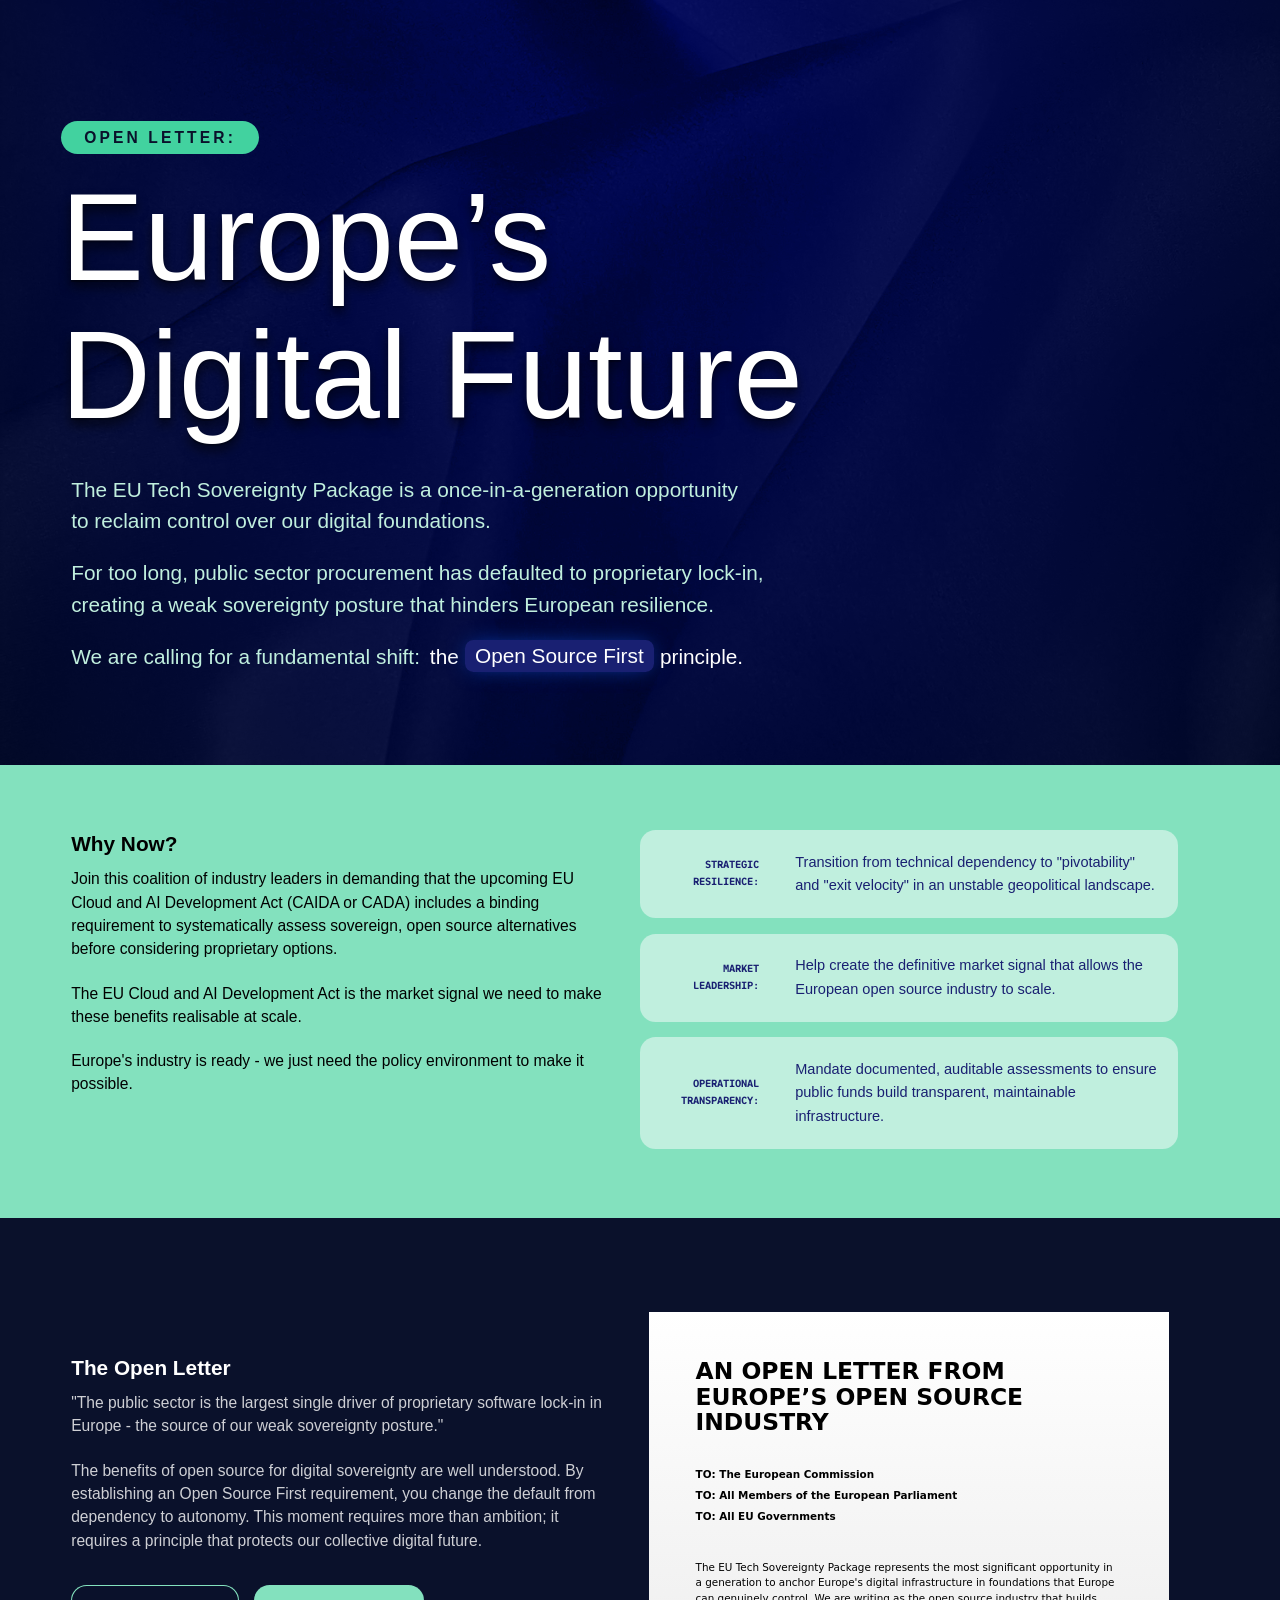
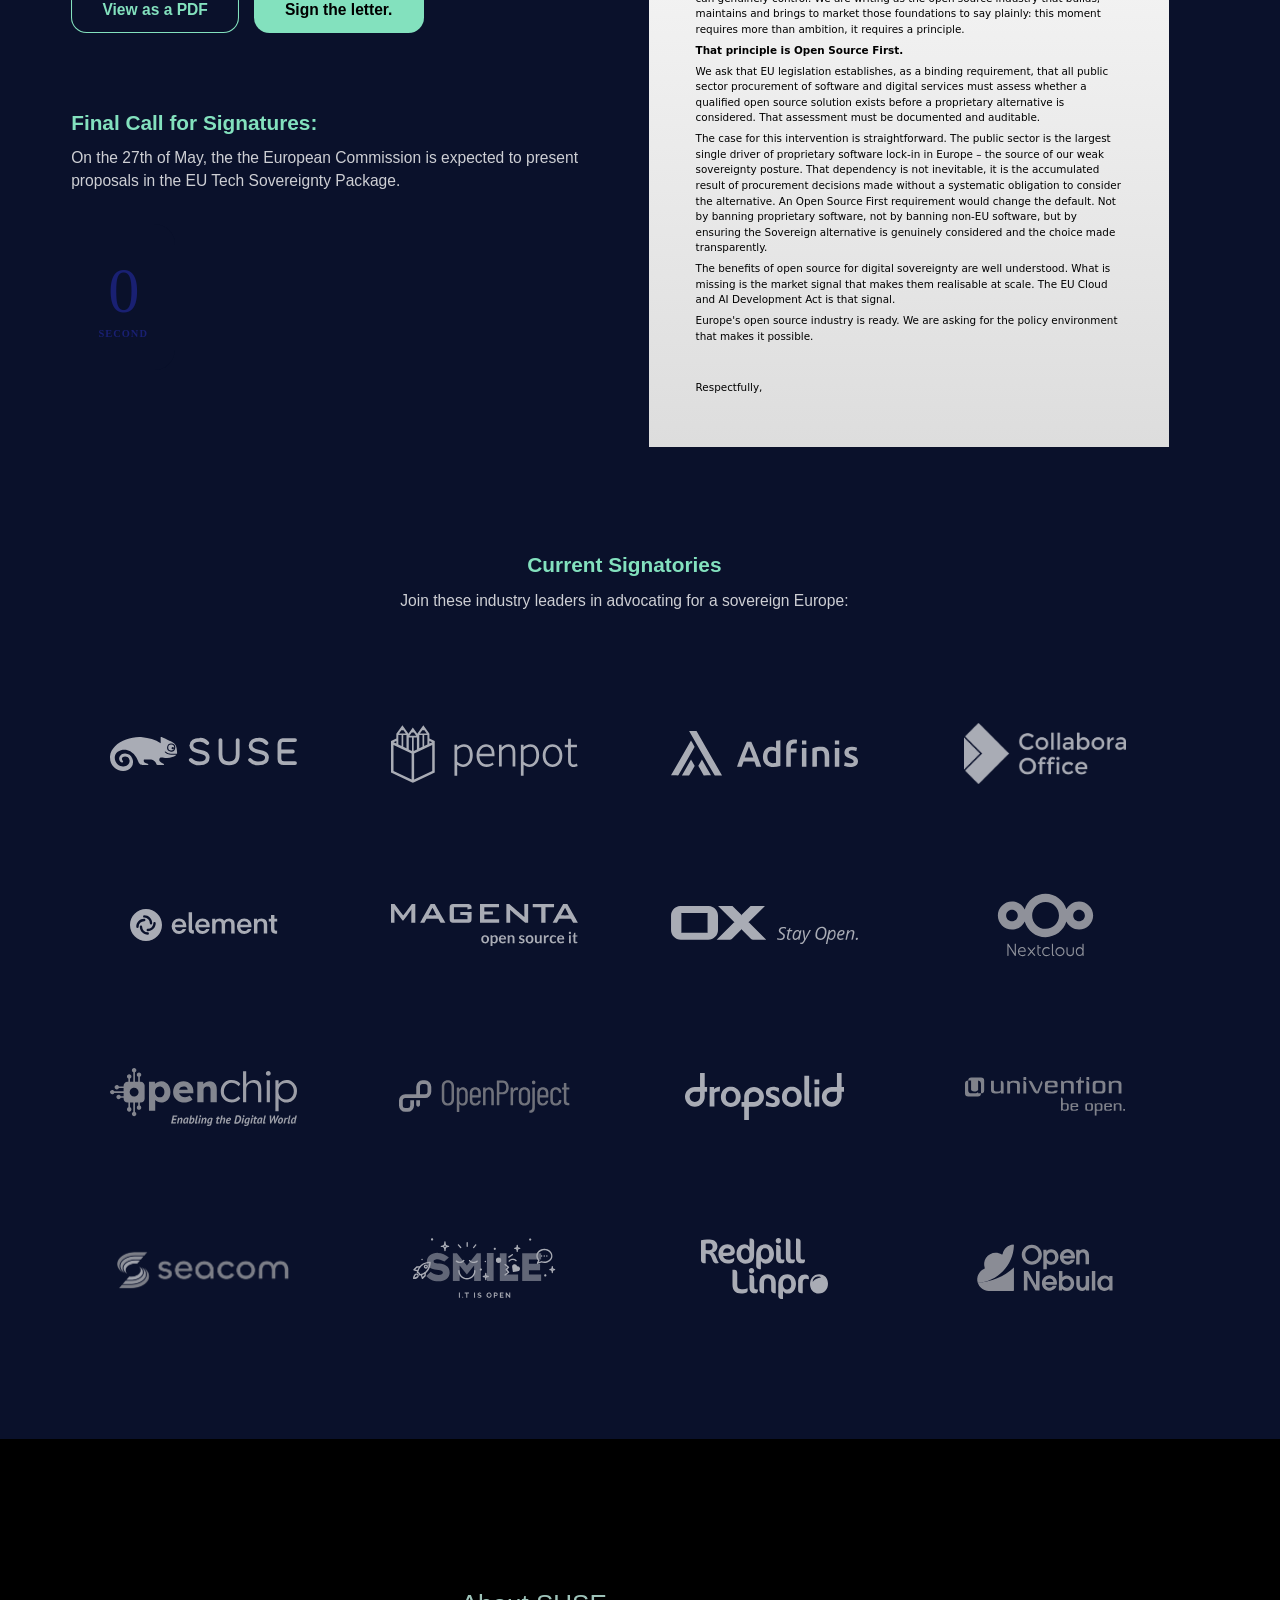
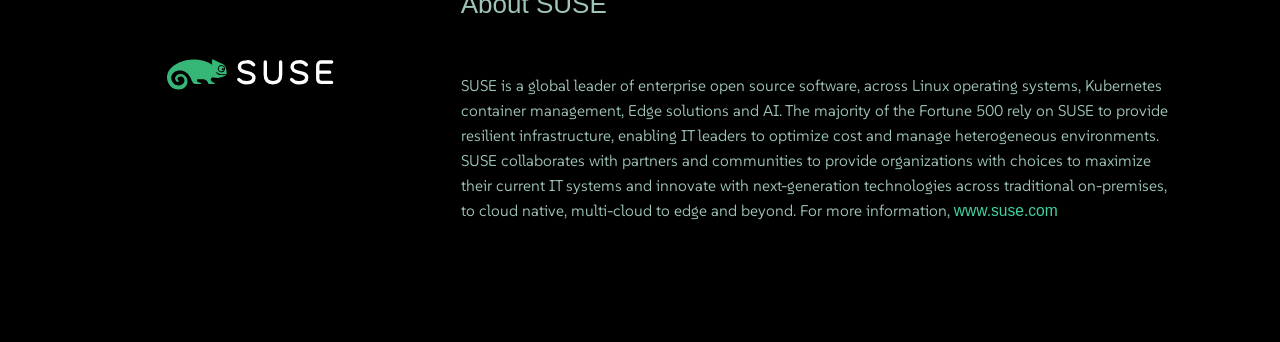
==== index.html @ d4b1c340 "penpot signed" ====
<!DOCTYPE html>
<html lang="en">
<head>
  <meta charset="utf-8">
  <meta name="viewport" content="width=device-width, initial-scale=1">
  <title>Open Letter - Europe’s Digital Future</title>
  <link rel="author" href="humans.txt" />
 
  <!-- Font preloads — must come before stylesheets so the browser fetches fonts immediately -->
  <link rel="preload" href="fonts/SUSE[wght].ttf" as="font" type="font/ttf" crossorigin>
  <link rel="preload" href="fonts/SUSE-Italic[wght].ttf" as="font" type="font/ttf" crossorigin>
  <link rel="preload" href="fonts/SUSEMono[wght].ttf" as="font" type="font/ttf" crossorigin>

  <!-- suse.com header CSS 'pre-tree-shaken' for content -->
  <link href="main.css" rel="stylesheet">  <link href="index.css" rel="stylesheet">
  <link rel="stylesheet" href="js/simplyCountdown.dark.css">
  <script src="js/simplyCountdown.min.js" defer></script>


  <meta name="theme-color" content="#279963" />
  <meta name="theme-color" content="#279963" media="(prefers-color-scheme: light)">
  <meta name="theme-color" content="#279963" media="(prefers-color-scheme: dark)">

  <meta property="og:title" content="Open Letter - Europe’s Digital Future" />
  <meta property="og:image" content="https://www.suse.com/eu-tech-sovereignty-letter/img/og-image.jpg" />
  <meta property="og:image:alt" content="Open Letter - Europe’s Digital Future" />
  <meta property="og:image:type" content="image/jpeg" />
  <meta property="og:image:width" content="1080" />
  <meta property="og:image:height" content="810" />
  <meta property="og:url" content="https://www.suse.com/eu-tech-sovereignty-letter" />
  <meta property="og:type" content="article" />
  <meta property="og:description" content="Open Letter - Europe’s Digital Future" />
  <meta property="og:logo" content="SUSE" />
  <meta name="description" content="Open letter from open source soiftware industry to the European Commission, members of European Government, and EU Parliament." />
  <link rel="canonical" href="https://www.suse.com/eu-tech-sovereignty-letter" />
  <script type="application/ld+json">
  {
    "@context": "https://schema.org",
    "@type": "Report",
    "name": "Open Letter - Anchoring Europe’s Digital Future",
    "description": "Open Letter - Anchoring Europe’s Digital Future",
    "publisher": {
      "@type": "Organization",
      "name": "Open Letter to ",
      "url": "https://www.suse.com/"
    },
    "datePublished": "2026-05-14",
    "about": [
      { "@type": "Thing", "name": "Digital Sovereignty" },
      { "@type": "Thing", "name": "EU Policy" },
      { "@type": "Thing", "name": "Open Source Legislation" },
      { "@type": "Thing", "name": "European Comission" }
    ],
    "audience": {
      "@type": "Audience",
      "audienceType": "European"
    }
  }
  </script>
<link rel="icon" type="image/png" href="/navigating-digital-resilience-2026/favicon-96x96.png" sizes="96x96" />
<link rel="icon" type="image/svg+xml" href="/navigating-digital-resilience-2026/favicon.svg" />
<link rel="shortcut icon" href="/navigating-digital-resilience-2026/favicon.ico" />
<link rel="apple-touch-icon" sizes="180x180" href="/navigating-digital-resilience-2026/apple-touch-icon.png" />
<meta name="apple-mobile-web-app-title" content="suse" />
 
  <!-- Google Tag Manager 
  <script type="text/javascript">
    (function (w, d, s, l, i) {
      w[l] = w[l] || [];
      w[l].push({
        'gtm.start':
                new Date().getTime(), event: 'gtm.js'
      });
      var f = d.getElementsByTagName(s)[0],
              j = d.createElement(s), dl = l != 'dataLayer' ? '&l=' + l : '';
      j.async = true;
      j.src =
              'https://www.googletagmanager.com/gtm.js?id=' + i + dl;
      f.parentNode.insertBefore(j, f);
    })(window, document, 'script', 'dataLayer', 'GTM-D64V');
  </script>
   End Google Tag Manager -->

  <!-- OneTrust -->
  <script src="https://cdn.cookielaw.org/scripttemplates/otSDKStub.js" type="text/javascript" charset="UTF-8" data-domain-script="91a6ec73-a3cb-4b22-bd3f-e5a060e77d29"></script>
  <script type="text/javascript">
    function OptanonWrapper() {
      try {
        if (window?.handleOptanonGroups) {
          window.handleOptanonGroups();
        }
      } catch (e) {
        console.error('Error in OptanonWrapper:', e);
      }
    }
  </script>
  <!-- End OneTrust -->
</head>

<body>








<article class="content-layer">
 <div class="navy-cloth">
<section class="hero container" id="start">
<h1 style="font-weight: 100;  color:white">
<small><a href="#open-letter">Open Letter:</a></small><br>Europe’s<br>Digital Future</h1>

 <div class="text-content"> 
<p>The EU Tech Sovereignty Package is a once-in-a-generation opportunity<br>to reclaim control over our digital foundations. </p>
<p>For too long, public sector procurement has defaulted to proprietary lock-in,<br>creating a weak sovereignty posture that hinders European resilience. </p>
<p>We are calling for a fundamental shift: <span class="emphasis">the <b>Open Source First</b> principle.</span></p>

 </div>
</section>
</div>




 

<div class="why-now">
<section class="container content-layout">
  <div class="text-content">
    <h3>Why Now?</h3>
<p>Join this coalition of industry leaders in demanding that the upcoming EU Cloud and AI Development Act (CAIDA or CADA) includes a binding requirement to systematically assess sovereign, open source alternatives before considering proprietary options.</p>
<p>The <b>EU Cloud and AI Development Act</b> is the market signal we need to make these benefits realisable at scale. </p><p>Europe's industry is ready - we just need the policy environment to make it possible.</p>
  </div>
  <div class="image-content">

<dl>
  <dt>Strategic Resilience:</dt> <dd>Transition from technical dependency to "pivotability" and "exit velocity" in an unstable geopolitical landscape.</dd>
  <dt>Market Leadership: </dt> <dd>Help create the definitive market signal that allows the European open source industry to scale.</dd>
  <dt>Operational Transparency:</dt> <dd>Mandate documented, auditable assessments to ensure public funds build transparent, maintainable infrastructure.</dd>
</dl>
</div>


</section>
</div>

<div class="navy-cloth" style="padding-top: 6rem"  id="open-letter">
<div class="open-letter">
<section class="container content-layout">
  <div class="text-content" > 
<h3>The Open Letter</h3>
<p>"The public sector is the largest single driver of proprietary software lock-in in Europe - the source of our weak sovereignty posture."

</p>

<p>The benefits of open source for digital sovereignty are well understood. By establishing an Open Source First requirement, you change the default from dependency to autonomy. This moment requires more than ambition; it requires a principle that protects our collective digital future.</p>


<br>
<p><a class="bigcta secondary" href="open-letter-signed.pdf" target="_blank" >View as a PDF</a> 
<a class="bigcta" href="mailto:astor@suse.com?subject=Sign%20Open%20Letter%20TechSov&body=Hi %20Astor,%20We%20would%20like%20to%20sign%20the%20open%20letter." >Sign the letter.</a>
</p><br>
<h3 style="color:var(--color-jungle-6)">Final Call for Signatures:</h3>
<p>On the 27th of May,  the the European Commission is expected to present proposals in the EU Tech Sovereignty Package. </p>
<div id="countdown" class="simply-countdown-dark"></div>
</div>

<div class="letter">

<h1>AN OPEN LETTER FROM EUROPE’S
OPEN SOURCE INDUSTRY</h1>
<p class="addressing">TO: The European Commission</p>
<p class="addressing">TO: All Members of the European Parliament</p>
<p class="addressing">TO: All EU Governments</p>
<br>
<p>The EU Tech Sovereignty Package represents the most significant opportunity in a generation
to anchor Europe's digital infrastructure in foundations that Europe can genuinely control. We
are writing as the open source industry that builds, maintains and brings to market those
foundations to say plainly: this moment requires more than ambition, it requires a principle.</p>
<p><b>That principle is Open Source First.</b></p>
<p>We ask that EU legislation establishes, as a binding requirement, that all public sector
procurement of software and digital services must assess whether a qualified open source
solution exists before a proprietary alternative is considered. That assessment must be
documented and auditable.</p>
<p>The case for this intervention is straightforward. The public sector is the largest single driver of
proprietary software lock-in in Europe – the source of our weak sovereignty posture. That
dependency is not inevitable, it is the accumulated result of procurement decisions made
without a systematic obligation to consider the alternative. An Open Source First requirement
would change the default. Not by banning proprietary software, not by banning non-EU
software, but by ensuring the Sovereign alternative is genuinely considered and the choice
made transparently.</p>
<p>The benefits of open source for digital sovereignty are well understood. What is missing is the
market signal that makes them realisable at scale. The EU Cloud and AI Development Act is
that signal.</p>
<p>Europe's open source industry is ready. We are asking for the policy environment that makes it
possible.</p><br>
<p>Respectfully,</p>

</div>



 





</section>
</div>





  <section class=" container center">
<h3 style="color:var(--color-jungle-6)">  Current Signatories</h3>
<p>Join these industry leaders in advocating for a sovereign Europe:</p>
</section>
<section class="container signatories ">
 <div class="signatory"> <a href="https://www.suse.com/" target="_blank"><img src="img/signatories/signed-suse.svg" /><b>SUSE</b></a></div>
 <div class="signatory"> <a href="https://www.penpot.app" target="_blank"><img src="img/signatories/signed-penpot.svg" /><b>Penpot</b></a></div>
 <div class="signatory"> <a href="https://www.adfinis.com/" target="_blank"><img src="img/signatories/signed-adfinis.svg" /><b>Adfinis</b></a></div>
 <div class="signatory"> <a href="https://www.collaboraonline.com/collabora-office/" target="_blank"><img src="img/signatories/signed-collabora.png" /><b>Collabora Office</b></a></div>
 <div class="signatory"> <a href="https://element.io" target="_blank"><img src="img/signatories/signed-element.svg" /><b>Element</b></a></div>
 <div class="signatory"> <a href="https://www.magenta.dk/ target="_blank"><img src="img/signatories/signed-magenta.svg" /><b>Magenta IT</b></a></div>
 <div class="signatory"> <a href="https://www.adfinis.com/" target="_blank"><img src="img/signatories/signed-open-exchange.svg" /><b>Open Exchange</b></a></div>
 <div class="signatory"> <a href="https://www.nextcloud.com/" target="_blank"><img style="max-height:5em" src="img/signatories/signed-nextcloud.svg" /><b>Nextcloud</b></a></div>
 <div class="signatory"> <a href="https://www.openchip.com/" target="_blank"><img src="img/signatories/signed-openchip.svg" /><b>Openchip</b></a></div>
 <div class="signatory"> <a href="https://www.openproject.org" target="_blank"><img src="img/signatories/signed-openproject.svg" /><b>Open Project</b></a></div>
 <div class="signatory"> <a href="https://dropsolid.com" target="_blank"><img style="max-height:3em"  src="img/signatories/signed-dropsolid.svg" /><b>Drop Solid</b></a></div>
 <div class="signatory"> <a href="https://www.univention.com/" target="_blank"><img src="img/signatories/signed-univention.svg" /><b>Univention</b></a></div>
 <div class="signatory"> <a href="https://seacom.it/" target="_blank"><img src="img/signatories/signed-seacom.png" /><b>Seacom</b></a></div>
 <div class="signatory"> <a href="https://smile.eu/" target="_blank"><img src="img/signatories/signed-smike-it.svg" /><b>Smile IT</b></a></div>
 <div class="signatory"> <a href="https://www.redpill-linpro.com/" target="_blank"><img src="img/signatories/signed-redpill-linpro.svg" /><b>Redpill Linpro</b></a></div>
 <div class="signatory"> <a href="https://opennebula.io/" target="_blank"><img  style="max-height:3.2em" src="img/signatories/signed-opennebula.svg" /><b>OpenNebula</b></a></div>


 
</section>

</div>
<script>
  document.addEventListener('DOMContentLoaded', function () {
    simplyCountdown('#countdown', {
      year: 2026,
      month: 5,
      day: 27,
      removeZeroUnits: true,
      enableUtc: true,
    });
  });
</script>
 


 









</article>





<footer>





<section class="container" style="margin-top:0;  min-height:0">  
<div class="content-layout reverse right">
<div class="image-content midd">
 <svg xmlns="http://www.w3.org/2000/svg" viewBox="0 0 160.8 29.1" style="min-height: 3em;display:block; max-width: 16rem; margin-bottom:2em;"><path fill="none" stroke="#fff" stroke-linecap="round" stroke-width="3.27" d="M145.8 12.4h11.4m1.9 9.9h-9.6c-1.9 0-3.8-.5-3.8-3.5V6.2c0-2.2 1.3-3.6 2.8-3.6h10.6M83.6 5.1A8 8 0 0 0 77 2.4c-4.3 0-7 2-7 4.8-.1 4.2 4.5 4.9 7 5.4 3.1.7 7 1.2 7 5 0 3.6-3 5-7 5-4.6 0-6.6-2-7.5-3m65-14.5a8 8 0 0 0-6.8-2.8c-4 0-6.8 2-6.8 5 0 4 4.6 4.8 6.9 5.3 3.3.7 7.2 1.2 7.2 5 0 3.6-3.1 5-7.3 5a9 9 0 0 1-7.2-3m-10.7-17V15c0 6-3.2 7.6-7.4 7.6-3.7 0-7.4-1.6-7.4-7.6V2.6" pathLength="1"/><path fill="#36b778" d="M54.62 8.83a.92.92 0 0 0-1.327 0 .94.94 0 0 0 .147 1.448.94.94 0 0 0 1.033 0 .943.943 0 0 0 .147-1.448m-2.011 2.755a2.565 2.565 0 1 1 0-5.13 2.565 2.565 0 0 1 0 5.13m-.779.815a3.471 3.471 0 1 1 1.58-6.76 3.471 3.471 0 0 1-1.58 6.76M39.78 22.92c.09.28.21.65.49.8l.05.02c.5.2 1.82.16 1.82.16h2.42c.21 0 2.03 0 1.98-.2-.22-.98-1.34-1.15-2.2-1.66-.79-.47-1.53-1-1.87-1.92-.18-.47-.08-1.57.23-1.96.22-.3.55-.48.9-.56.39-.08.8-.01 1.18.03.49.05.96.14 1.44.2.93.12 1.86.16 2.8.14a15.3 15.3 0 0 0 4.54-.79c1.02-.34 2.02-.8 2.89-1.45.98-.73.72-.66-.27-.56-1.2.12-2.4.14-3.6.07a7.9 7.9 0 0 1-3.24-.71 8 8 0 0 1-2.12-1.47.44.44 0 0 1 .02-.55c.17-.18.53-.08.64.02a7.8 7.8 0 0 0 4.45 1.76c1.55.08 2.84.01 4.35 0 .24 0 .89.06 1.01-.19a.5.5 0 0 0 .03-.24c-.13-3.68-.4-7.84-4.26-9.6-2.88-1.32-7.2-3.35-9.01-4.2a.65.65 0 0 0-.92.59c0 1.23.06 3 .06 4.6C39.08 2.04 33 .7 27.94.18 19.37-.6 10.14 2.5 4.35 7.82 2 10.04.15 13.2.02 16.41c-.18 4.54 1.09 6.97 3.43 9.48 3.72 4 11.74 4.57 14.99-.18a7.75 7.75 0 0 0 .72-7.4 7.12 7.12 0 0 0-6.09-4.15c-2-.07-4.14.95-4.9 2.8a4.04 4.04 0 0 0 .8 4.27c.42.43.99.79 1.6.65a.9.9 0 0 0 .72-.72c.08-.55-.4-.9-.68-1.31a2.02 2.02 0 0 1 .24-2.53c.55-.54 1.38-.7 2.15-.7.73 0 1.47.14 2.09.5a3.7 3.7 0 0 1 1.66 2.46c.6 2.98-1.82 5.4-5.1 5.59-1.69.1-3.4-.34-4.71-1.4-3.32-2.67-4.14-8.13-.34-11.05 3.6-2.77 8.16-2.05 10.84-.62a13.1 13.1 0 0 1 4.96 5.12c1.33 1.98 1.8 4.75 3.43 6.18.61.52 1.37.5 2.17.5h4.59c.62 0 .47-.42.2-.7-.6-.61-1.48-.75-2.3-.97-1.84-.51-1.65-2.96-1.14-2.96 1.65 0 1.7.05 3.15.03 2.09-.03 2.72-.15 4.36.45a5.43 5.43 0 0 1 2.26 1.96c.28.41.52.81.66 1.2z"/></svg>
</div>

<div class="text-content">
<h3>About SUSE</h3>
<p>SUSE is a global leader of enterprise open source software, across Linux operating systems, Kubernetes container management, Edge solutions and AI. The majority of the Fortune 500 rely on SUSE to provide resilient infrastructure, enabling IT leaders to optimize cost and manage heterogeneous environments. SUSE collaborates with partners and communities to provide organizations with choices to maximize their current IT systems and innovate with next-generation technologies across traditional on-premises, to cloud native, multi-cloud to edge and beyond. For more information, <a href="https://suse.com" target="_blank">www.suse.com</a></p>
</div>
</div>
</section>
</footer>
 
</body>
</html>
---- main.css ----
@charset "UTF-8";/*!
* Bootstrap  v5.3.5 (https://getbootstrap.com/)
* Copyright 2011-2025 The Bootstrap Authors
* Licensed under MIT (https://github.com/twbs/bootstrap/blob/main/LICENSE)
*/:root{--bs-blue:#0d6efd;--bs-indigo:#6610f2;--bs-purple:#6f42c1;--bs-pink:#d63384;--bs-red:#dc3545;--bs-orange:#fd7e14;--bs-yellow:#ffc107;--bs-green:#198754;--bs-teal:#20c997;--bs-cyan:#0dcaf0;--bs-black:#000;--bs-white:#fff;--bs-gray:#6c757d;--bs-gray-dark:#343a40;--bs-gray-100:#f8f9fa;--bs-gray-200:#e9ecef;--bs-gray-300:#dee2e6;--bs-gray-400:#ced4da;--bs-gray-500:#adb5bd;--bs-gray-600:#6c757d;--bs-gray-700:#495057;--bs-gray-800:#343a40;--bs-gray-900:#212529;--bs-primary:#0d6efd;--bs-secondary:#6c757d;--bs-success:#198754;--bs-info:#0dcaf0;--bs-warning:#ffc107;--bs-danger:#dc3545;--bs-light:#f8f9fa;--bs-dark:#212529;--bs-primary-rgb:13,110,253;--bs-secondary-rgb:108,117,125;--bs-success-rgb:25,135,84;--bs-info-rgb:13,202,240;--bs-warning-rgb:255,193,7;--bs-danger-rgb:220,53,69;--bs-light-rgb:248,249,250;--bs-dark-rgb:33,37,41;--bs-primary-text-emphasis:#052c65;--bs-secondary-text-emphasis:#2b2f32;--bs-success-text-emphasis:#0a3622;--bs-info-text-emphasis:#055160;--bs-warning-text-emphasis:#664d03;--bs-danger-text-emphasis:#58151c;--bs-light-text-emphasis:#495057;--bs-dark-text-emphasis:#495057;--bs-primary-bg-subtle:#cfe2ff;--bs-secondary-bg-subtle:#e2e3e5;--bs-success-bg-subtle:#d1e7dd;--bs-info-bg-subtle:#cff4fc;--bs-warning-bg-subtle:#fff3cd;--bs-danger-bg-subtle:#f8d7da;--bs-light-bg-subtle:#fcfcfd;--bs-dark-bg-subtle:#ced4da;--bs-primary-border-subtle:#9ec5fe;--bs-secondary-border-subtle:#c4c8cb;--bs-success-border-subtle:#a3cfbb;--bs-info-border-subtle:#9eeaf9;--bs-warning-border-subtle:#ffe69c;--bs-danger-border-subtle:#f1aeb5;--bs-light-border-subtle:#e9ecef;--bs-dark-border-subtle:#adb5bd;--bs-white-rgb:255,255,255;--bs-black-rgb:0,0,0;--bs-font-sans-serif:system-ui,-apple-system,"Segoe UI",Roboto,"Helvetica Neue","Noto Sans","Liberation Sans",Arial,sans-serif,"Apple Color Emoji","Segoe UI Emoji","Segoe UI Symbol","Noto Color Emoji";--bs-font-monospace:SFMono-Regular,Menlo,Monaco,Consolas,"Liberation Mono","Courier New",monospace;--bs-gradient:linear-gradient(180deg,hsla(0,0%,100%,.15),hsla(0,0%,100%,0));--bs-body-font-family:var(--bs-font-sans-serif);--bs-body-font-size:1rem;--bs-body-font-weight:400;--bs-body-line-height:1.5;--bs-body-color:#212529;--bs-body-color-rgb:33,37,41;--bs-body-bg:#fff;--bs-body-bg-rgb:255,255,255;--bs-emphasis-color:#000;--bs-emphasis-color-rgb:0,0,0;--bs-secondary-color:rgba(33,37,41,.75);--bs-secondary-color-rgb:33,37,41;--bs-secondary-bg:#e9ecef;--bs-secondary-bg-rgb:233,236,239;--bs-tertiary-color:rgba(33,37,41,.5);--bs-tertiary-color-rgb:33,37,41;--bs-tertiary-bg:#f8f9fa;--bs-tertiary-bg-rgb:248,249,250;--bs-heading-color:inherit;--bs-link-color:#0d6efd;--bs-link-color-rgb:13,110,253;--bs-link-decoration:underline;--bs-link-hover-color:#0a58ca;--bs-link-hover-color-rgb:10,88,202;--bs-code-color:#d63384;--bs-highlight-color:#212529;--bs-highlight-bg:#fff3cd;--bs-border-width:1px;--bs-border-style:solid;--bs-border-color:#dee2e6;--bs-border-color-translucent:rgba(0,0,0,.175);--bs-border-radius:.375rem;--bs-border-radius-sm:.25rem;--bs-border-radius-lg:.5rem;--bs-border-radius-xl:1rem;--bs-border-radius-xxl:2rem;--bs-border-radius-2xl:var(--bs-border-radius-xxl);--bs-border-radius-pill:50rem;--bs-box-shadow:0 .5rem 1rem rgba(0,0,0,.15);--bs-box-shadow-sm:0 .125rem .25rem rgba(0,0,0,.075);--bs-box-shadow-lg:0 1rem 3rem rgba(0,0,0,.175);--bs-box-shadow-inset:inset 0 1px 2px rgba(0,0,0,.075);--bs-focus-ring-width:.25rem;--bs-focus-ring-opacity:.25;--bs-focus-ring-color:rgba(13,110,253,.25);--bs-form-valid-color:#198754;--bs-form-valid-border-color:#198754;--bs-form-invalid-color:#dc3545;--bs-form-invalid-border-color:#dc3545}@media (prefers-reduced-motion:no-preference){:root{scroll-behavior:smooth}}body{background-color:var(--bs-body-bg);color:var(--bs-body-color);font-family:var(--bs-body-font-family);font-size:var(--bs-body-font-size);font-weight:var(--bs-body-font-weight);line-height:var(--bs-body-line-height);text-align:var(--bs-body-text-align);-webkit-text-size-adjust:100%;-webkit-tap-highlight-color:rgba(0,0,0,0)}.h1,.h3,h1,h3{color:var(--bs-heading-color);font-weight:500;line-height:1.2;margin-bottom:.5rem;margin-top:0}.h1,h1{font-size:calc(1.375rem + 1.5vw)}@media (min-width:1200px){.h1,h1{font-size:2.5rem}}.h3,h3{font-size:calc(1.3rem + .6vw)}@media (min-width:1200px){.h3,h3{font-size:1.75rem}}p{margin-bottom:1rem;margin-top:0}dl{margin-bottom:1rem;margin-top:0}dt{font-weight:700}dd{margin-bottom:.5rem;margin-left:0}b{font-weight:bolder}.small,small{font-size:.875em}a{color:rgba(var(--bs-link-color-rgb),var(--bs-link-opacity,1));text-decoration:underline}a:hover{--bs-link-color-rgb:var(--bs-link-hover-color-rgb)}a:not([href]):not([class]),a:not([href]):not([class]):hover{color:inherit;text-decoration:none}img,svg{vertical-align:middle}::-moz-focus-inner{border-style:none;padding:0}::-webkit-datetime-edit-day-field,::-webkit-datetime-edit-fields-wrapper,::-webkit-datetime-edit-hour-field,::-webkit-datetime-edit-minute,::-webkit-datetime-edit-month-field,::-webkit-datetime-edit-text,::-webkit-datetime-edit-year-field{padding:0}::-webkit-inner-spin-button{height:auto}::-webkit-search-decoration{-webkit-appearance:none}::-webkit-color-swatch-wrapper{padding:0}::file-selector-button{-webkit-appearance:button;font:inherit}iframe{border:0}[hidden]{display:none!important}.container{--bs-gutter-x:1.5rem;--bs-gutter-y:0;margin-left:auto;margin-right:auto;padding-left:calc(var(--bs-gutter-x)*.5);padding-right:calc(var(--bs-gutter-x)*.5);width:100%}@media (min-width:576px){.container{max-width:540px}}@media (min-width:768px){.container{max-width:720px}}@media (min-width:992px){.container{max-width:960px}}@media (min-width:1200px){.container{max-width:1140px}}@media (min-width:1400px){.container{max-width:1320px}}@keyframes progress-bar-stripes{0%{background-position-x:var(--bs-progress-height)}}:root{--bs-carousel-indicator-active-bg:#fff;--bs-carousel-caption-color:#fff;--bs-carousel-control-icon-filter: }@keyframes spinner-border{to{transform:rotate(1turn)}}@keyframes spinner-grow{0%{transform:scale(0)}50%{opacity:1;transform:none}}@keyframes placeholder-glow{50%{opacity:.2}}@keyframes placeholder-wave{to{-webkit-mask-position:-200% 0;mask-position:-200% 0}}:root{--bs-breakpoint-xs:0;--bs-breakpoint-sm:576px;--bs-breakpoint-md:768px;--bs-breakpoint-lg:992px;--bs-breakpoint-xl:1200px;--bs-breakpoint-xxl:1400px}:root{--bs-btn-close-filter: }@font-face{font-family:Suse;font-style:normal;font-weight:100;src:url(../fonts/suse/SUSE-Thin.woff2)}@font-face{font-family:Suse;font-style:normal;font-weight:200;src:url(../fonts/suse/SUSE-ExtraLight.woff2)}@font-face{font-family:Suse;font-style:normal;font-weight:300;src:url(../fonts/suse/SUSE-Light.woff2)}@font-face{font-family:Suse;font-style:normal;font-weight:400;src:url(../fonts/suse/SUSE-Regular.woff2)}@font-face{font-family:Suse;font-style:normal;font-weight:500;src:url(../fonts/suse/SUSE-Medium.woff2)}@font-face{font-family:Suse;font-style:normal;font-weight:600;src:url(../fonts/suse/SUSE-SemiBold.woff2)}@font-face{font-family:Suse;font-style:normal;font-weight:700;src:url(../fonts/suse/SUSE-Bold.woff2)}@font-face{font-family:Suse;font-style:normal;font-weight:800;src:url(../fonts/suse/SUSE-ExtraBold.woff2)}.footer{padding:40px 15px 25px}@media (max-width:576px){.footer{padding:26px 4% 25px}}.footer a{color:#fff;font-weight:700;padding-right:15px}.footer a:hover{text-decoration:underline}.header{height:134px;padding-top:1rem;position:relative;width:100%}@media (max-width:767px){.header{height:60px;padding-top:0}}.icon{display:inline-block;height:22px;margin-right:1px;vertical-align:middle;width:21px}.title{font-size:2.4rem;font-weight:500;line-height:1.3;overflow-wrap:break-word;padding-bottom:2rem;word-break:break-word}@media print{.header,body{visibility:hidden}}.hidden{display:none}*,:after,:before{box-sizing:border-box;margin:0;padding:0}html{font-size:65%;scroll-behavior:smooth}@media only screen and (max-width:75em){html{font-size:62.5%}}@media only screen and (max-width:56.25em){html{font-size:50%}}:root,body,dl{margin:0}body{color:#000;font-family:Suse,Verdana,sans-serif;font-size:1.6rem;font-weight:400;line-height:140%;min-height:100vh;padding:0;position:relative}body a{color:#000;font-weight:600;text-decoration:none}body h1,body h3{font-weight:unset}main{padding-bottom:339px}@media (min-width:768px){main{padding-bottom:247px}}::-moz-selection{background-color:#02d35f;color:#fff}::selection{background-color:#02d35f;color:#fff}::-webkit-selection{background-color:#02d35f;color:#fff}@keyframes spin{0%{transform:rotate(0)}to{transform:rotate(1turn)}}
---- index.css ----
:root {

     /* Existing colors */
     --bg-base: #0c322c;
     /* Original background */
     --primary-color: #30ba78;
     --text-main: #ffffff;
     --text-muted: #9ec3b9;
     --chart-color-2: #1e754b;
     --chart-color-3: #4ff7a3;
     --chart-color-4: #279963;
     /* New 3D background gradient colors */
     --bg-grad-1: #071f1b;
     --bg-grad-2: #014a40;
     --bg-grad-3: #05211b;
     --attn: var(--color-persimmon-5);


     --bg-2: #ffd3bd33;


     --color-white: rgb(255, 255, 255);
     --color-black: rgb(0, 0, 0);

     --color-pine: rgb(12, 50, 44);
     --color-jungle: rgb(48, 186, 120);
     --color-mint: rgb(144, 235, 205);
     --color-persimmon: rgb(254, 124, 63);
     --color-midnight: rgb(25, 32, 114);
     --color-waterhole: rgb(36, 83, 255);
     --color-fog: rgb(239, 239, 239);

     --color-jungle-1: var(--color-pine);
     --color-jungle-2: rgb(2, 89, 55);
     --color-jungle-3: rgb(0, 134, 87);
     --color-jungle-4: var(--color-jungle);
     --color-jungle-5: rgb(66, 210, 159);
     --color-jungle-6: rgb(131, 225, 190);
     --color-jungle-7: rgb(192, 239, 222);
     --color-jungle-8: rgb(234, 250, 244);

     --color-pine-1: var(--color-pine);
     --color-pine-2: rgb(1, 86, 74);
     --color-pine-3: rgb(0, 136, 120);
     --color-pine-4: rgb(0, 189, 167);
     --color-pine-5: rgb(56, 213, 180);
     --color-pine-6: var(--color-mint);
     --color-pine-7: rgb(191, 241, 234);
     --color-pine-8: rgb(234, 250, 248);

     --color-persimmon-1: rgb(71, 25, 13);
     --color-persimmon-2: rgb(142, 40, 16);
     --color-persimmon-3: rgb(189, 51, 20);
     --color-persimmon-4: rgb(255, 90, 43);
     --color-persimmon-5: rgb(254, 124, 63);
     --color-persimmon-6: rgb(255, 177, 132);
     --color-persimmon-7: rgb(255, 211, 189);
     --color-persimmon-8: rgb(255, 239, 233);

     --color-blue-1: rgb(10, 17, 43);
     --color-blue-2: rgb(25, 32, 114);
     --color-blue-3: rgb(11, 65, 183);
     --color-blue-4: rgb(36, 83, 255);
     --color-blue-5: rgb(60, 142, 239);
     --color-blue-6: rgb(129, 174, 252);
     --color-blue-7: rgb(200, 218, 252);
     --color-blue-8: rgb(230, 237, 254);

     --color-fog-1: rgb(29, 29, 29);
     --color-fog-2: rgb(62, 62, 62);
     --color-fog-3: rgb(82, 82, 82);
     --color-fog-4: rgb(111, 111, 111);
     --color-fog-5: rgb(153, 153, 153);
     --color-fog-6: rgb(186, 186, 186);
     --color-fog-7: rgb(220, 219, 220);
     --color-fog-8: rgb(239, 239, 239);

     --color-spectrum-1: rgb(0, 189, 167);
     --color-spectrum-2: rgb(161, 239, 139);
     --color-spectrum-3: rgb(125, 198, 226);
     --color-spectrum-4: rgb(232, 193, 247);
     --color-spectrum-5: rgb(93, 79, 153);
     --color-spectrum-6: rgb(249, 202, 191);
     --color-spectrum-7: rgb(252, 178, 68);
     --color-spectrum-8: rgb(189, 51, 20);

     /*helper variables*/
     --color-teal: var(--color-spectrum-1);
     --color-lime: var(--color-spectrum-2);
     --color-sky: var(--color-spectrum-3);
     --color-lilac: var(--color-spectrum-4);
     --color-amethyst: var(--color-spectrum-5);
     --color-peach: var(--color-spectrum-6);
     --color-marigold: var(--color-spectrum-7);
     --color-rust: var(--color-spectrum-8);
   }

   :root {
     background-color: rgb(12, 50, 44);
   }

   ::selection {
     background-color: white;
     color: black;
     text-shadow: none;
   }


   @font-face {
     font-family: 'SUSE';
     src: url('fonts/SUSE[wght].ttf') format('truetype');
     font-weight: 100 900;
     font-style: normal;
     font-display: swap;
   }

   @font-face {
     font-family: 'SUSE';
     src: url('fonts/SUSE-Italic[wght].ttf') format('truetype');
     font-weight: 100 900;
     font-style: italic;
     font-display: swap;
   }

   @font-face {
     font-family: 'SUSE Mono';
     src: url('fonts/SUSEMono[wght].ttf') format('truetype');
     font-weight: 100 800;
     font-style: normal;
     font-display: swap;
   }

   @font-face {
     font-family: 'SUSE Mono';
     src: url('fonts/SUSEMono-Italic[wght].ttf') format('truetype');
     font-weight: 100 800;
     font-style: italic;
     font-display: swap;
   }


   *,
   *:before,
   *:after {
     margin: 0;
     padding: 0;
     box-sizing: border-box;

   }





   body {
     background-color: #071f1b;
   }

   html,
   body {

     background-color: var(--color-blue-1);
     font-family: "SUSE", sans-serif;
     color: var(--text-main);
     line-height: 1.6;
     overflow-x: hidden;
     overflow-y: auto !important;
     display: block !important;

     /* Fallback and base gradient */
     position: relative;

   }


   .navy-cloth {
     background-color: var(--color-blue-1);
     color: white;
     background: url(img/bg.jpg), radial-gradient(ellipse at top, var(--color-midnight) 0%, var(--color-blue-1) 100%);

     background-position: 50% 50%;
     background-size: cover;
     background-attachment: fixed;
     background-blend-mode: luminosity;
     padding-bottom: 4rem;
   }

   /* Container for content that must stay on top of the background */
   article {
     position: relative;
     z-index: 1;
     /* Content above the background canvas */

     /*clearing the SUSE nav*/
   }

   /* Canvas for Three.js background */

   section a {
     color: var(--color-persimmon-6)
   }

   /* Typography (unchanged from original) */
   h1 {
     font-size: 6em;
     font-weight: 800;
     line-height: 1.1;
     margin-bottom: 1.5em;
     color: var(--primary-color);
   }

   h3 {
     font-size: 2.5rem;

     margin-bottom: 1rem;
     line-height: 1.3em;

   }

   p {
     font-size: 1.5rem;
     font-weight: 350;
     margin-bottom: 2rem;
   }

   /* Layout (unchanged from original) */
   .container {
     max-width: 1200px;
     margin: 0 auto;
     padding: 3rem;
     padding-right: 6rem;
     position: relative;
   }

   section {
     font-size: 1.5rem;

     /*      min-height: 100vh;   */
     display: flex;
     align-items: center;
     justify-content: center;
     padding: 5rem 0;
     position: relative;

   }

   .hero {

     text-align: left;
     flex-direction: column;
     font-size: clamp(1.5rem, -1.25rem + 3vw, 2rem);
   }



   .hero p {

     font-weight: 300;

     font-size: clamp(1rem, -1.5rem + 8vw, 1em);
     color: var(--color-jungle-7);
   }


   .hero .emphasis {
     color: white;
     padding-left: .2em;
     text-align: right;
   }

   .hero .emphasis b {
    white-space: nowrap;
     font-weight: 400;
     background-color: var(--color-blue-2);
     color: #fff;
     padding: .2em .5em;
     border-radius: .4em;
     box-shadow: 0 0 1em -.5rem var(--color-blue-3);
   }
.hero a{color: currentcolor; text-decoration:none;}
   .hero small {

     font-size: 1.5rem;
     font-weight: 400;
     text-transform: uppercase;
     letter-spacing: .2em;
     background-color: var(--color-jungle-5);
     color: var(--color-blue-1);
     text-shadow: none;
     padding: .5em 1.5em;
     white-space: nowrap;
     border-radius: 2em;
     margin-top: 5rem;

   }

   .hero h1 {
     margin: 0;
     margin-left: -1rem;
     margin-bottom: 3rem;
     text-shadow: 0 .7rem 1rem #0009, 0 .2rem .1rem #0005;
   }

   /* Chart Sections (unchanged from original, but adds slight transparency to containers) */

   section.container {
     flex-direction: column;
     align-items: stretch;
     justify-content: start;
   }



   .content-layout {
     display: grid;
     grid-template-columns: 1fr 1fr;
     gap: 3rem;
     align-items: center;
     width: 100%;

     place-items: start;
   }


   .content-layout.reverse {
     grid-template-columns: 1fr 1fr;
   }

   .content-layout.reverse.right {
     grid-template-columns: 1fr 2fr;
   }

   .text-content {
     align-self: start
   }

   .content-layout.reverse .text-content {
     order: 2;
   }

   /*all copy fonts light*/
   article p {
     font-weight: 400;
     line-height: 1.5em;
     color: #fffc;
     font-size: clamp(1rem, -1.5rem + 8vw, 1.5rem);
   }




   article b {
     font-weight: 500
   }

   /* Responsive */



   @media (max-width: 900px) {



     .content-layout,
     .content-layout.reverse {
       grid-template-columns: 1fr !important;
       grid-column: span 1 !important;
     }

     .content-layout.reverse .text-content {
       order: 1;
     }

     footer {
       text-align: center
     }

     footer svg {
       margin: 0 auto;
     }

     h1 {
       font-size: 4em;
     }

     /*prominent headers on mobile*/




   }

   /* end mobile */





   article h3 {

     font-weight: 600;
     font-size: 2rem;
     margin-top: 2em;
   }

   .center {
     text-align: center;
   }

   svg * {
     transform-box: fill-box;
   }

   /*.quote-layout blockquote b:after{content:""; display:block}*/




   footer {
     color: var(--text-muted);
     background-color: black;
     padding: 4em 0;
   }

   footer .container {
     margin-bottom: 0
   }

   footer h3 {
     margin: 2em 0
   }

   @keyframes shimmer {
     0% {
       background-position: 1800% 0%
     }

     100% {
       background-position: -1800% 0%
     }
   }


   #audience h3 {
     font-family: "SUSE Mono";
     font-weight: 400;
     background-color: var(--bg-base);
     margin: 2em;
     padding: .2em 1em;
     border-radius: 2em;
     font-size: 1.3rem;
     display: inline-block;
     margin-bottom: 1em;
   }



   #audience {
     user-select: none;
   }





   footer a {
     font-weight: 400;
     color: var(--color-jungle-5)
   }

   @media (max-width: 900px) {
     footer p {
       text-align: left
     }



   }













   .signatories {
     display: grid;
     gap: 1em;
     grid-template-columns: 1fr 1fr 1fr 1fr;
     text-align: center;
   }

   @media (max-width:800px) {
     .signatories {
       grid-template-columns: 1fr 1fr !important;
     }
   }

   @media (max-width:500px) {
     .signatories {
       grid-template-columns: 1fr !important;
     }
   }

   .signatory a {
     display: grid;
     place-items: center;
     border-radius: 1.5rem;
     grid-template-columns: 1fr;
     grid-template-rows: 3fr 1fr;
     height: 10em;
     ;
     color: var(--color-jungle-6);
   }

   .signatory b {
     font-weight: 400;
     font-size: 1rem;
   }

   .signatory img {
     max-width: 12em;
     max-height: 3.9em;
     filter: saturate(0) contrast(.25) brightness(1.75);
     opacity: .65;
     vertical-align: middle;
   }

   .signatory a:hover img {
     opacity: 1
   }

  .signatory a:hover {
     background-color: var(--color-blue-1);
     mix-blend-mode:screen;
   }

   .signatory a:not(:hover, :focus) b {
     color: transparent
   }


   .why-now {
     color: #000;
     background-color: var(--color-jungle-6);
     padding: 2em 0;
   }

   .why-now p {
     color: black;
     font-size: clamp(1rem, -1.5rem + 8vw, 1.5rem);
   }

   .why-now h3 {
     color: currentcolor;
     margin-top: 0;
   }

   .midd {
     place-self: center;
   }


   .letter * {
     font-size: 1rem;
     color: currentcolor;
     margin: 0;
     padding: 0;
     font-family: system-ui, -apple-system, BlinkMacSystemFont, 'Segoe UI', Roboto, Oxygen, Ubuntu, Cantarell, 'Open Sans', 'Helvetica Neue', sans-serif
   }

   .letter {
transition: background .5s ease;
    padding: 3em;
    background-color: #d0d0d0;
    color: black;
    max-width: 50rem;
    margin: 0 auto;
   }

   .letter:hover {
     background-color: white;
   }

   .letter h1 {
     font-weight: 700;
     font-size: 1.5em;
     margin-bottom: 3rem;
   }

   .letter .addressing {
     font-weight: 700;
     margin: .5em 0
   }

   .letter p {
     margin: .5rem 0
   }

   .letter p b {
     font-weight: 700
   }

   @media (min-width: 900px) {
     .letter {
      
       background-image: linear-gradient(#fff, #ddd)
     }
   }


   dl {
     font-size: 1rem;
     gap: 1rem 0;
     border-radius: 1.5rem;
     display:grid;
     grid-template-columns: 1fr 3fr;;
   }

   dt,
   dd {
     background-color: var(--color-jungle-7);
     padding: 1rem;margin-bottom: .5rem;
   }

   dt {
     font-family: 'SUSE Mono';align-content: center;
     border-radius: 1.5rem 0 0 1.5rem;;
     padding: .5rem 1.5em;
     font-weight: 700;
     font-size: 1rem;
     background-color: var(--color-jungle-7); 
    
     display: inline-block;
     text-transform: uppercase;
     text-align: right;
    color: var(--color-blue-2);
   
   }

   dd {
    font-size: 1.4rem;
    border-radius: 0 1.5rem 1.5rem 0;
    min-height: 3rem;
    padding: 2rem; 
    color: var(--color-blue-2);
   }



   .bigcta {
     background-color: var(--color-jungle-6);
     color: black;
     padding: 1em 2em;
     border-radius: 1.5rem;
     margin-top: 1em;
     margin-bottom: 1em;
   }


   .bigcta.secondary {
     background-color: transparent;
     color: var(--color-jungle-6);
     box-shadow: inset 0 0 0 .1rem;
     margin-right: 1rem;
     padding: 1em 2em;
     border-radius: 1.5rem;
   }



   #onetrust-consent-sdk #onetrust-accept-btn-handler,
   #onetrust-banner-sdk #onetrust-reject-all-handler,
   #onetrust-banner-sdk #ot-dialog-confirm-handler {
     background-color: var(--color-jungle-6) !important;
     color: black !important;
     box-shadow: none;
     border: 0
   }



   #onetrust-consent-sdk #onetrust-pc-btn-handler,
   #onetrust-consent-sdk #onetrust-pc-btn-handler.cookie-setting-link,
   #onetrust-consent-sdk #ot-dialog-cancel-handler {
     color: #555 !important;
     border-color: currentcolor !important
   }

   #onetrust-banner-sdk .has-reject-all-button #onetrust-pc-btn-handler {
   
   }
---- js/simplyCountdown.dark.css ----
/**
* Project : simply-countdown
* File : simplyCountdown.theme.dark
* Author : Vincent Loy <vincent.loy1@gmail.com>
* Theme : Dark Modern
*/

.simply-countdown-dark {
  overflow: hidden;
  display: flex;
  flex-wrap: wrap;
  justify-content: start;
  gap: 0rem;  color: var(--color-blue-2);
  font-family: "SUSE Mono", monospace;    margin: 2em 0;
}

.simply-countdown-dark > .simply-section {
  width: 5em;
  height: 7em;
  padding: 1.5rem;
  font-size:2rem;
  display: flex;
  align-items: center;
  justify-content: center;
  background: var(--color-jungle-5);
  font-family:SUSE;
  border-radius: 1.5rem;
  transition: all 0.3s cubic-bezier(0.4, 0, 0.2, 1);
  backdrop-filter: blur(10px);
}

.simply-countdown-dark > .simply-section > div {
  display: flex;
  flex-direction: column;
  line-height: 1;
  align-items: center;
}

.simply-countdown-dark > .simply-section .simply-amount {
  font-size: 3em;
  font-weight: 900;

  line-height: 1.2;
  letter-spacing: -0.025em;
}

@media (max-width: 500px){
.simply-countdown-dark > .simply-section .simply-amount {font-size: 2em}
.simply-countdown-dark > .simply-section {
  width: 4em;}

}

.simply-countdown-dark > .simply-section .simply-word {
  font-size: 1rem;
  font-weight: 600;
text-shadown: none;
  text-transform: uppercase;
  letter-spacing: 0.1em;
}



#countdown > div{background-color:var(--color-blue-1); color: var(--color-blue-2)} 


 

#countdown > div {border-radius: 0}
#countdown > div:first-child {border-radius: 2rem 0 0 2rem  ; background-color: var(--color-jungle-5); color: var(--color-blue-1)}
#countdown > div:last-child {border-radius: 0 2rem 2rem 0 }

#countdown > div:nth-child(2) {
color: var(--color-jungle-5)}

#countdown > div:nth-child(2) .simply-amount{font-weight: 800; }
#countdown > div:nth-child(3) .simply-amount{font-weight: 400;}
#countdown > div:nth-child(4) .simply-amount{font-weight: 100;}
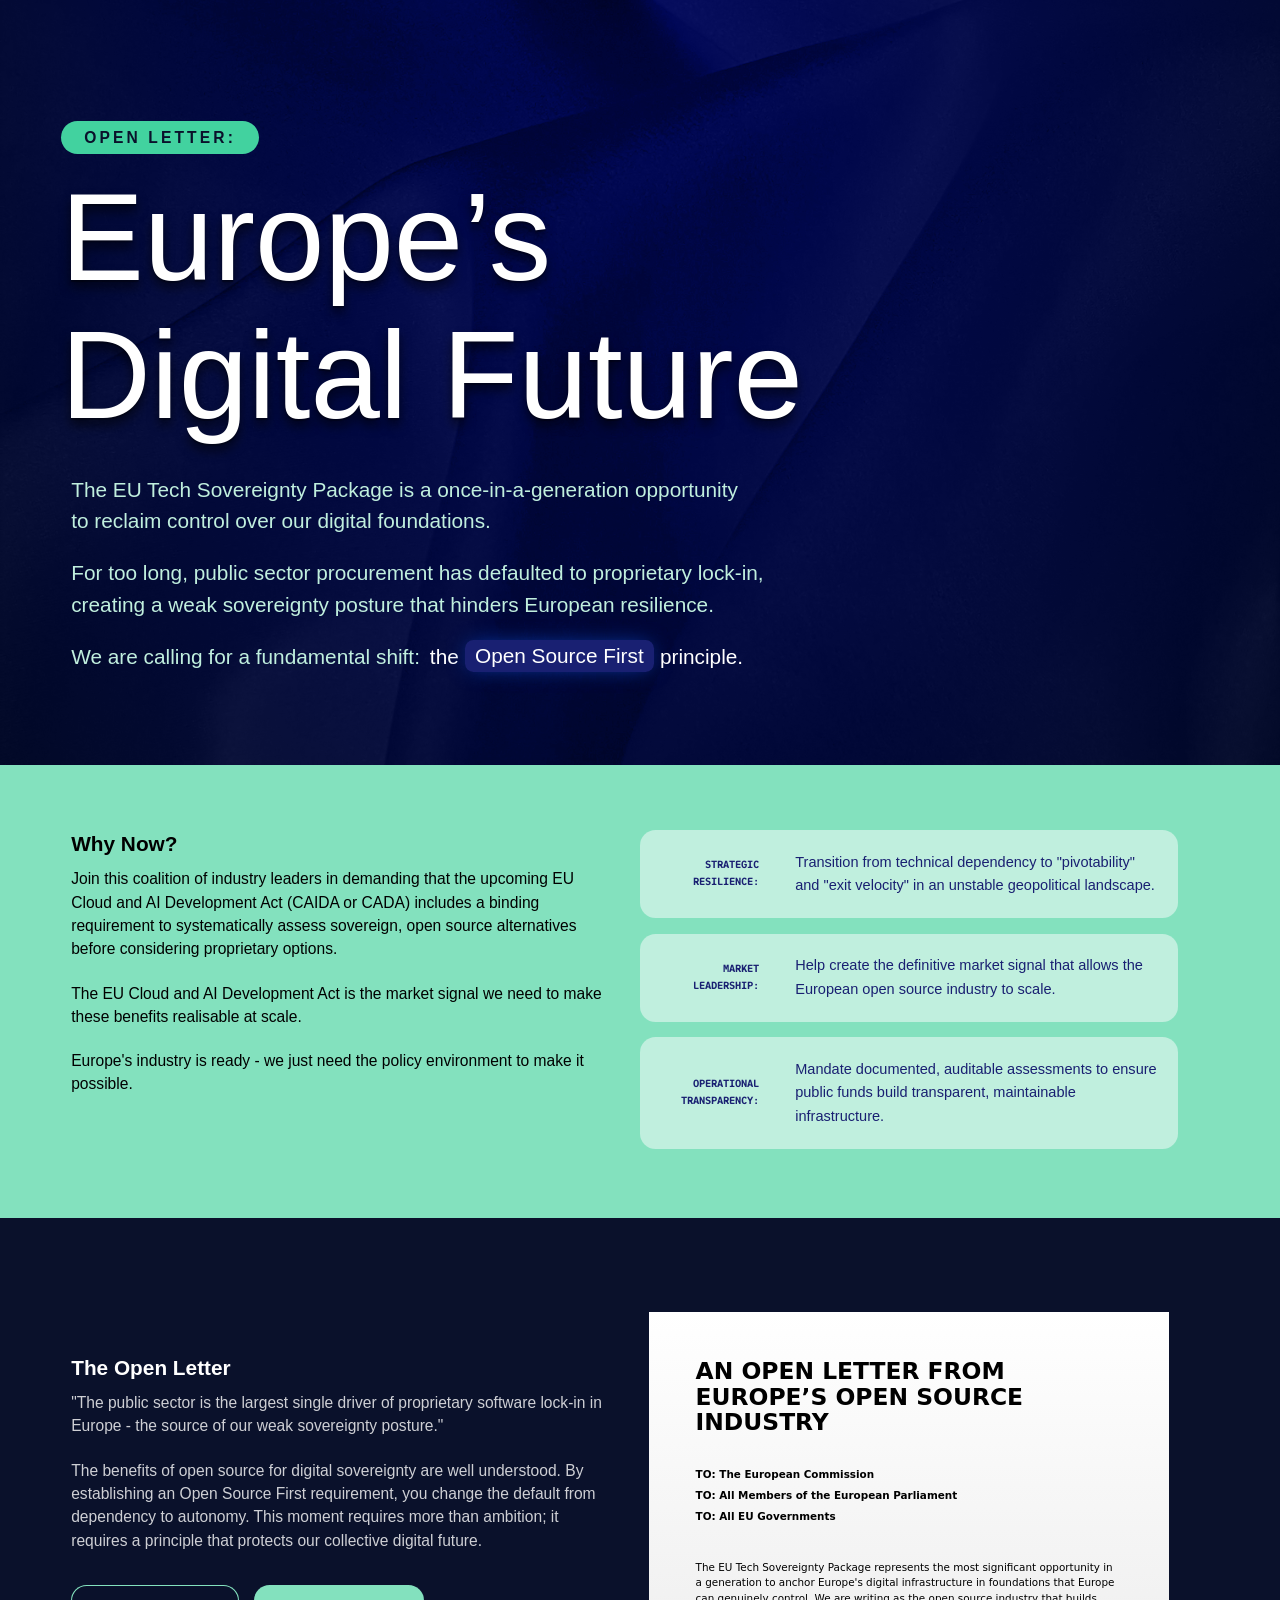
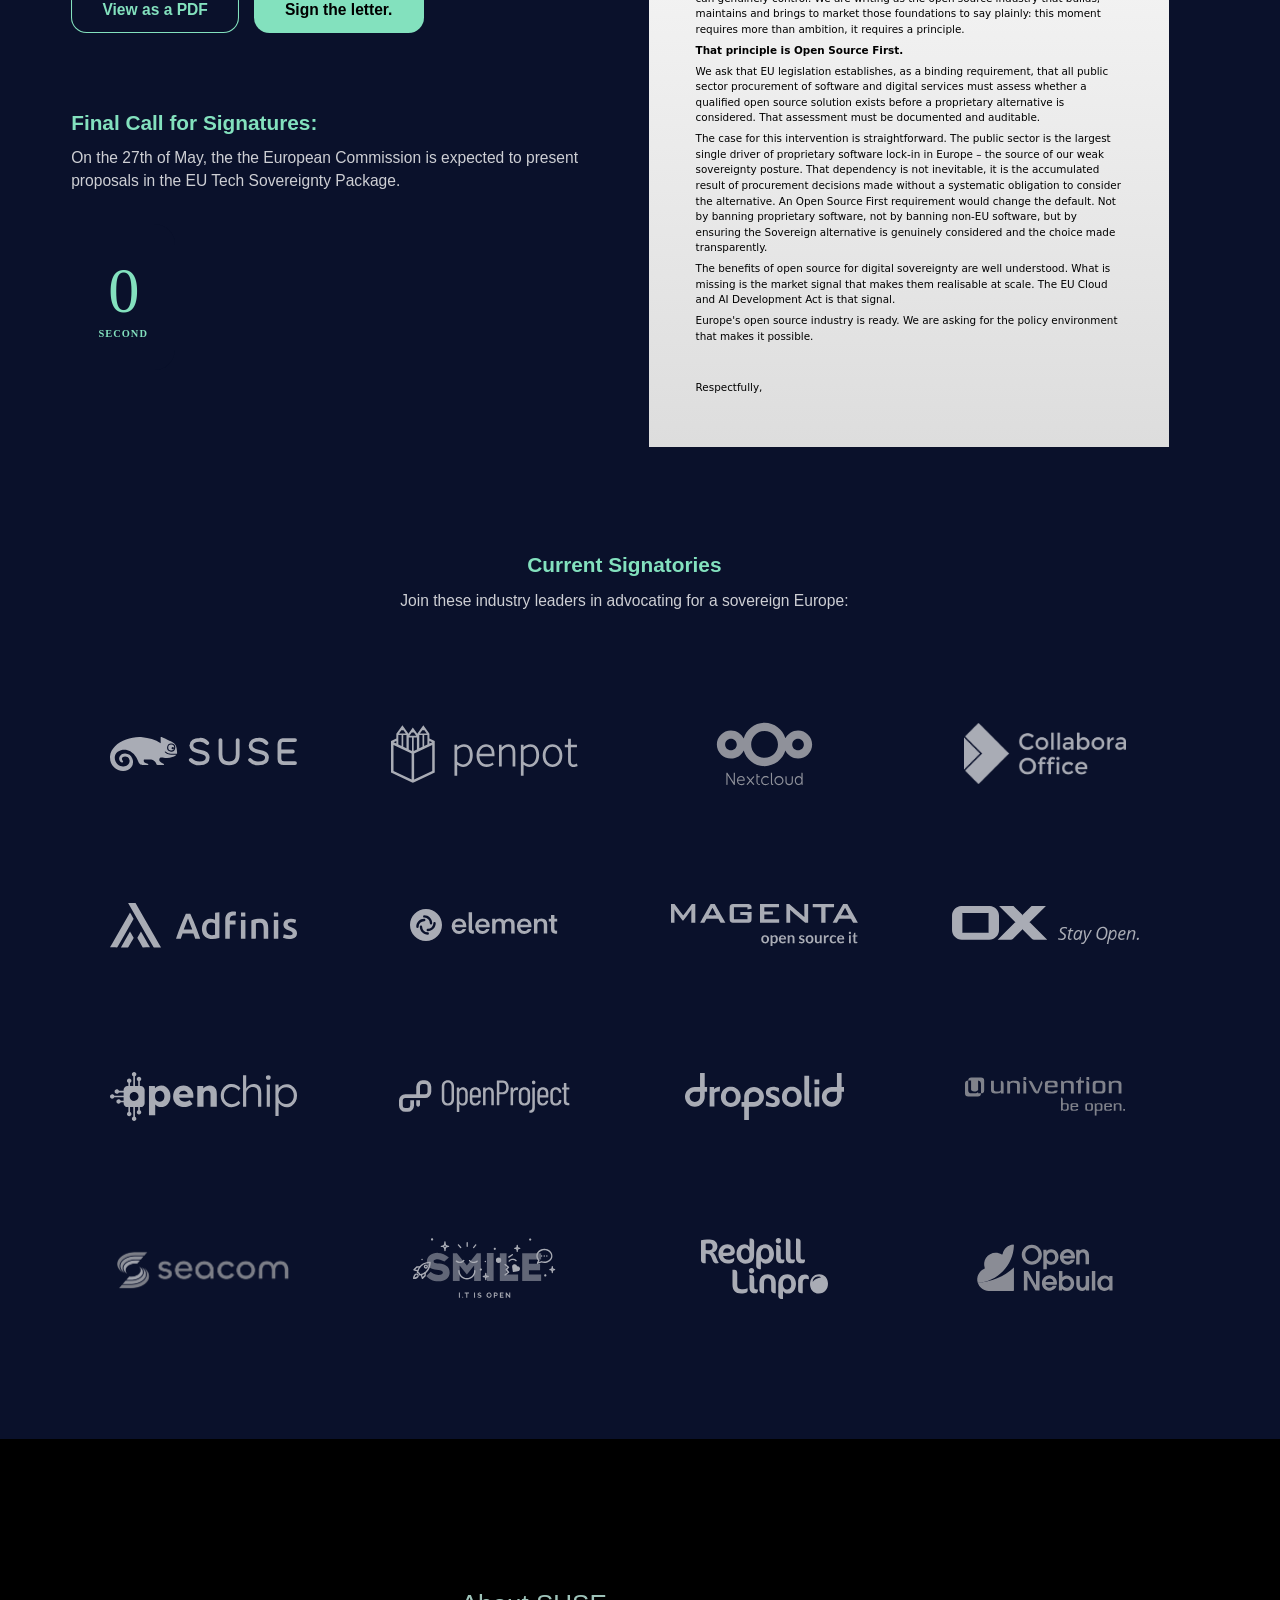
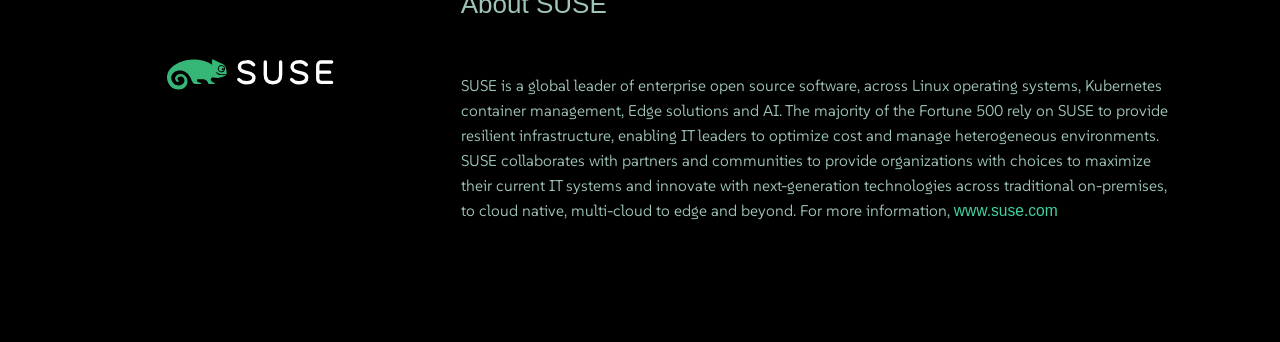
==== commit 6d8caa92: "Update index.html" ====
--- a/index.html
+++ b/index.html
@@ -215,19 +215,19 @@
 
 
 
-  <section class=" container center">
-<h3 style="color:var(--color-jungle-6)">  Current Signatories</h3>
+  <section class=" container center" >
+<h3 style="color:var(--color-jungle-6)" id="signed">  Current Signatories</h3>
 <p>Join these industry leaders in advocating for a sovereign Europe:</p>
 </section>
 <section class="container signatories ">
  <div class="signatory"> <a href="https://www.suse.com/" target="_blank"><img src="img/signatories/signed-suse.svg" /><b>SUSE</b></a></div>
  <div class="signatory"> <a href="https://www.penpot.app" target="_blank"><img src="img/signatories/signed-penpot.svg" /><b>Penpot</b></a></div>
+  <div class="signatory"> <a href="https://www.nextcloud.com/" target="_blank"><img style="max-height:5em" src="img/signatories/signed-nextcloud.svg" /><b>Nextcloud</b></a></div>
+ <div class="signatory"> <a href="https://www.collaboraonline.com/collabora-office/" target="_blank"><img src="img/signatories/signed-collabora.png" /><b>Collabora Office</b></a></div>
  <div class="signatory"> <a href="https://www.adfinis.com/" target="_blank"><img src="img/signatories/signed-adfinis.svg" /><b>Adfinis</b></a></div>
- <div class="signatory"> <a href="https://www.collaboraonline.com/collabora-office/" target="_blank"><img src="img/signatories/signed-collabora.png" /><b>Collabora Office</b></a></div>
  <div class="signatory"> <a href="https://element.io" target="_blank"><img src="img/signatories/signed-element.svg" /><b>Element</b></a></div>
  <div class="signatory"> <a href="https://www.magenta.dk/ target="_blank"><img src="img/signatories/signed-magenta.svg" /><b>Magenta IT</b></a></div>
- <div class="signatory"> <a href="https://www.adfinis.com/" target="_blank"><img src="img/signatories/signed-open-exchange.svg" /><b>Open Exchange</b></a></div>
- <div class="signatory"> <a href="https://www.nextcloud.com/" target="_blank"><img style="max-height:5em" src="img/signatories/signed-nextcloud.svg" /><b>Nextcloud</b></a></div>
+ <div class="signatory"> <a href="https://www.open-xchange.com/" target="_blank"><img src="img/signatories/signed-open-exchange.svg" /><b>Open Exchange</b></a></div>
  <div class="signatory"> <a href="https://www.openchip.com/" target="_blank"><img src="img/signatories/signed-openchip.svg" /><b>Openchip</b></a></div>
  <div class="signatory"> <a href="https://www.openproject.org" target="_blank"><img src="img/signatories/signed-openproject.svg" /><b>Open Project</b></a></div>
  <div class="signatory"> <a href="https://dropsolid.com" target="_blank"><img style="max-height:3em"  src="img/signatories/signed-dropsolid.svg" /><b>Drop Solid</b></a></div>
--- a/index.css
+++ b/index.css
@@ -693,6 +693,3 @@
      border-color: currentcolor !important
    }
 
-   #onetrust-banner-sdk .has-reject-all-button #onetrust-pc-btn-handler {
-   
-   }
--- a/js/simplyCountdown.dark.css
+++ b/js/simplyCountdown.dark.css
@@ -61,7 +61,7 @@
 
 
 
-#countdown > div{background-color:var(--color-blue-1); color: var(--color-blue-2)} 
+#countdown > div{background-color:var(--color-blue-1); color: var(--color-jungle-6)} 
 
 
  
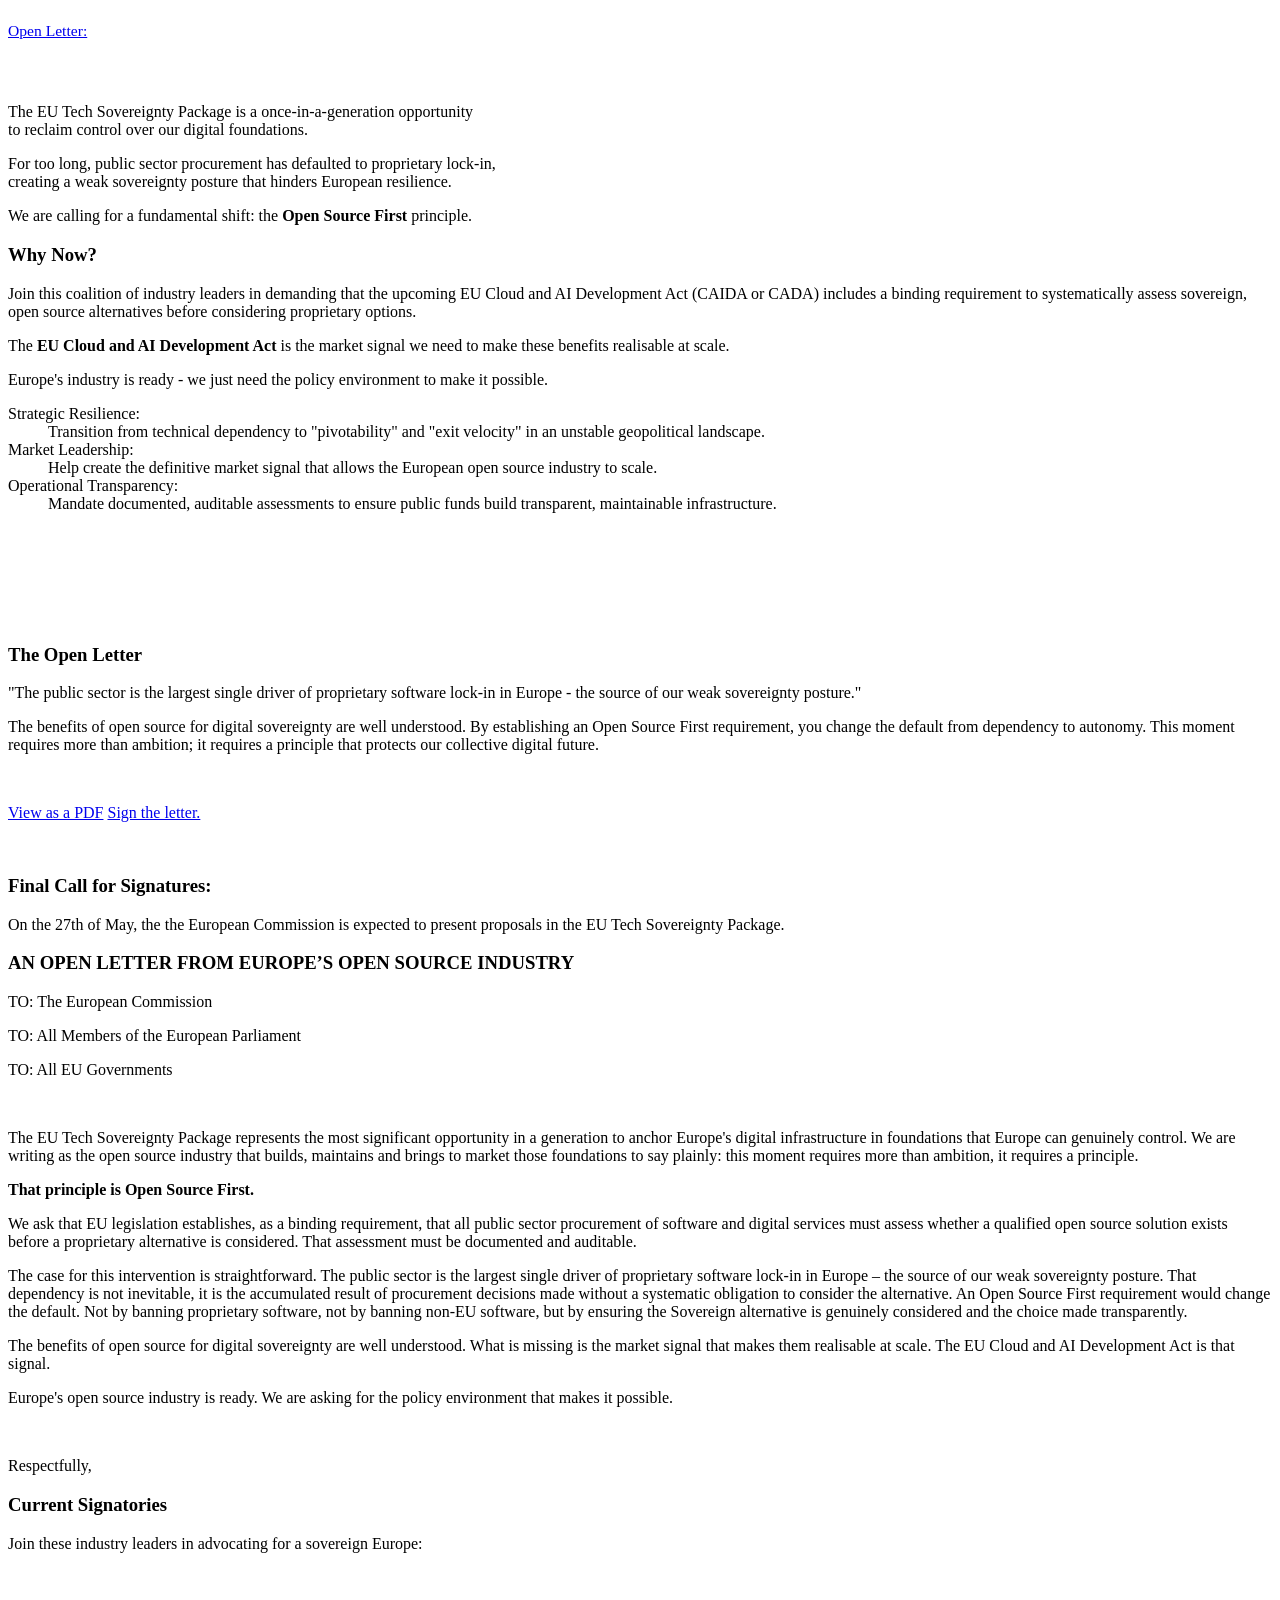
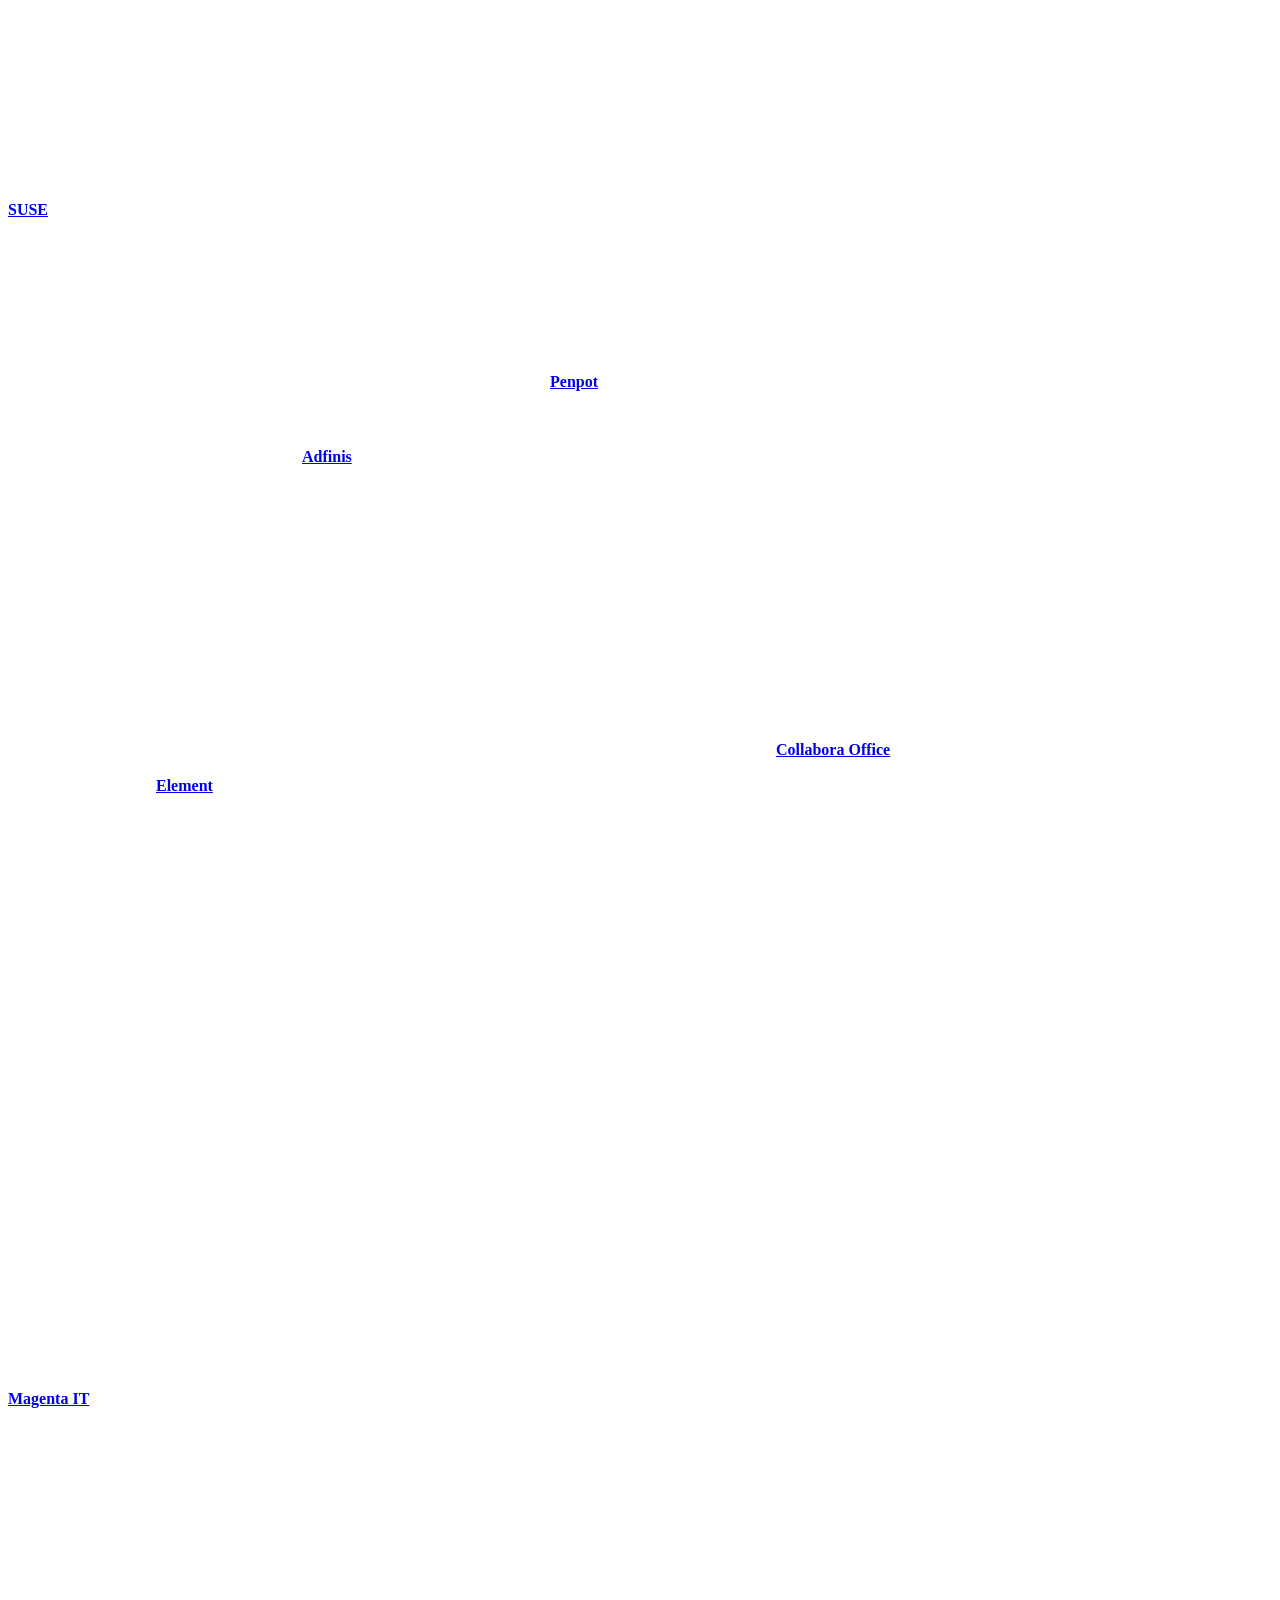
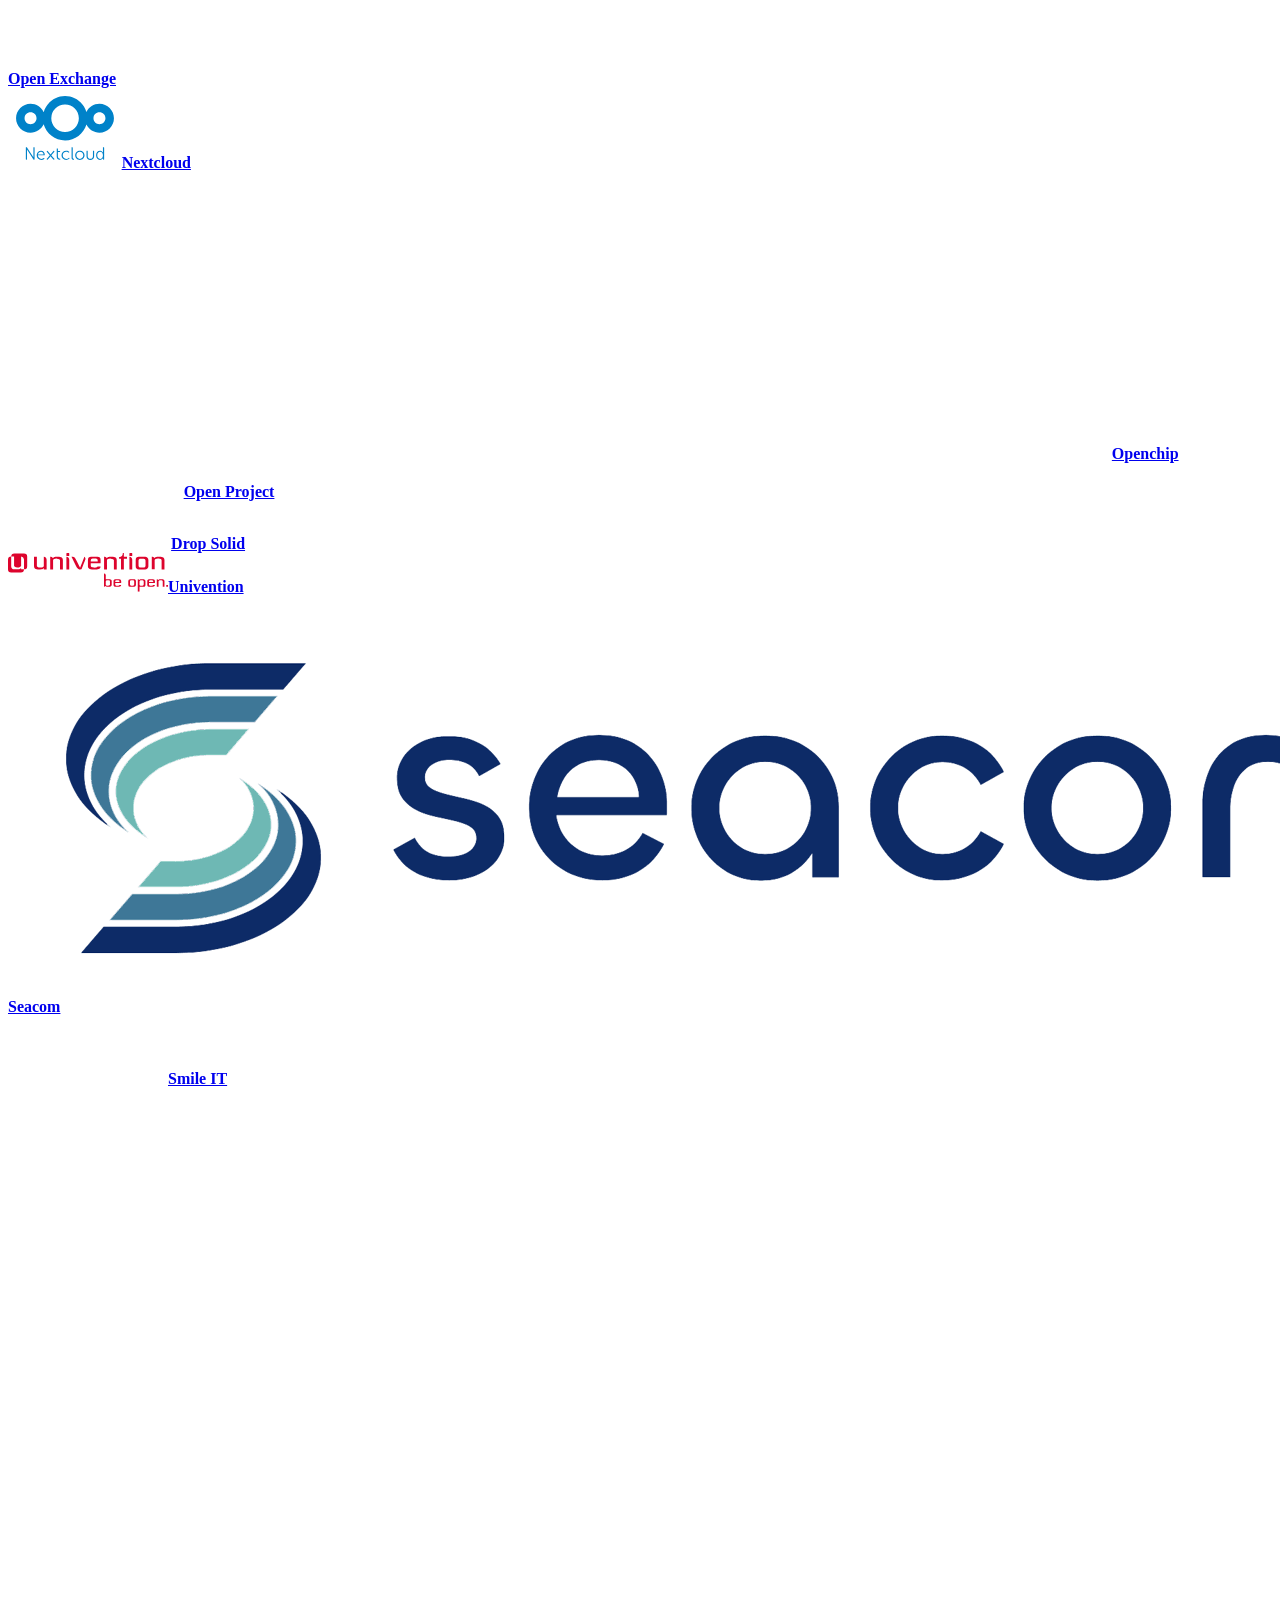
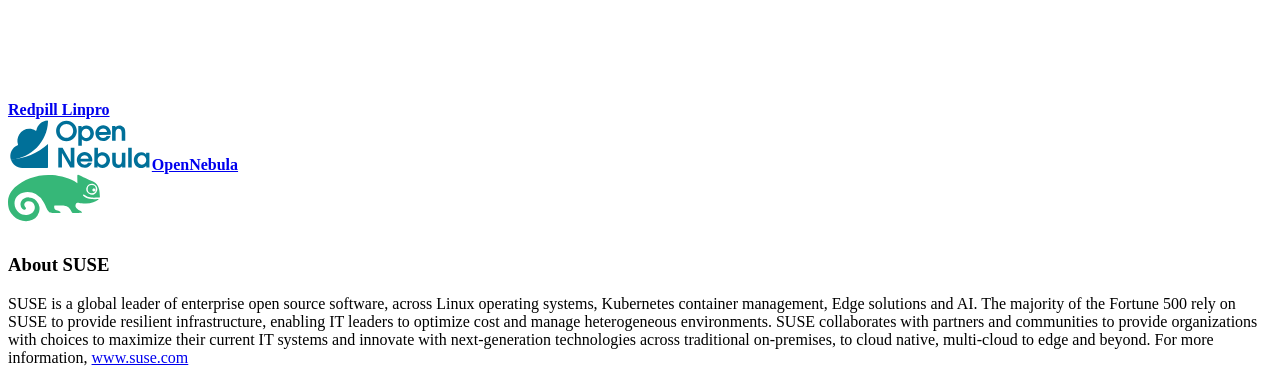
==== commit 265469c1: "prep for prod" ====
--- a/index.html
+++ b/index.html
@@ -4,17 +4,16 @@
   <meta charset="utf-8">
   <meta name="viewport" content="width=device-width, initial-scale=1">
   <title>Open Letter - Europe’s Digital Future</title>
-  <link rel="author" href="humans.txt" />
- 
+
   <!-- Font preloads — must come before stylesheets so the browser fetches fonts immediately -->
-  <link rel="preload" href="fonts/SUSE[wght].ttf" as="font" type="font/ttf" crossorigin>
-  <link rel="preload" href="fonts/SUSE-Italic[wght].ttf" as="font" type="font/ttf" crossorigin>
-  <link rel="preload" href="fonts/SUSEMono[wght].ttf" as="font" type="font/ttf" crossorigin>
+  <link rel="preload" href="/eu-tech-sovereignty-letter/fonts/SUSE[wght].ttf" as="font" type="font/ttf" crossorigin>
+  <link rel="preload" href="/eu-tech-sovereignty-letter/fonts/SUSE-Italic[wght].ttf" as="font" type="font/ttf" crossorigin>
+  <link rel="preload" href="/eu-tech-sovereignty-letter/fonts/SUSEMono[wght].ttf" as="font" type="font/ttf" crossorigin>
 
   <!-- suse.com header CSS 'pre-tree-shaken' for content -->
-  <link href="main.css" rel="stylesheet">  <link href="index.css" rel="stylesheet">
-  <link rel="stylesheet" href="js/simplyCountdown.dark.css">
-  <script src="js/simplyCountdown.min.js" defer></script>
+  <link href="/eu-tech-sovereignty-letter/main.css" rel="stylesheet">  <link href="/eu-tech-sovereignty-letter/index.css" rel="stylesheet">
+  <link rel="stylesheet" href="/eu-tech-sovereignty-letter/js/simplyCountdown.dark.css">
+  <script src="/eu-tech-sovereignty-letter/js/simplyCountdown.min.js" defer></script>
 
 
   <meta name="theme-color" content="#279963" />
@@ -31,8 +30,8 @@
   <meta property="og:type" content="article" />
   <meta property="og:description" content="Open Letter - Europe’s Digital Future" />
   <meta property="og:logo" content="SUSE" />
-  <meta name="description" content="Open letter from open source soiftware industry to the European Commission, members of European Government, and EU Parliament." />
-  <link rel="canonical" href="https://www.suse.com/eu-tech-sovereignty-letter" />
+  <meta name="description" content="Open letter from open source software industry to the European Commission, members of European Government, and EU Parliament." />
+  <link rel="canonical" href="https://www.suse.com/eu-tech-sovereignty-letter/" />
   <script type="application/ld+json">
   {
     "@context": "https://schema.org",
@@ -49,7 +48,7 @@
       { "@type": "Thing", "name": "Digital Sovereignty" },
       { "@type": "Thing", "name": "EU Policy" },
       { "@type": "Thing", "name": "Open Source Legislation" },
-      { "@type": "Thing", "name": "European Comission" }
+      { "@type": "Thing", "name": "European Commission" }
     ],
     "audience": {
       "@type": "Audience",
@@ -63,24 +62,6 @@
 <link rel="apple-touch-icon" sizes="180x180" href="/navigating-digital-resilience-2026/apple-touch-icon.png" />
 <meta name="apple-mobile-web-app-title" content="suse" />
  
-  <!-- Google Tag Manager 
-  <script type="text/javascript">
-    (function (w, d, s, l, i) {
-      w[l] = w[l] || [];
-      w[l].push({
-        'gtm.start':
-                new Date().getTime(), event: 'gtm.js'
-      });
-      var f = d.getElementsByTagName(s)[0],
-              j = d.createElement(s), dl = l != 'dataLayer' ? '&l=' + l : '';
-      j.async = true;
-      j.src =
-              'https://www.googletagmanager.com/gtm.js?id=' + i + dl;
-      f.parentNode.insertBefore(j, f);
-    })(window, document, 'script', 'dataLayer', 'GTM-D64V');
-  </script>
-   End Google Tag Manager -->
-
   <!-- OneTrust -->
   <script src="https://cdn.cookielaw.org/scripttemplates/otSDKStub.js" type="text/javascript" charset="UTF-8" data-domain-script="91a6ec73-a3cb-4b22-bd3f-e5a060e77d29"></script>
   <script type="text/javascript">
@@ -215,19 +196,19 @@
 
 
 
-  <section class=" container center" >
-<h3 style="color:var(--color-jungle-6)" id="signed">  Current Signatories</h3>
+  <section class=" container center">
+<h3 style="color:var(--color-jungle-6)">  Current Signatories</h3>
 <p>Join these industry leaders in advocating for a sovereign Europe:</p>
 </section>
 <section class="container signatories ">
  <div class="signatory"> <a href="https://www.suse.com/" target="_blank"><img src="img/signatories/signed-suse.svg" /><b>SUSE</b></a></div>
  <div class="signatory"> <a href="https://www.penpot.app" target="_blank"><img src="img/signatories/signed-penpot.svg" /><b>Penpot</b></a></div>
-  <div class="signatory"> <a href="https://www.nextcloud.com/" target="_blank"><img style="max-height:5em" src="img/signatories/signed-nextcloud.svg" /><b>Nextcloud</b></a></div>
+ <div class="signatory"> <a href="https://www.adfinis.com/" target="_blank"><img src="img/signatories/signed-adfinis.svg" /><b>Adfinis</b></a></div>
  <div class="signatory"> <a href="https://www.collaboraonline.com/collabora-office/" target="_blank"><img src="img/signatories/signed-collabora.png" /><b>Collabora Office</b></a></div>
- <div class="signatory"> <a href="https://www.adfinis.com/" target="_blank"><img src="img/signatories/signed-adfinis.svg" /><b>Adfinis</b></a></div>
  <div class="signatory"> <a href="https://element.io" target="_blank"><img src="img/signatories/signed-element.svg" /><b>Element</b></a></div>
  <div class="signatory"> <a href="https://www.magenta.dk/ target="_blank"><img src="img/signatories/signed-magenta.svg" /><b>Magenta IT</b></a></div>
- <div class="signatory"> <a href="https://www.open-xchange.com/" target="_blank"><img src="img/signatories/signed-open-exchange.svg" /><b>Open Exchange</b></a></div>
+ <div class="signatory"> <a href="https://www.adfinis.com/" target="_blank"><img src="img/signatories/signed-open-exchange.svg" /><b>Open Exchange</b></a></div>
+ <div class="signatory"> <a href="https://www.nextcloud.com/" target="_blank"><img style="max-height:5em" src="img/signatories/signed-nextcloud.svg" /><b>Nextcloud</b></a></div>
  <div class="signatory"> <a href="https://www.openchip.com/" target="_blank"><img src="img/signatories/signed-openchip.svg" /><b>Openchip</b></a></div>
  <div class="signatory"> <a href="https://www.openproject.org" target="_blank"><img src="img/signatories/signed-openproject.svg" /><b>Open Project</b></a></div>
  <div class="signatory"> <a href="https://dropsolid.com" target="_blank"><img style="max-height:3em"  src="img/signatories/signed-dropsolid.svg" /><b>Drop Solid</b></a></div>
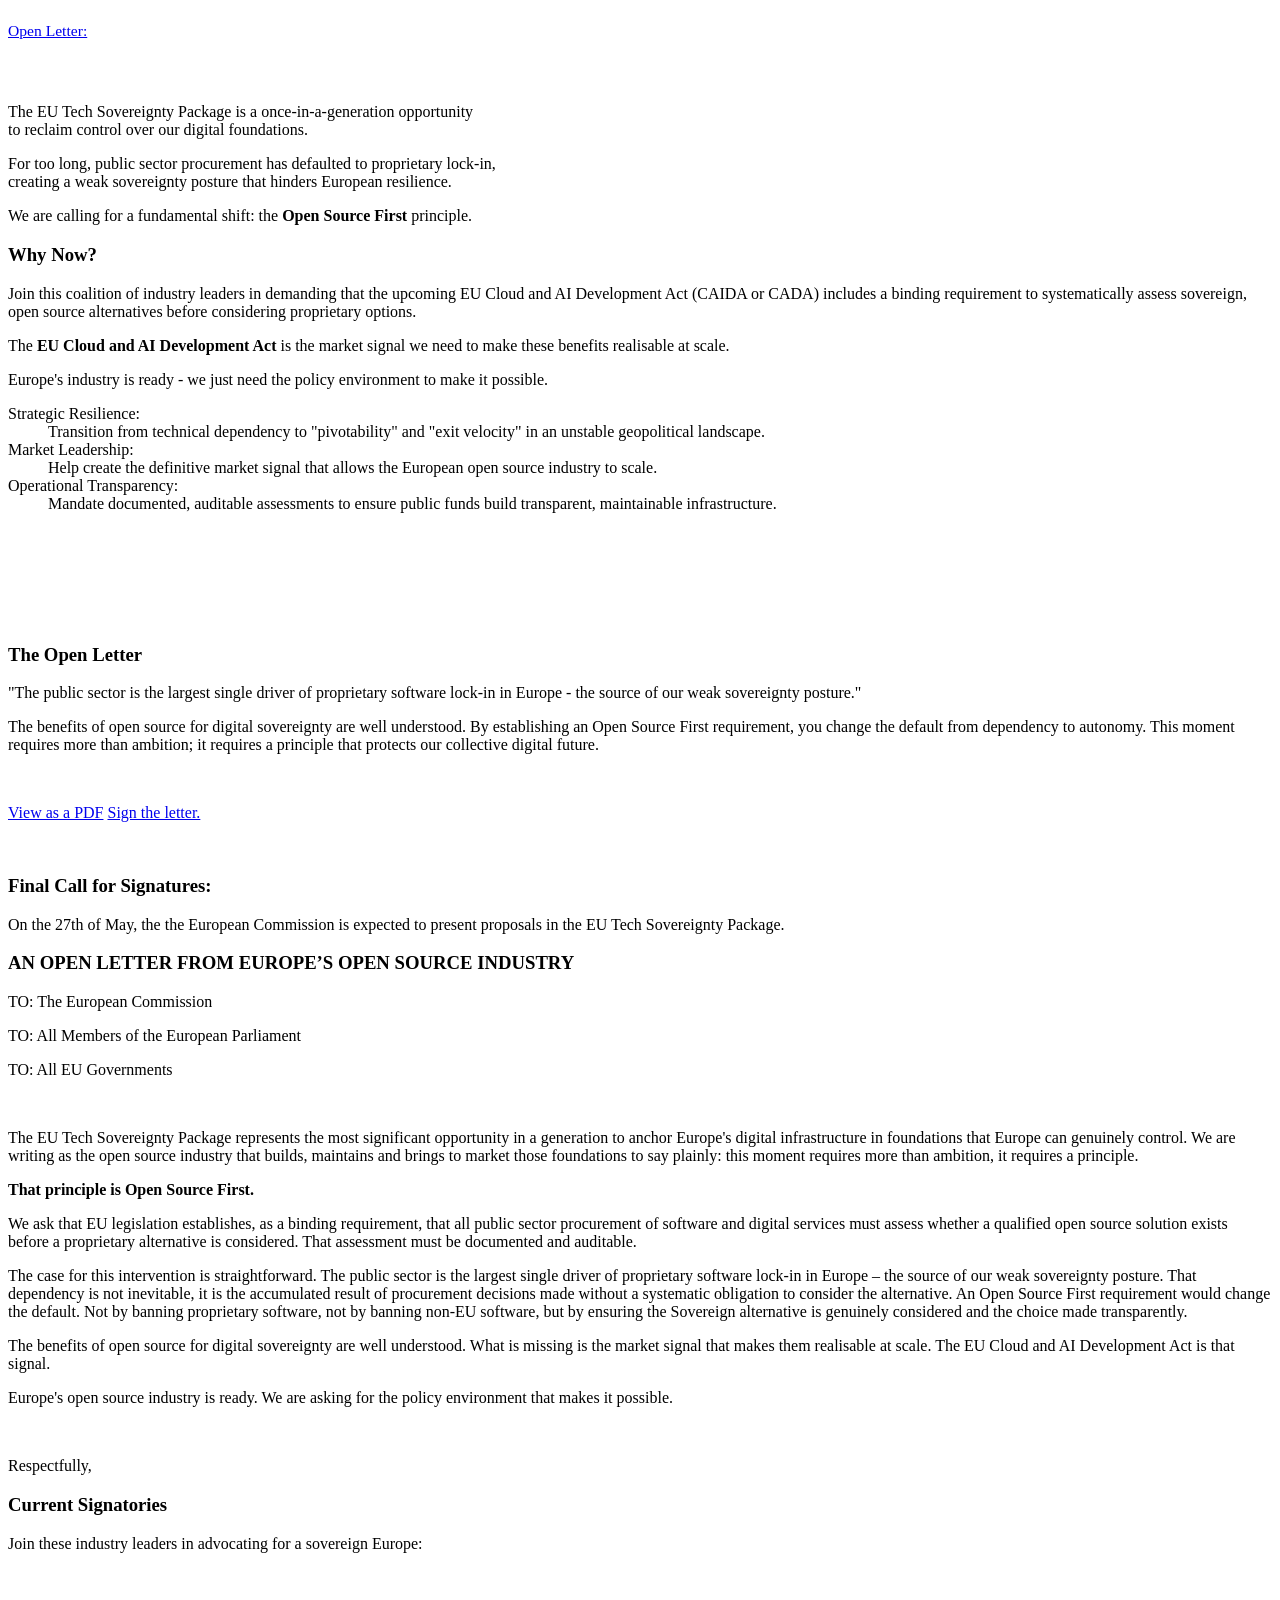
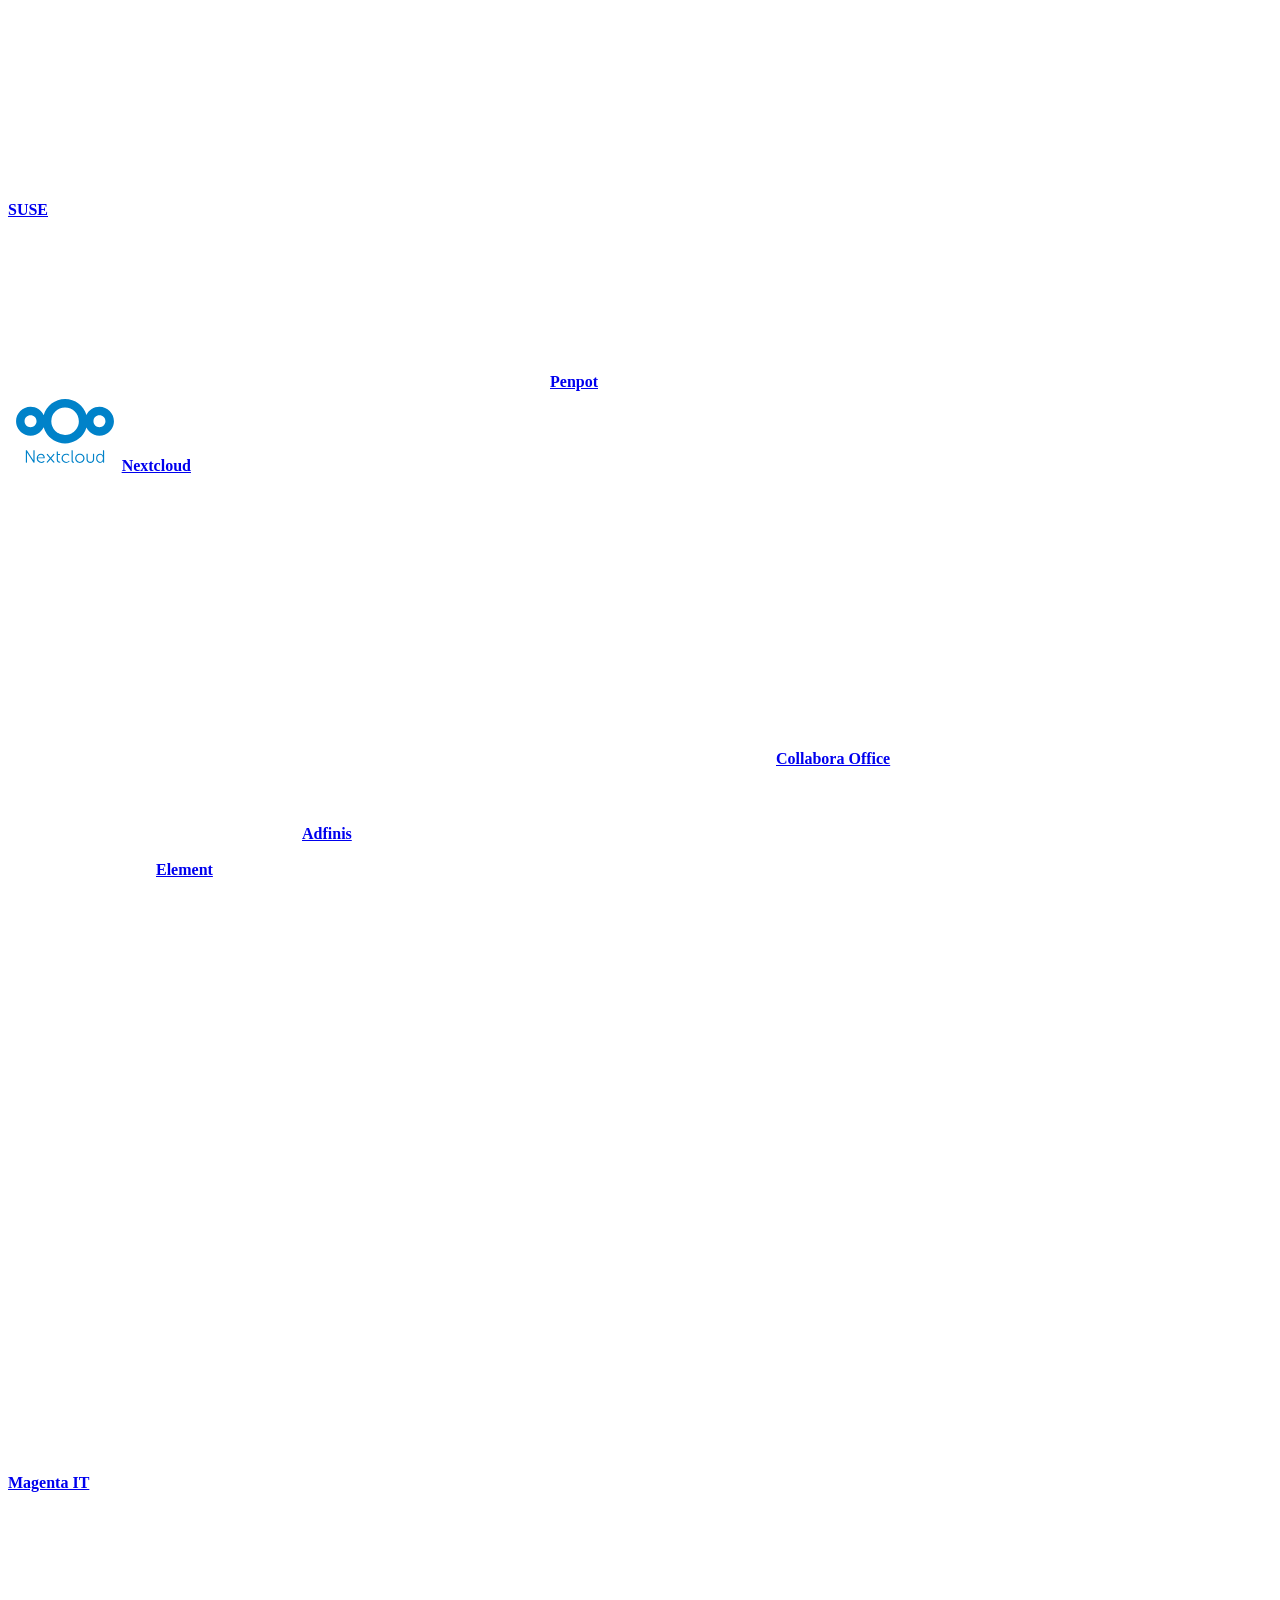
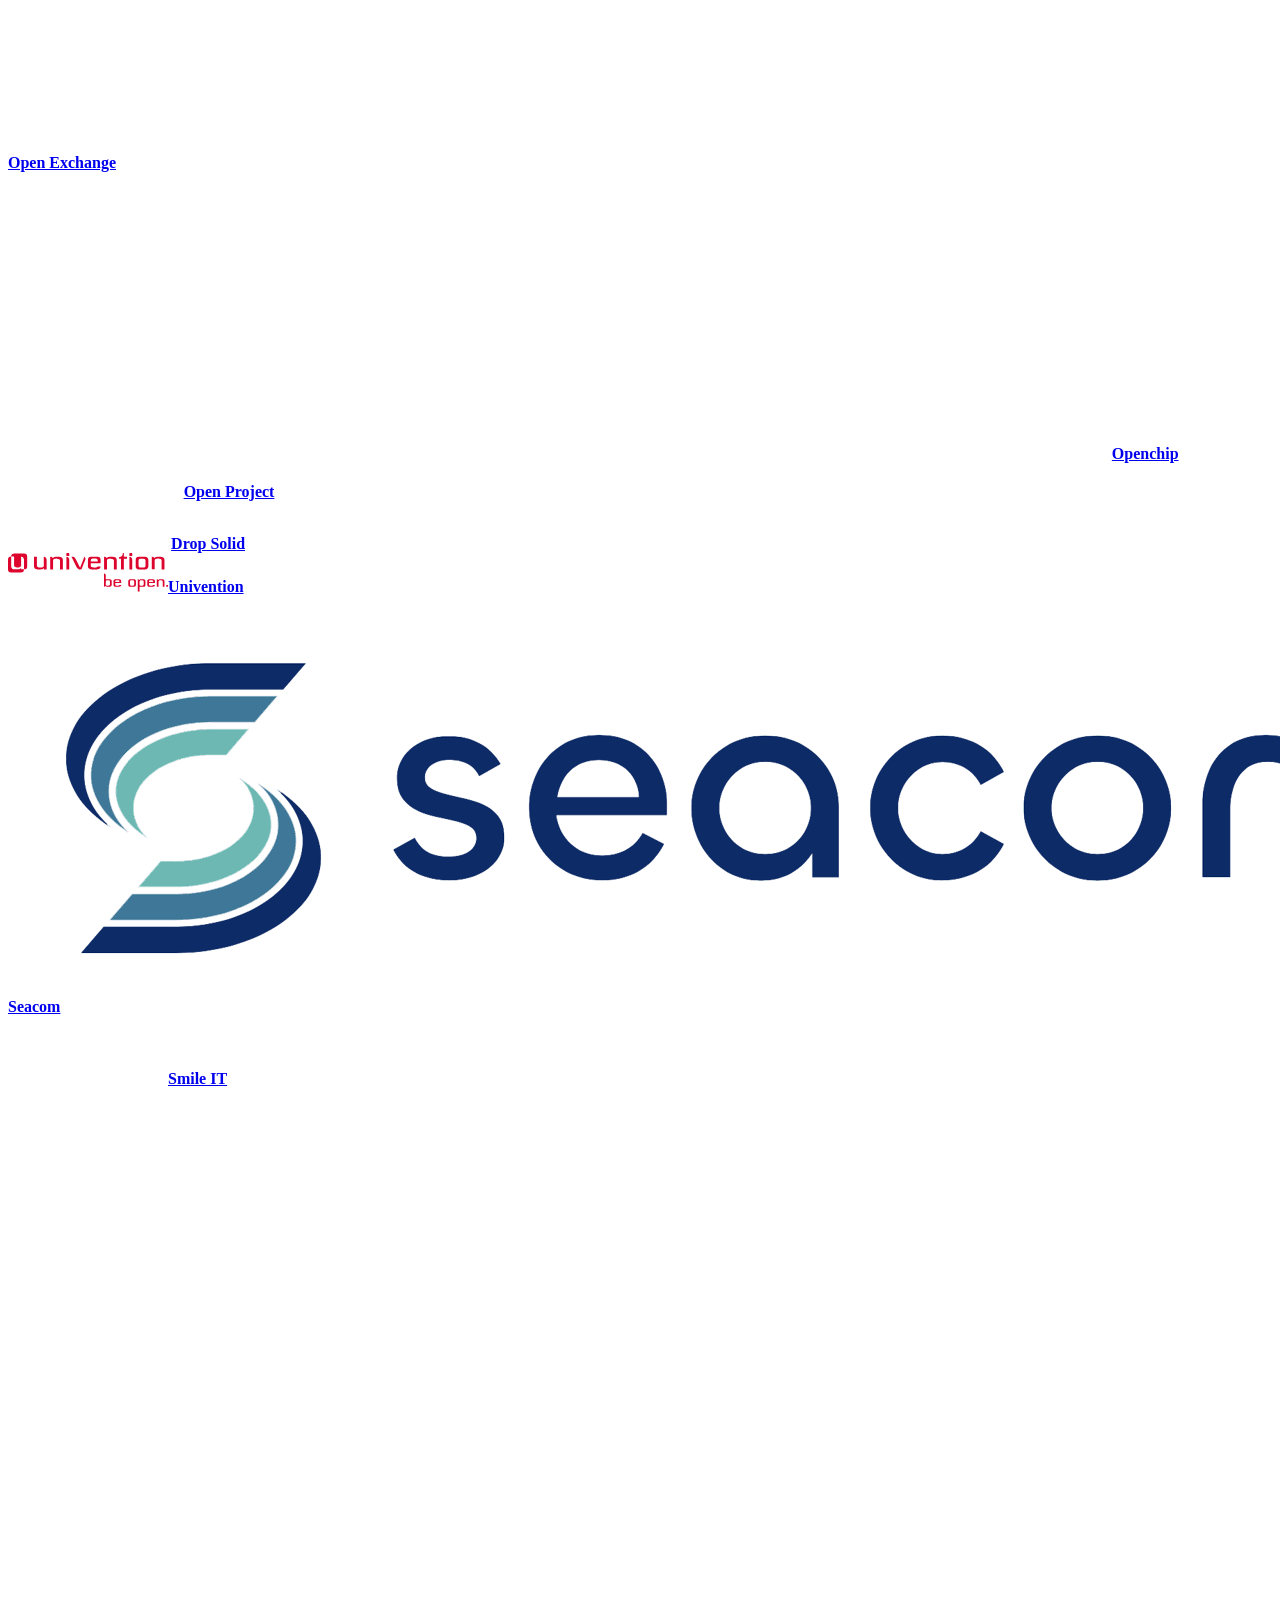
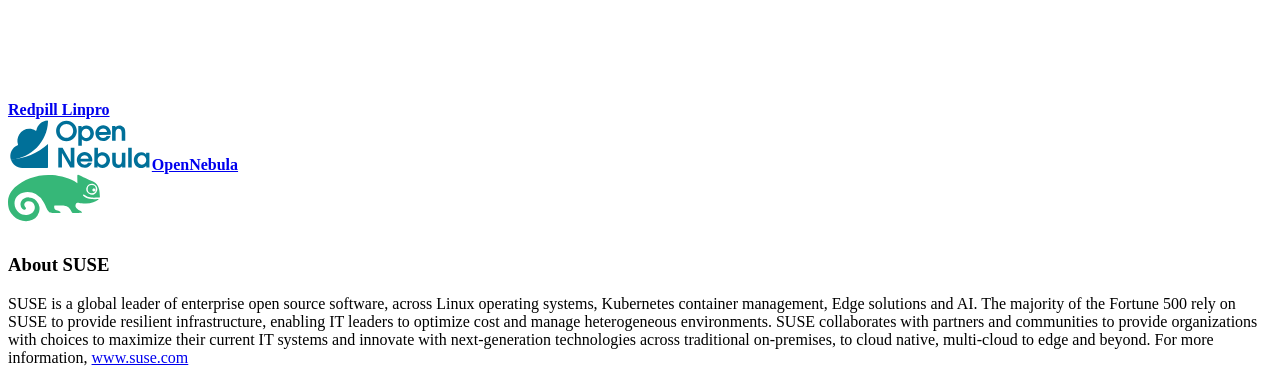
==== commit 73db8a5d: "Merge remote-tracking branch 'origin/main'" ====
--- a/index.html
+++ b/index.html
@@ -196,19 +196,19 @@
 
 
 
-  <section class=" container center">
-<h3 style="color:var(--color-jungle-6)">  Current Signatories</h3>
+  <section class=" container center" >
+<h3 style="color:var(--color-jungle-6)" id="signed">  Current Signatories</h3>
 <p>Join these industry leaders in advocating for a sovereign Europe:</p>
 </section>
 <section class="container signatories ">
  <div class="signatory"> <a href="https://www.suse.com/" target="_blank"><img src="img/signatories/signed-suse.svg" /><b>SUSE</b></a></div>
  <div class="signatory"> <a href="https://www.penpot.app" target="_blank"><img src="img/signatories/signed-penpot.svg" /><b>Penpot</b></a></div>
+  <div class="signatory"> <a href="https://www.nextcloud.com/" target="_blank"><img style="max-height:5em" src="img/signatories/signed-nextcloud.svg" /><b>Nextcloud</b></a></div>
+ <div class="signatory"> <a href="https://www.collaboraonline.com/collabora-office/" target="_blank"><img src="img/signatories/signed-collabora.png" /><b>Collabora Office</b></a></div>
  <div class="signatory"> <a href="https://www.adfinis.com/" target="_blank"><img src="img/signatories/signed-adfinis.svg" /><b>Adfinis</b></a></div>
- <div class="signatory"> <a href="https://www.collaboraonline.com/collabora-office/" target="_blank"><img src="img/signatories/signed-collabora.png" /><b>Collabora Office</b></a></div>
  <div class="signatory"> <a href="https://element.io" target="_blank"><img src="img/signatories/signed-element.svg" /><b>Element</b></a></div>
  <div class="signatory"> <a href="https://www.magenta.dk/ target="_blank"><img src="img/signatories/signed-magenta.svg" /><b>Magenta IT</b></a></div>
- <div class="signatory"> <a href="https://www.adfinis.com/" target="_blank"><img src="img/signatories/signed-open-exchange.svg" /><b>Open Exchange</b></a></div>
- <div class="signatory"> <a href="https://www.nextcloud.com/" target="_blank"><img style="max-height:5em" src="img/signatories/signed-nextcloud.svg" /><b>Nextcloud</b></a></div>
+ <div class="signatory"> <a href="https://www.open-xchange.com/" target="_blank"><img src="img/signatories/signed-open-exchange.svg" /><b>Open Exchange</b></a></div>
  <div class="signatory"> <a href="https://www.openchip.com/" target="_blank"><img src="img/signatories/signed-openchip.svg" /><b>Openchip</b></a></div>
  <div class="signatory"> <a href="https://www.openproject.org" target="_blank"><img src="img/signatories/signed-openproject.svg" /><b>Open Project</b></a></div>
  <div class="signatory"> <a href="https://dropsolid.com" target="_blank"><img style="max-height:3em"  src="img/signatories/signed-dropsolid.svg" /><b>Drop Solid</b></a></div>
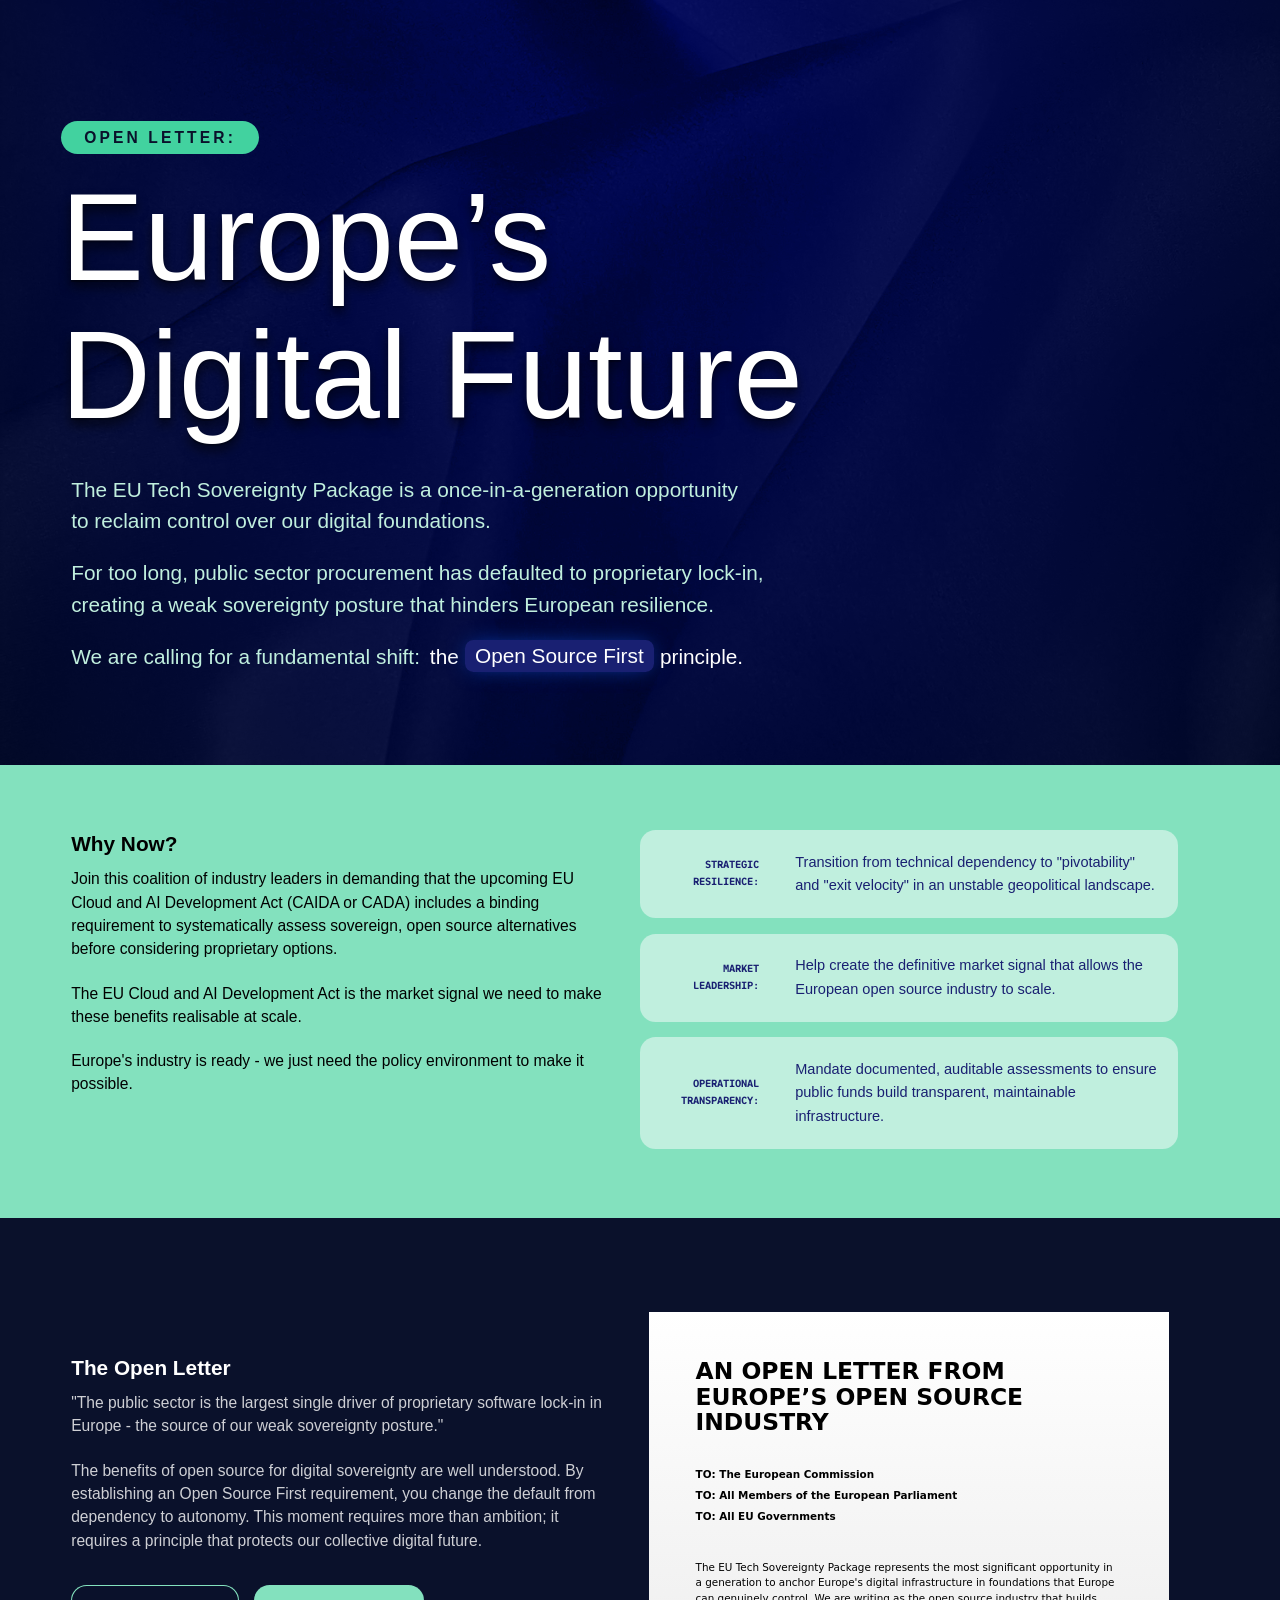
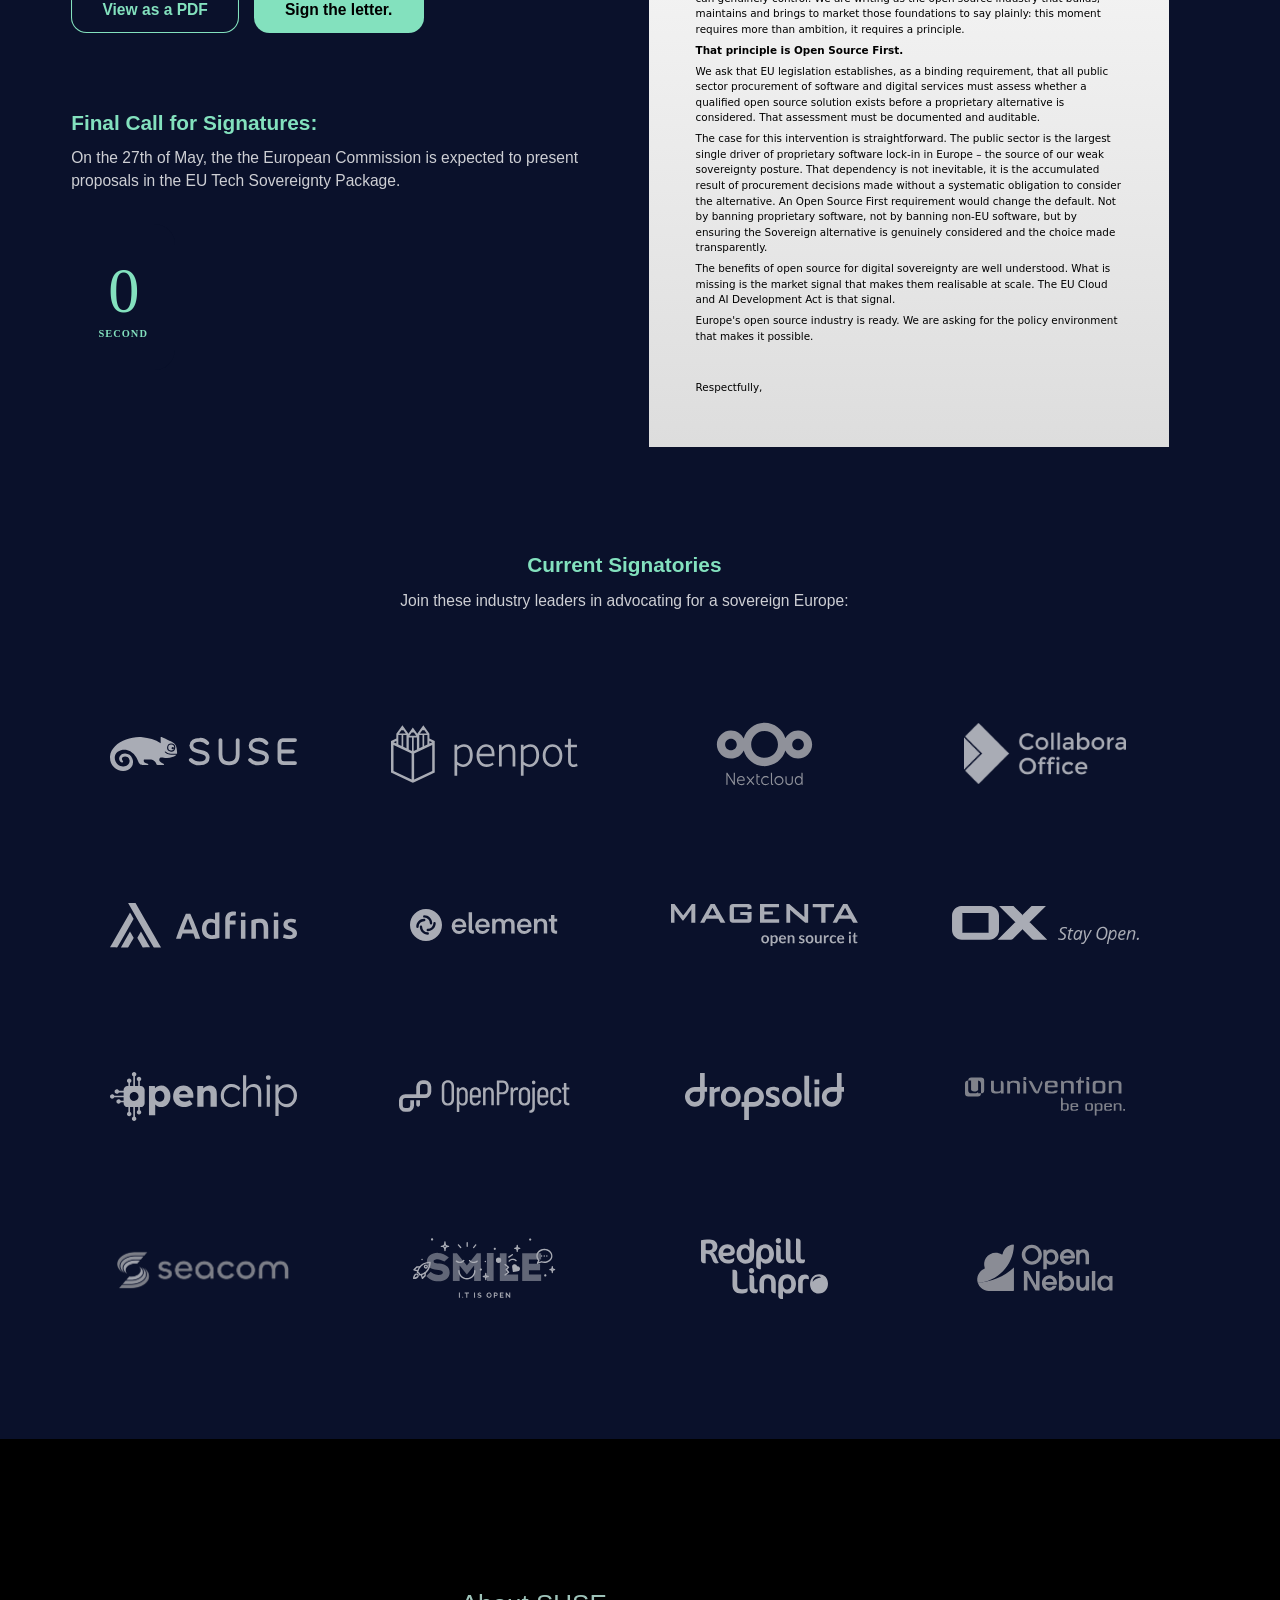
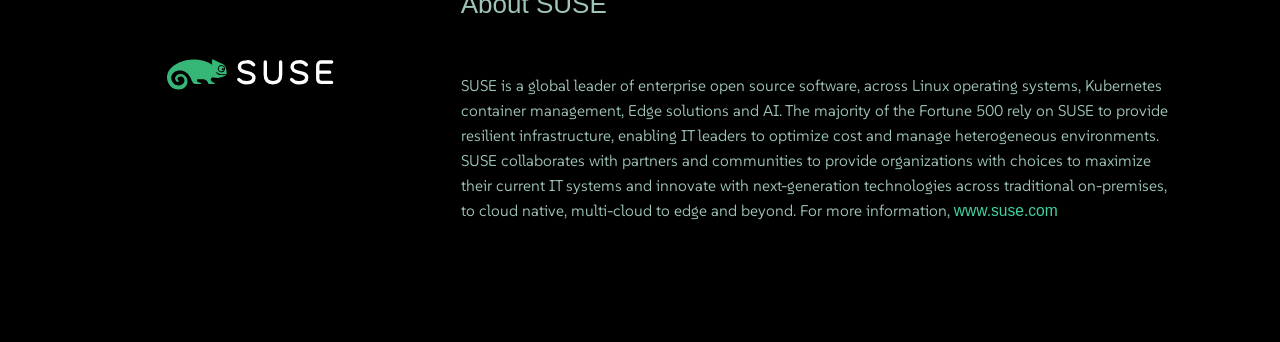
==== commit 28a1aa07: "fixed favicons" ====
--- a/index.html
+++ b/index.html
@@ -4,16 +4,17 @@
   <meta charset="utf-8">
   <meta name="viewport" content="width=device-width, initial-scale=1">
   <title>Open Letter - Europe’s Digital Future</title>
-
+  <link rel="author" href="humans.txt" />
+ 
   <!-- Font preloads — must come before stylesheets so the browser fetches fonts immediately -->
-  <link rel="preload" href="/eu-tech-sovereignty-letter/fonts/SUSE[wght].ttf" as="font" type="font/ttf" crossorigin>
-  <link rel="preload" href="/eu-tech-sovereignty-letter/fonts/SUSE-Italic[wght].ttf" as="font" type="font/ttf" crossorigin>
-  <link rel="preload" href="/eu-tech-sovereignty-letter/fonts/SUSEMono[wght].ttf" as="font" type="font/ttf" crossorigin>
+  <link rel="preload" href="fonts/SUSE[wght].ttf" as="font" type="font/ttf" crossorigin>
+  <link rel="preload" href="fonts/SUSE-Italic[wght].ttf" as="font" type="font/ttf" crossorigin>
+  <link rel="preload" href="fonts/SUSEMono[wght].ttf" as="font" type="font/ttf" crossorigin>
 
   <!-- suse.com header CSS 'pre-tree-shaken' for content -->
-  <link href="/eu-tech-sovereignty-letter/main.css" rel="stylesheet">  <link href="/eu-tech-sovereignty-letter/index.css" rel="stylesheet">
-  <link rel="stylesheet" href="/eu-tech-sovereignty-letter/js/simplyCountdown.dark.css">
-  <script src="/eu-tech-sovereignty-letter/js/simplyCountdown.min.js" defer></script>
+  <link href="main.css" rel="stylesheet">  <link href="index.css" rel="stylesheet">
+  <link rel="stylesheet" href="js/simplyCountdown.dark.css">
+  <script src="js/simplyCountdown.min.js" defer></script>
 
 
   <meta name="theme-color" content="#279963" />
@@ -30,8 +31,8 @@
   <meta property="og:type" content="article" />
   <meta property="og:description" content="Open Letter - Europe’s Digital Future" />
   <meta property="og:logo" content="SUSE" />
-  <meta name="description" content="Open letter from open source software industry to the European Commission, members of European Government, and EU Parliament." />
-  <link rel="canonical" href="https://www.suse.com/eu-tech-sovereignty-letter/" />
+  <meta name="description" content="Open letter from open source soiftware industry to the European Commission, members of European Government, and EU Parliament." />
+  <link rel="canonical" href="https://www.suse.com/eu-tech-sovereignty-letter" />
   <script type="application/ld+json">
   {
     "@context": "https://schema.org",
@@ -48,7 +49,7 @@
       { "@type": "Thing", "name": "Digital Sovereignty" },
       { "@type": "Thing", "name": "EU Policy" },
       { "@type": "Thing", "name": "Open Source Legislation" },
-      { "@type": "Thing", "name": "European Commission" }
+      { "@type": "Thing", "name": "European Comission" }
     ],
     "audience": {
       "@type": "Audience",
@@ -56,12 +57,7 @@
     }
   }
   </script>
-<link rel="icon" type="image/png" href="/navigating-digital-resilience-2026/favicon-96x96.png" sizes="96x96" />
-<link rel="icon" type="image/svg+xml" href="/navigating-digital-resilience-2026/favicon.svg" />
-<link rel="shortcut icon" href="/navigating-digital-resilience-2026/favicon.ico" />
-<link rel="apple-touch-icon" sizes="180x180" href="/navigating-digital-resilience-2026/apple-touch-icon.png" />
-<meta name="apple-mobile-web-app-title" content="suse" />
- 
+
   <!-- OneTrust -->
   <script src="https://cdn.cookielaw.org/scripttemplates/otSDKStub.js" type="text/javascript" charset="UTF-8" data-domain-script="91a6ec73-a3cb-4b22-bd3f-e5a060e77d29"></script>
   <script type="text/javascript">
--- a/main.css
+++ b/main.css
@@ -0,0 +1,6 @@
+@charset "UTF-8";/*!
+* Bootstrap  v5.3.5 (https://getbootstrap.com/)
+* Copyright 2011-2025 The Bootstrap Authors
+* Licensed under MIT (https://github.com/twbs/bootstrap/blob/main/LICENSE)
+*/:root{--bs-blue:#0d6efd;--bs-indigo:#6610f2;--bs-purple:#6f42c1;--bs-pink:#d63384;--bs-red:#dc3545;--bs-orange:#fd7e14;--bs-yellow:#ffc107;--bs-green:#198754;--bs-teal:#20c997;--bs-cyan:#0dcaf0;--bs-black:#000;--bs-white:#fff;--bs-gray:#6c757d;--bs-gray-dark:#343a40;--bs-gray-100:#f8f9fa;--bs-gray-200:#e9ecef;--bs-gray-300:#dee2e6;--bs-gray-400:#ced4da;--bs-gray-500:#adb5bd;--bs-gray-600:#6c757d;--bs-gray-700:#495057;--bs-gray-800:#343a40;--bs-gray-900:#212529;--bs-primary:#0d6efd;--bs-secondary:#6c757d;--bs-success:#198754;--bs-info:#0dcaf0;--bs-warning:#ffc107;--bs-danger:#dc3545;--bs-light:#f8f9fa;--bs-dark:#212529;--bs-primary-rgb:13,110,253;--bs-secondary-rgb:108,117,125;--bs-success-rgb:25,135,84;--bs-info-rgb:13,202,240;--bs-warning-rgb:255,193,7;--bs-danger-rgb:220,53,69;--bs-light-rgb:248,249,250;--bs-dark-rgb:33,37,41;--bs-primary-text-emphasis:#052c65;--bs-secondary-text-emphasis:#2b2f32;--bs-success-text-emphasis:#0a3622;--bs-info-text-emphasis:#055160;--bs-warning-text-emphasis:#664d03;--bs-danger-text-emphasis:#58151c;--bs-light-text-emphasis:#495057;--bs-dark-text-emphasis:#495057;--bs-primary-bg-subtle:#cfe2ff;--bs-secondary-bg-subtle:#e2e3e5;--bs-success-bg-subtle:#d1e7dd;--bs-info-bg-subtle:#cff4fc;--bs-warning-bg-subtle:#fff3cd;--bs-danger-bg-subtle:#f8d7da;--bs-light-bg-subtle:#fcfcfd;--bs-dark-bg-subtle:#ced4da;--bs-primary-border-subtle:#9ec5fe;--bs-secondary-border-subtle:#c4c8cb;--bs-success-border-subtle:#a3cfbb;--bs-info-border-subtle:#9eeaf9;--bs-warning-border-subtle:#ffe69c;--bs-danger-border-subtle:#f1aeb5;--bs-light-border-subtle:#e9ecef;--bs-dark-border-subtle:#adb5bd;--bs-white-rgb:255,255,255;--bs-black-rgb:0,0,0;--bs-font-sans-serif:system-ui,-apple-system,"Segoe UI",Roboto,"Helvetica Neue","Noto Sans","Liberation Sans",Arial,sans-serif,"Apple Color Emoji","Segoe UI Emoji","Segoe UI Symbol","Noto Color Emoji";--bs-font-monospace:SFMono-Regular,Menlo,Monaco,Consolas,"Liberation Mono","Courier New",monospace;--bs-gradient:linear-gradient(180deg,hsla(0,0%,100%,.15),hsla(0,0%,100%,0));--bs-body-font-family:var(--bs-font-sans-serif);--bs-body-font-size:1rem;--bs-body-font-weight:400;--bs-body-line-height:1.5;--bs-body-color:#212529;--bs-body-color-rgb:33,37,41;--bs-body-bg:#fff;--bs-body-bg-rgb:255,255,255;--bs-emphasis-color:#000;--bs-emphasis-color-rgb:0,0,0;--bs-secondary-color:rgba(33,37,41,.75);--bs-secondary-color-rgb:33,37,41;--bs-secondary-bg:#e9ecef;--bs-secondary-bg-rgb:233,236,239;--bs-tertiary-color:rgba(33,37,41,.5);--bs-tertiary-color-rgb:33,37,41;--bs-tertiary-bg:#f8f9fa;--bs-tertiary-bg-rgb:248,249,250;--bs-heading-color:inherit;--bs-link-color:#0d6efd;--bs-link-color-rgb:13,110,253;--bs-link-decoration:underline;--bs-link-hover-color:#0a58ca;--bs-link-hover-color-rgb:10,88,202;--bs-code-color:#d63384;--bs-highlight-color:#212529;--bs-highlight-bg:#fff3cd;--bs-border-width:1px;--bs-border-style:solid;--bs-border-color:#dee2e6;--bs-border-color-translucent:rgba(0,0,0,.175);--bs-border-radius:.375rem;--bs-border-radius-sm:.25rem;--bs-border-radius-lg:.5rem;--bs-border-radius-xl:1rem;--bs-border-radius-xxl:2rem;--bs-border-radius-2xl:var(--bs-border-radius-xxl);--bs-border-radius-pill:50rem;--bs-box-shadow:0 .5rem 1rem rgba(0,0,0,.15);--bs-box-shadow-sm:0 .125rem .25rem rgba(0,0,0,.075);--bs-box-shadow-lg:0 1rem 3rem rgba(0,0,0,.175);--bs-box-shadow-inset:inset 0 1px 2px rgba(0,0,0,.075);--bs-focus-ring-width:.25rem;--bs-focus-ring-opacity:.25;--bs-focus-ring-color:rgba(13,110,253,.25);--bs-form-valid-color:#198754;--bs-form-valid-border-color:#198754;--bs-form-invalid-color:#dc3545;--bs-form-invalid-border-color:#dc3545}@media (prefers-reduced-motion:no-preference){:root{scroll-behavior:smooth}}body{background-color:var(--bs-body-bg);color:var(--bs-body-color);font-family:var(--bs-body-font-family);font-size:var(--bs-body-font-size);font-weight:var(--bs-body-font-weight);line-height:var(--bs-body-line-height);text-align:var(--bs-body-text-align);-webkit-text-size-adjust:100%;-webkit-tap-highlight-color:rgba(0,0,0,0)}.h1,.h3,h1,h3{color:var(--bs-heading-color);font-weight:500;line-height:1.2;margin-bottom:.5rem;margin-top:0}.h1,h1{font-size:calc(1.375rem + 1.5vw)}@media (min-width:1200px){.h1,h1{font-size:2.5rem}}.h3,h3{font-size:calc(1.3rem + .6vw)}@media (min-width:1200px){.h3,h3{font-size:1.75rem}}p{margin-bottom:1rem;margin-top:0}dl{margin-bottom:1rem;margin-top:0}dt{font-weight:700}dd{margin-bottom:.5rem;margin-left:0}b{font-weight:bolder}.small,small{font-size:.875em}a{color:rgba(var(--bs-link-color-rgb),var(--bs-link-opacity,1));text-decoration:underline}a:hover{--bs-link-color-rgb:var(--bs-link-hover-color-rgb)}a:not([href]):not([class]),a:not([href]):not([class]):hover{color:inherit;text-decoration:none}img,svg{vertical-align:middle}::-moz-focus-inner{border-style:none;padding:0}::-webkit-datetime-edit-day-field,::-webkit-datetime-edit-fields-wrapper,::-webkit-datetime-edit-hour-field,::-webkit-datetime-edit-minute,::-webkit-datetime-edit-month-field,::-webkit-datetime-edit-text,::-webkit-datetime-edit-year-field{padding:0}::-webkit-inner-spin-button{height:auto}::-webkit-search-decoration{-webkit-appearance:none}::-webkit-color-swatch-wrapper{padding:0}::file-selector-button{-webkit-appearance:button;font:inherit}iframe{border:0}[hidden]{display:none!important}.container{--bs-gutter-x:1.5rem;--bs-gutter-y:0;margin-left:auto;margin-right:auto;padding-left:calc(var(--bs-gutter-x)*.5);padding-right:calc(var(--bs-gutter-x)*.5);width:100%}@media (min-width:576px){.container{max-width:540px}}@media (min-width:768px){.container{max-width:720px}}@media (min-width:992px){.container{max-width:960px}}@media (min-width:1200px){.container{max-width:1140px}}@media (min-width:1400px){.container{max-width:1320px}}@keyframes progress-bar-stripes{0%{background-position-x:var(--bs-progress-height)}}:root{--bs-carousel-indicator-active-bg:#fff;--bs-carousel-caption-color:#fff;--bs-carousel-control-icon-filter: }@keyframes spinner-border{to{transform:rotate(1turn)}}@keyframes spinner-grow{0%{transform:scale(0)}50%{opacity:1;transform:none}}@keyframes placeholder-glow{50%{opacity:.2}}@keyframes placeholder-wave{to{-webkit-mask-position:-200% 0;mask-position:-200% 0}}:root{--bs-breakpoint-xs:0;--bs-breakpoint-sm:576px;--bs-breakpoint-md:768px;--bs-breakpoint-lg:992px;--bs-breakpoint-xl:1200px;--bs-breakpoint-xxl:1400px}:root{--bs-btn-close-filter: }@font-face{font-family:Suse;font-style:normal;font-weight:100;src:url(https://www.suse.com/fonts/suse/SUSE-Thin.woff2)}@font-face{font-family:Suse;font-style:normal;font-weight:200;src:url(https://www.suse.com/fonts/suse/SUSE-ExtraLight.woff2)}@font-face{font-family:Suse;font-style:normal;font-weight:300;src:url(https://www.suse.com/fonts/suse/SUSE-Light.woff2)}@font-face{font-family:Suse;font-style:normal;font-weight:400;src:url(https://www.suse.com/fonts/suse/SUSE-Regular.woff2)}@font-face{font-family:Suse;font-style:normal;font-weight:500;src:url(https://www.suse.com/fonts/suse/SUSE-Medium.woff2)}@font-face{font-family:Suse;font-style:normal;font-weight:600;src:url(https://www.suse.com/fonts/suse/SUSE-SemiBold.woff2)}@font-face{font-family:Suse;font-style:normal;font-weight:700;src:url(https://www.suse.com/fonts/suse/SUSE-Bold.woff2)}@font-face{font-family:Suse;font-style:normal;font-weight:800;src:url(https://www.suse.com/fonts/suse/SUSE-ExtraBold.woff2)}.footer{padding:40px 15px 25px}@media (max-width:576px){.footer{padding:26px 4% 25px}}.footer a{color:#fff;font-weight:700;padding-right:15px}.footer a:hover{text-decoration:underline}.header{height:134px;padding-top:1rem;position:relative;width:100%}@media (max-width:767px){.header{height:60px;padding-top:0}}.icon{display:inline-block;height:22px;margin-right:1px;vertical-align:middle;width:21px}.title{font-size:2.4rem;font-weight:500;line-height:1.3;overflow-wrap:break-word;padding-bottom:2rem;word-break:break-word}@media print{.header,body{visibility:hidden}}.hidden{display:none}*,:after,:before{box-sizing:border-box;margin:0;padding:0}html{font-size:65%;scroll-behavior:smooth}@media only screen and (max-width:75em){html{font-size:62.5%}}@media only screen and (max-width:56.25em){html{font-size:50%}}:root,body,dl{margin:0}body{color:#000;font-family:Suse,Verdana,sans-serif;font-size:1.6rem;font-weight:400;line-height:140%;min-height:100vh;padding:0;position:relative}body a{color:#000;font-weight:600;text-decoration:none}body h1,body h3{font-weight:unset}main{padding-bottom:339px}@media (min-width:768px){main{padding-bottom:247px}}::-moz-selection{background-color:#02d35f;color:#fff}::selection{background-color:#02d35f;color:#fff}::-webkit-selection{background-color:#02d35f;color:#fff}@keyframes spin{0%{transform:rotate(0)}to{transform:rotate(1turn)}}
+
--- a/index.css
+++ b/index.css
@@ -0,0 +1,695 @@
+   :root {
+
+     /* Existing colors */
+     --bg-base: #0c322c;
+     /* Original background */
+     --primary-color: #30ba78;
+     --text-main: #ffffff;
+     --text-muted: #9ec3b9;
+     --chart-color-2: #1e754b;
+     --chart-color-3: #4ff7a3;
+     --chart-color-4: #279963;
+     /* New 3D background gradient colors */
+     --bg-grad-1: #071f1b;
+     --bg-grad-2: #014a40;
+     --bg-grad-3: #05211b;
+     --attn: var(--color-persimmon-5);
+
+
+     --bg-2: #ffd3bd33;
+
+
+     --color-white: rgb(255, 255, 255);
+     --color-black: rgb(0, 0, 0);
+
+     --color-pine: rgb(12, 50, 44);
+     --color-jungle: rgb(48, 186, 120);
+     --color-mint: rgb(144, 235, 205);
+     --color-persimmon: rgb(254, 124, 63);
+     --color-midnight: rgb(25, 32, 114);
+     --color-waterhole: rgb(36, 83, 255);
+     --color-fog: rgb(239, 239, 239);
+
+     --color-jungle-1: var(--color-pine);
+     --color-jungle-2: rgb(2, 89, 55);
+     --color-jungle-3: rgb(0, 134, 87);
+     --color-jungle-4: var(--color-jungle);
+     --color-jungle-5: rgb(66, 210, 159);
+     --color-jungle-6: rgb(131, 225, 190);
+     --color-jungle-7: rgb(192, 239, 222);
+     --color-jungle-8: rgb(234, 250, 244);
+
+     --color-pine-1: var(--color-pine);
+     --color-pine-2: rgb(1, 86, 74);
+     --color-pine-3: rgb(0, 136, 120);
+     --color-pine-4: rgb(0, 189, 167);
+     --color-pine-5: rgb(56, 213, 180);
+     --color-pine-6: var(--color-mint);
+     --color-pine-7: rgb(191, 241, 234);
+     --color-pine-8: rgb(234, 250, 248);
+
+     --color-persimmon-1: rgb(71, 25, 13);
+     --color-persimmon-2: rgb(142, 40, 16);
+     --color-persimmon-3: rgb(189, 51, 20);
+     --color-persimmon-4: rgb(255, 90, 43);
+     --color-persimmon-5: rgb(254, 124, 63);
+     --color-persimmon-6: rgb(255, 177, 132);
+     --color-persimmon-7: rgb(255, 211, 189);
+     --color-persimmon-8: rgb(255, 239, 233);
+
+     --color-blue-1: rgb(10, 17, 43);
+     --color-blue-2: rgb(25, 32, 114);
+     --color-blue-3: rgb(11, 65, 183);
+     --color-blue-4: rgb(36, 83, 255);
+     --color-blue-5: rgb(60, 142, 239);
+     --color-blue-6: rgb(129, 174, 252);
+     --color-blue-7: rgb(200, 218, 252);
+     --color-blue-8: rgb(230, 237, 254);
+
+     --color-fog-1: rgb(29, 29, 29);
+     --color-fog-2: rgb(62, 62, 62);
+     --color-fog-3: rgb(82, 82, 82);
+     --color-fog-4: rgb(111, 111, 111);
+     --color-fog-5: rgb(153, 153, 153);
+     --color-fog-6: rgb(186, 186, 186);
+     --color-fog-7: rgb(220, 219, 220);
+     --color-fog-8: rgb(239, 239, 239);
+
+     --color-spectrum-1: rgb(0, 189, 167);
+     --color-spectrum-2: rgb(161, 239, 139);
+     --color-spectrum-3: rgb(125, 198, 226);
+     --color-spectrum-4: rgb(232, 193, 247);
+     --color-spectrum-5: rgb(93, 79, 153);
+     --color-spectrum-6: rgb(249, 202, 191);
+     --color-spectrum-7: rgb(252, 178, 68);
+     --color-spectrum-8: rgb(189, 51, 20);
+
+     /*helper variables*/
+     --color-teal: var(--color-spectrum-1);
+     --color-lime: var(--color-spectrum-2);
+     --color-sky: var(--color-spectrum-3);
+     --color-lilac: var(--color-spectrum-4);
+     --color-amethyst: var(--color-spectrum-5);
+     --color-peach: var(--color-spectrum-6);
+     --color-marigold: var(--color-spectrum-7);
+     --color-rust: var(--color-spectrum-8);
+   }
+
+   :root {
+     background-color: rgb(12, 50, 44);
+   }
+
+   ::selection {
+     background-color: white;
+     color: black;
+     text-shadow: none;
+   }
+
+
+   @font-face {
+     font-family: 'SUSE';
+     src: url('fonts/SUSE[wght].ttf') format('truetype');
+     font-weight: 100 900;
+     font-style: normal;
+     font-display: swap;
+   }
+
+   @font-face {
+     font-family: 'SUSE';
+     src: url('fonts/SUSE-Italic[wght].ttf') format('truetype');
+     font-weight: 100 900;
+     font-style: italic;
+     font-display: swap;
+   }
+
+   @font-face {
+     font-family: 'SUSE Mono';
+     src: url('fonts/SUSEMono[wght].ttf') format('truetype');
+     font-weight: 100 800;
+     font-style: normal;
+     font-display: swap;
+   }
+
+   @font-face {
+     font-family: 'SUSE Mono';
+     src: url('fonts/SUSEMono-Italic[wght].ttf') format('truetype');
+     font-weight: 100 800;
+     font-style: italic;
+     font-display: swap;
+   }
+
+
+   *,
+   *:before,
+   *:after {
+     margin: 0;
+     padding: 0;
+     box-sizing: border-box;
+
+   }
+
+
+
+
+
+   body {
+     background-color: #071f1b;
+   }
+
+   html,
+   body {
+
+     background-color: var(--color-blue-1);
+     font-family: "SUSE", sans-serif;
+     color: var(--text-main);
+     line-height: 1.6;
+     overflow-x: hidden;
+     overflow-y: auto !important;
+     display: block !important;
+
+     /* Fallback and base gradient */
+     position: relative;
+
+   }
+
+
+   .navy-cloth {
+     background-color: var(--color-blue-1);
+     color: white;
+     background: url(img/bg.jpg), radial-gradient(ellipse at top, var(--color-midnight) 0%, var(--color-blue-1) 100%);
+
+     background-position: 50% 50%;
+     background-size: cover;
+     background-attachment: fixed;
+     background-blend-mode: luminosity;
+     padding-bottom: 4rem;
+   }
+
+   /* Container for content that must stay on top of the background */
+   article {
+     position: relative;
+     z-index: 1;
+     /* Content above the background canvas */
+
+     /*clearing the SUSE nav*/
+   }
+
+   /* Canvas for Three.js background */
+
+   section a {
+     color: var(--color-persimmon-6)
+   }
+
+   /* Typography (unchanged from original) */
+   h1 {
+     font-size: 6em;
+     font-weight: 800;
+     line-height: 1.1;
+     margin-bottom: 1.5em;
+     color: var(--primary-color);
+   }
+
+   h3 {
+     font-size: 2.5rem;
+
+     margin-bottom: 1rem;
+     line-height: 1.3em;
+
+   }
+
+   p {
+     font-size: 1.5rem;
+     font-weight: 350;
+     margin-bottom: 2rem;
+   }
+
+   /* Layout (unchanged from original) */
+   .container {
+     max-width: 1200px;
+     margin: 0 auto;
+     padding: 3rem;
+     padding-right: 6rem;
+     position: relative;
+   }
+
+   section {
+     font-size: 1.5rem;
+
+     /*      min-height: 100vh;   */
+     display: flex;
+     align-items: center;
+     justify-content: center;
+     padding: 5rem 0;
+     position: relative;
+
+   }
+
+   .hero {
+
+     text-align: left;
+     flex-direction: column;
+     font-size: clamp(1.5rem, -1.25rem + 3vw, 2rem);
+   }
+
+
+
+   .hero p {
+
+     font-weight: 300;
+
+     font-size: clamp(1rem, -1.5rem + 8vw, 1em);
+     color: var(--color-jungle-7);
+   }
+
+
+   .hero .emphasis {
+     color: white;
+     padding-left: .2em;
+     text-align: right;
+   }
+
+   .hero .emphasis b {
+    white-space: nowrap;
+     font-weight: 400;
+     background-color: var(--color-blue-2);
+     color: #fff;
+     padding: .2em .5em;
+     border-radius: .4em;
+     box-shadow: 0 0 1em -.5rem var(--color-blue-3);
+   }
+.hero a{color: currentcolor; text-decoration:none;}
+   .hero small {
+
+     font-size: 1.5rem;
+     font-weight: 400;
+     text-transform: uppercase;
+     letter-spacing: .2em;
+     background-color: var(--color-jungle-5);
+     color: var(--color-blue-1);
+     text-shadow: none;
+     padding: .5em 1.5em;
+     white-space: nowrap;
+     border-radius: 2em;
+     margin-top: 5rem;
+
+   }
+
+   .hero h1 {
+     margin: 0;
+     margin-left: -1rem;
+     margin-bottom: 3rem;
+     text-shadow: 0 .7rem 1rem #0009, 0 .2rem .1rem #0005;
+   }
+
+   /* Chart Sections (unchanged from original, but adds slight transparency to containers) */
+
+   section.container {
+     flex-direction: column;
+     align-items: stretch;
+     justify-content: start;
+   }
+
+
+
+   .content-layout {
+     display: grid;
+     grid-template-columns: 1fr 1fr;
+     gap: 3rem;
+     align-items: center;
+     width: 100%;
+
+     place-items: start;
+   }
+
+
+   .content-layout.reverse {
+     grid-template-columns: 1fr 1fr;
+   }
+
+   .content-layout.reverse.right {
+     grid-template-columns: 1fr 2fr;
+   }
+
+   .text-content {
+     align-self: start
+   }
+
+   .content-layout.reverse .text-content {
+     order: 2;
+   }
+
+   /*all copy fonts light*/
+   article p {
+     font-weight: 400;
+     line-height: 1.5em;
+     color: #fffc;
+     font-size: clamp(1rem, -1.5rem + 8vw, 1.5rem);
+   }
+
+
+
+
+   article b {
+     font-weight: 500
+   }
+
+   /* Responsive */
+
+
+
+   @media (max-width: 900px) {
+
+
+
+     .content-layout,
+     .content-layout.reverse {
+       grid-template-columns: 1fr !important;
+       grid-column: span 1 !important;
+     }
+
+     .content-layout.reverse .text-content {
+       order: 1;
+     }
+
+     footer {
+       text-align: center
+     }
+
+     footer svg {
+       margin: 0 auto;
+     }
+
+     h1 {
+       font-size: 4em;
+     }
+
+     /*prominent headers on mobile*/
+
+
+
+
+   }
+
+   /* end mobile */
+
+
+
+
+
+   article h3 {
+
+     font-weight: 600;
+     font-size: 2rem;
+     margin-top: 2em;
+   }
+
+   .center {
+     text-align: center;
+   }
+
+   svg * {
+     transform-box: fill-box;
+   }
+
+   /*.quote-layout blockquote b:after{content:""; display:block}*/
+
+
+
+
+   footer {
+     color: var(--text-muted);
+     background-color: black;
+     padding: 4em 0;
+   }
+
+   footer .container {
+     margin-bottom: 0
+   }
+
+   footer h3 {
+     margin: 2em 0
+   }
+
+   @keyframes shimmer {
+     0% {
+       background-position: 1800% 0%
+     }
+
+     100% {
+       background-position: -1800% 0%
+     }
+   }
+
+
+   #audience h3 {
+     font-family: "SUSE Mono";
+     font-weight: 400;
+     background-color: var(--bg-base);
+     margin: 2em;
+     padding: .2em 1em;
+     border-radius: 2em;
+     font-size: 1.3rem;
+     display: inline-block;
+     margin-bottom: 1em;
+   }
+
+
+
+   #audience {
+     user-select: none;
+   }
+
+
+
+
+
+   footer a {
+     font-weight: 400;
+     color: var(--color-jungle-5)
+   }
+
+   @media (max-width: 900px) {
+     footer p {
+       text-align: left
+     }
+
+
+
+   }
+
+
+
+
+
+
+
+
+
+
+
+
+
+   .signatories {
+     display: grid;
+     gap: 1em;
+     grid-template-columns: 1fr 1fr 1fr 1fr;
+     text-align: center;
+   }
+
+   @media (max-width:800px) {
+     .signatories {
+       grid-template-columns: 1fr 1fr !important;
+     }
+   }
+
+   @media (max-width:500px) {
+     .signatories {
+       grid-template-columns: 1fr !important;
+     }
+   }
+
+   .signatory a {
+     display: grid;
+     place-items: center;
+     border-radius: 1.5rem;
+     grid-template-columns: 1fr;
+     grid-template-rows: 3fr 1fr;
+     height: 10em;
+     ;
+     color: var(--color-jungle-6);
+   }
+
+   .signatory b {
+     font-weight: 400;
+     font-size: 1rem;
+   }
+
+   .signatory img {
+     max-width: 12em;
+     max-height: 3.9em;
+     filter: saturate(0) contrast(.25) brightness(1.75);
+     opacity: .65;
+     vertical-align: middle;
+   }
+
+   .signatory a:hover img {
+     opacity: 1
+   }
+
+  .signatory a:hover {
+     background-color: var(--color-blue-1);
+     mix-blend-mode:screen;
+   }
+
+   .signatory a:not(:hover, :focus) b {
+     color: transparent
+   }
+
+
+   .why-now {
+     color: #000;
+     background-color: var(--color-jungle-6);
+     padding: 2em 0;
+   }
+
+   .why-now p {
+     color: black;
+     font-size: clamp(1rem, -1.5rem + 8vw, 1.5rem);
+   }
+
+   .why-now h3 {
+     color: currentcolor;
+     margin-top: 0;
+   }
+
+   .midd {
+     place-self: center;
+   }
+
+
+   .letter * {
+     font-size: 1rem;
+     color: currentcolor;
+     margin: 0;
+     padding: 0;
+     font-family: system-ui, -apple-system, BlinkMacSystemFont, 'Segoe UI', Roboto, Oxygen, Ubuntu, Cantarell, 'Open Sans', 'Helvetica Neue', sans-serif
+   }
+
+   .letter {
+transition: background .5s ease;
+    padding: 3em;
+    background-color: #d0d0d0;
+    color: black;
+    max-width: 50rem;
+    margin: 0 auto;
+   }
+
+   .letter:hover {
+     background-color: white;
+   }
+
+   .letter h1 {
+     font-weight: 700;
+     font-size: 1.5em;
+     margin-bottom: 3rem;
+   }
+
+   .letter .addressing {
+     font-weight: 700;
+     margin: .5em 0
+   }
+
+   .letter p {
+     margin: .5rem 0
+   }
+
+   .letter p b {
+     font-weight: 700
+   }
+
+   @media (min-width: 900px) {
+     .letter {
+      
+       background-image: linear-gradient(#fff, #ddd)
+     }
+   }
+
+
+   dl {
+     font-size: 1rem;
+     gap: 1rem 0;
+     border-radius: 1.5rem;
+     display:grid;
+     grid-template-columns: 1fr 3fr;;
+   }
+
+   dt,
+   dd {
+     background-color: var(--color-jungle-7);
+     padding: 1rem;margin-bottom: .5rem;
+   }
+
+   dt {
+     font-family: 'SUSE Mono';align-content: center;
+     border-radius: 1.5rem 0 0 1.5rem;;
+     padding: .5rem 1.5em;
+     font-weight: 700;
+     font-size: 1rem;
+     background-color: var(--color-jungle-7); 
+    
+     display: inline-block;
+     text-transform: uppercase;
+     text-align: right;
+    color: var(--color-blue-2);
+   
+   }
+
+   dd {
+    font-size: 1.4rem;
+    border-radius: 0 1.5rem 1.5rem 0;
+    min-height: 3rem;
+    padding: 2rem; 
+    color: var(--color-blue-2);
+   }
+
+
+
+   .bigcta {
+     background-color: var(--color-jungle-6);
+     color: black;
+     padding: 1em 2em;
+     border-radius: 1.5rem;
+     margin-top: 1em;
+     margin-bottom: 1em;
+   }
+
+
+   .bigcta.secondary {
+     background-color: transparent;
+     color: var(--color-jungle-6);
+     box-shadow: inset 0 0 0 .1rem;
+     margin-right: 1rem;
+     padding: 1em 2em;
+     border-radius: 1.5rem;
+   }
+
+
+
+   #onetrust-consent-sdk #onetrust-accept-btn-handler,
+   #onetrust-banner-sdk #onetrust-reject-all-handler,
+   #onetrust-banner-sdk #ot-dialog-confirm-handler {
+     background-color: var(--color-jungle-6) !important;
+     color: black !important;
+     box-shadow: none;
+     border: 0
+   }
+
+
+
+   #onetrust-consent-sdk #onetrust-pc-btn-handler,
+   #onetrust-consent-sdk #onetrust-pc-btn-handler.cookie-setting-link,
+   #onetrust-consent-sdk #ot-dialog-cancel-handler {
+     color: #555 !important;
+     border-color: currentcolor !important
+   }
+
--- a/js/simplyCountdown.dark.css
+++ b/js/simplyCountdown.dark.css
@@ -0,0 +1,78 @@
+/**
+* Project : simply-countdown
+* File : simplyCountdown.theme.dark
+* Author : Vincent Loy <vincent.loy1@gmail.com>
+* Theme : Dark Modern
+*/
+
+.simply-countdown-dark {
+  overflow: hidden;
+  display: flex;
+  flex-wrap: wrap;
+  justify-content: start;
+  gap: 0rem;  color: var(--color-blue-2);
+  font-family: "SUSE Mono", monospace;    margin: 2em 0;
+}
+
+.simply-countdown-dark > .simply-section {
+  width: 5em;
+  height: 7em;
+  padding: 1.5rem;
+  font-size:2rem;
+  display: flex;
+  align-items: center;
+  justify-content: center;
+  background: var(--color-jungle-5);
+  font-family:SUSE;
+  border-radius: 1.5rem;
+  transition: all 0.3s cubic-bezier(0.4, 0, 0.2, 1);
+  backdrop-filter: blur(10px);
+}
+
+.simply-countdown-dark > .simply-section > div {
+  display: flex;
+  flex-direction: column;
+  line-height: 1;
+  align-items: center;
+}
+
+.simply-countdown-dark > .simply-section .simply-amount {
+  font-size: 3em;
+  font-weight: 900;
+
+  line-height: 1.2;
+  letter-spacing: -0.025em;
+}
+
+@media (max-width: 500px){
+.simply-countdown-dark > .simply-section .simply-amount {font-size: 2em}
+.simply-countdown-dark > .simply-section {
+  width: 4em;}
+
+}
+
+.simply-countdown-dark > .simply-section .simply-word {
+  font-size: 1rem;
+  font-weight: 600;
+text-shadown: none;
+  text-transform: uppercase;
+  letter-spacing: 0.1em;
+}
+
+
+
+#countdown > div{background-color:var(--color-blue-1); color: var(--color-jungle-6)} 
+
+
+ 
+
+#countdown > div {border-radius: 0}
+#countdown > div:first-child {border-radius: 2rem 0 0 2rem  ; background-color: var(--color-jungle-5); color: var(--color-blue-1)}
+#countdown > div:last-child {border-radius: 0 2rem 2rem 0 }
+
+#countdown > div:nth-child(2) {
+color: var(--color-jungle-5)}
+
+#countdown > div:nth-child(2) .simply-amount{font-weight: 800; }
+#countdown > div:nth-child(3) .simply-amount{font-weight: 400;}
+#countdown > div:nth-child(4) .simply-amount{font-weight: 100;}
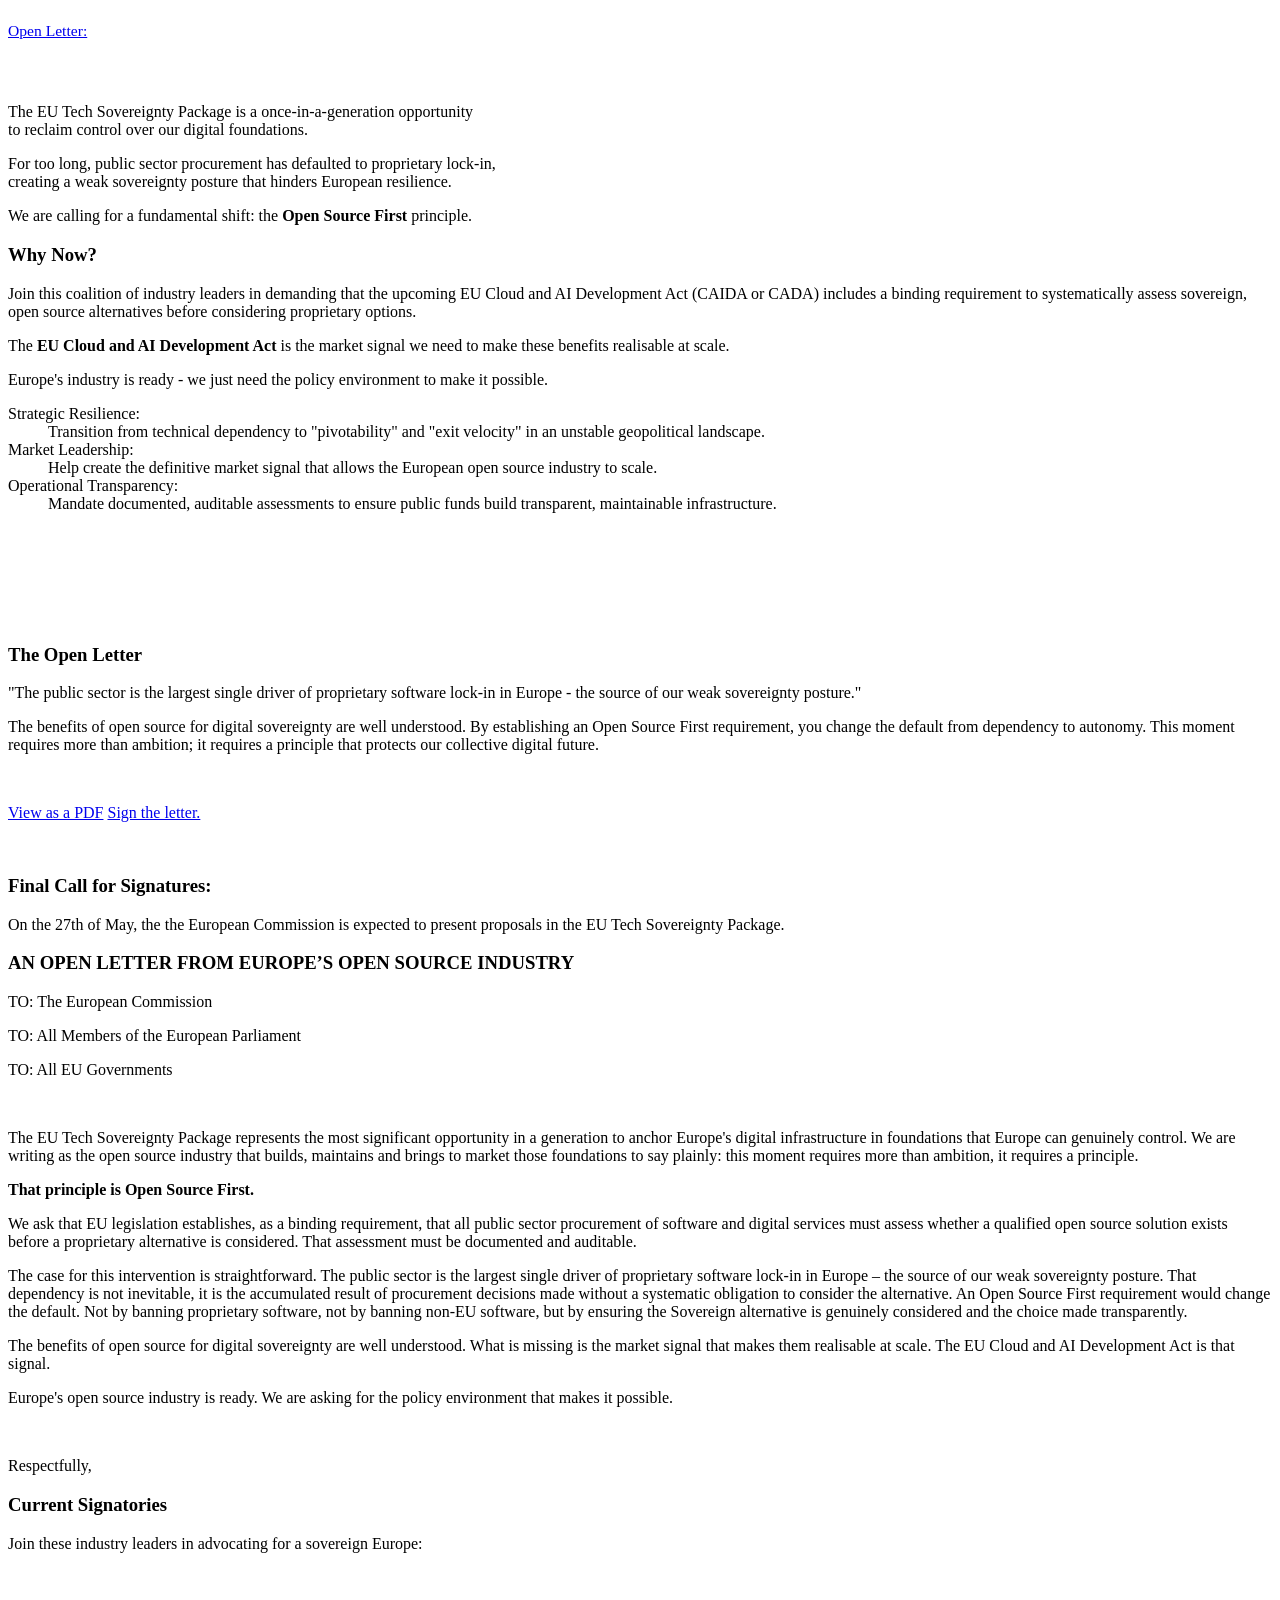
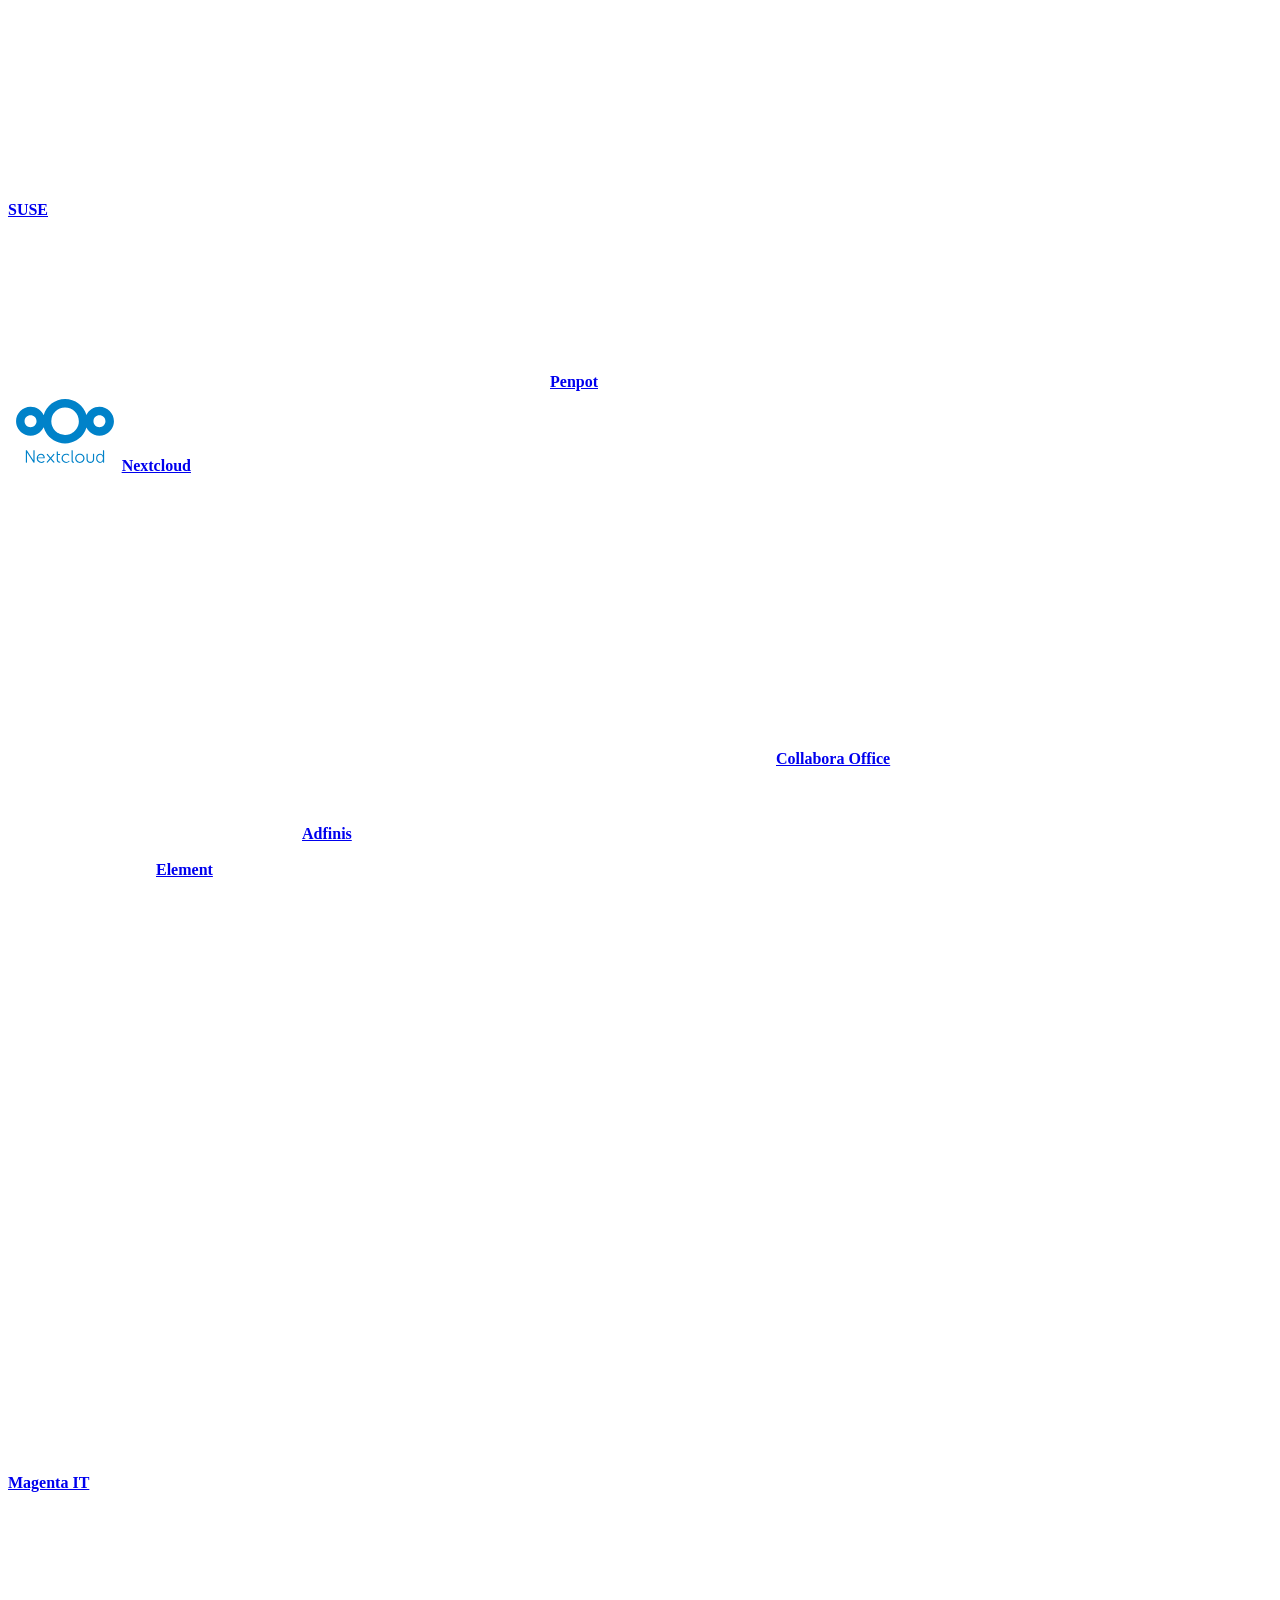
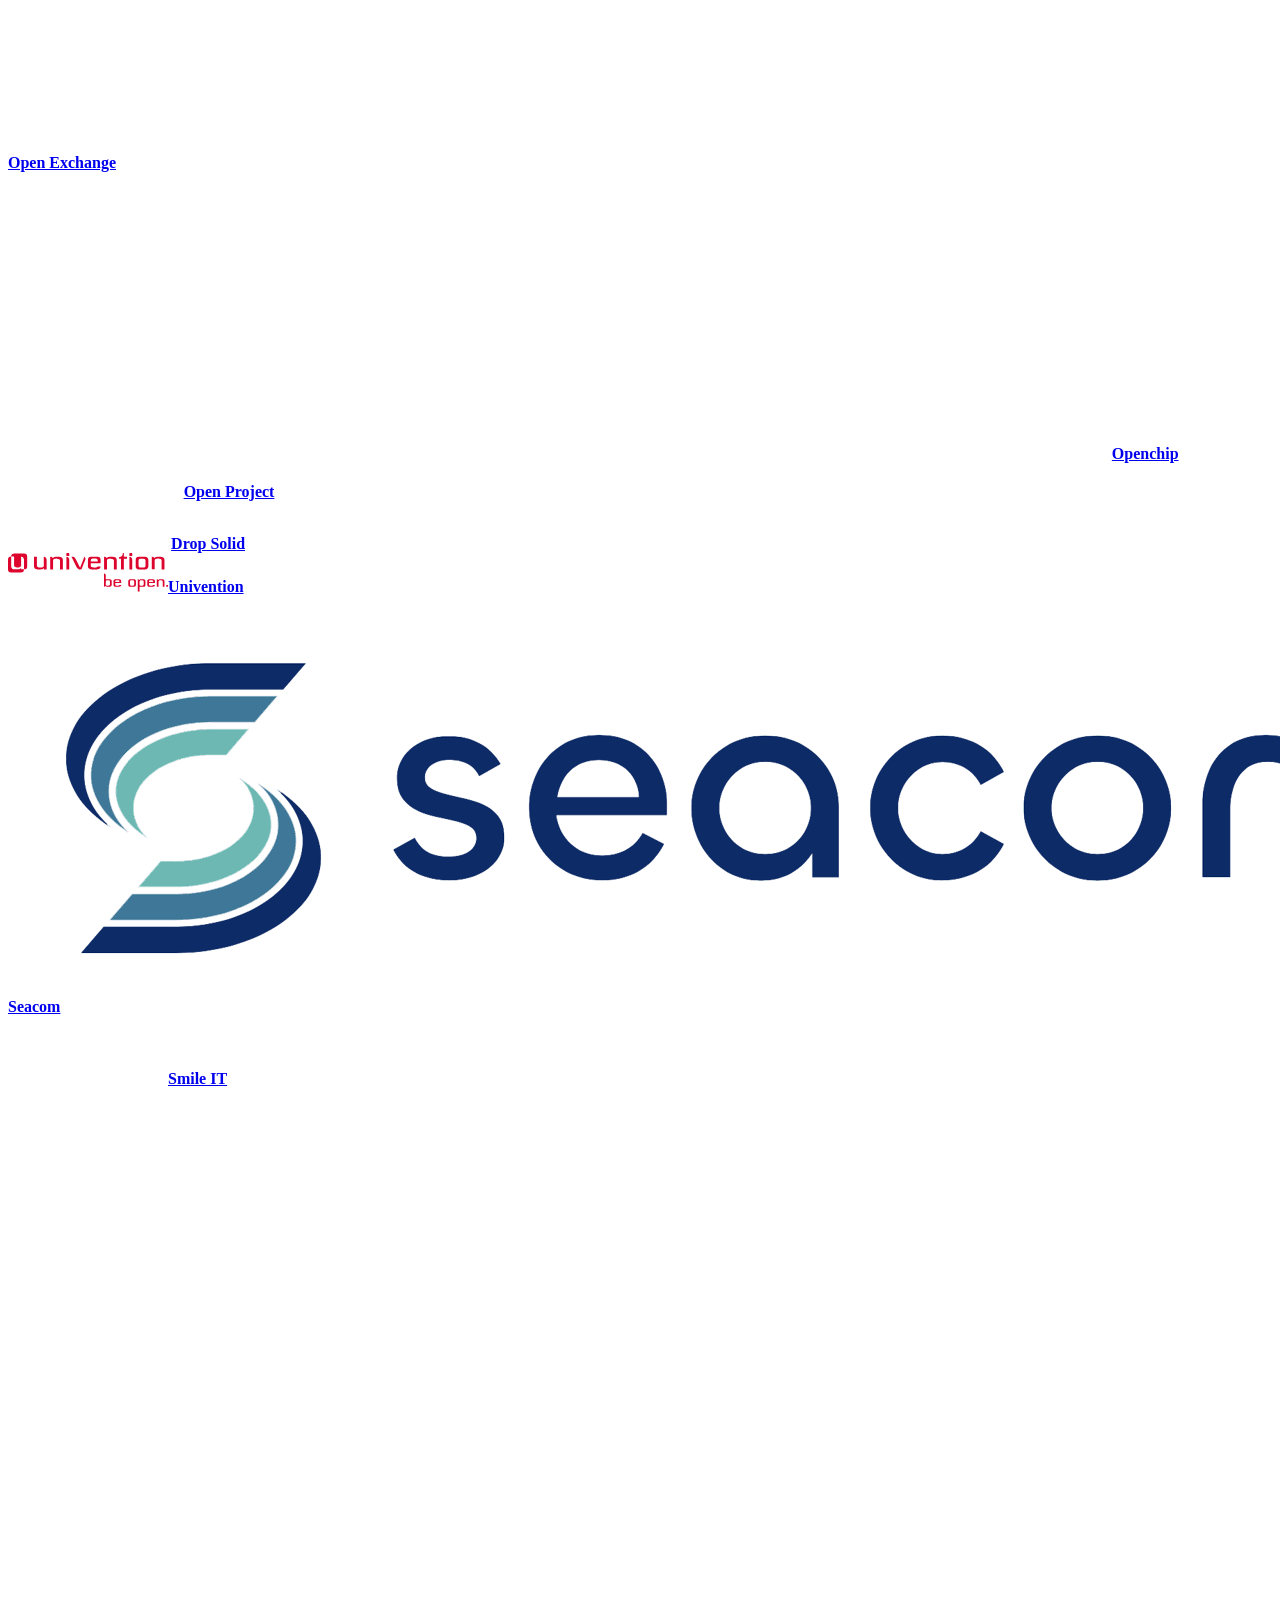
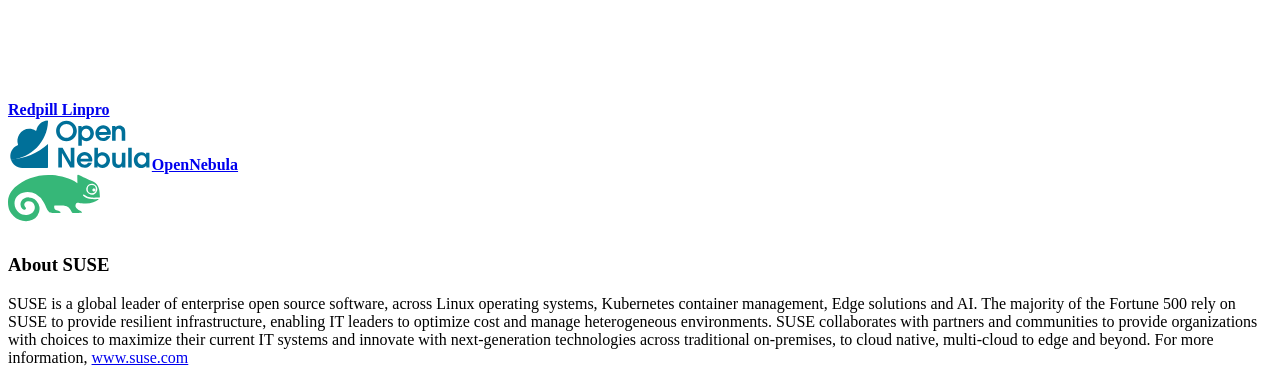
==== commit 094ce105: "Merge branch 'main' of https://github.com/ndftz/open-letter-europe" ====
--- a/index.html
+++ b/index.html
@@ -4,17 +4,16 @@
   <meta charset="utf-8">
   <meta name="viewport" content="width=device-width, initial-scale=1">
   <title>Open Letter - Europe’s Digital Future</title>
-  <link rel="author" href="humans.txt" />
- 
+
   <!-- Font preloads — must come before stylesheets so the browser fetches fonts immediately -->
-  <link rel="preload" href="fonts/SUSE[wght].ttf" as="font" type="font/ttf" crossorigin>
-  <link rel="preload" href="fonts/SUSE-Italic[wght].ttf" as="font" type="font/ttf" crossorigin>
-  <link rel="preload" href="fonts/SUSEMono[wght].ttf" as="font" type="font/ttf" crossorigin>
+  <link rel="preload" href="/eu-tech-sovereignty-letter/fonts/SUSE[wght].ttf" as="font" type="font/ttf" crossorigin>
+  <link rel="preload" href="/eu-tech-sovereignty-letter/fonts/SUSE-Italic[wght].ttf" as="font" type="font/ttf" crossorigin>
+  <link rel="preload" href="/eu-tech-sovereignty-letter/fonts/SUSEMono[wght].ttf" as="font" type="font/ttf" crossorigin>
 
   <!-- suse.com header CSS 'pre-tree-shaken' for content -->
-  <link href="main.css" rel="stylesheet">  <link href="index.css" rel="stylesheet">
-  <link rel="stylesheet" href="js/simplyCountdown.dark.css">
-  <script src="js/simplyCountdown.min.js" defer></script>
+  <link href="/eu-tech-sovereignty-letter/main.css" rel="stylesheet">  <link href="/eu-tech-sovereignty-letter/index.css" rel="stylesheet">
+  <link rel="stylesheet" href="/eu-tech-sovereignty-letter/js/simplyCountdown.dark.css">
+  <script src="/eu-tech-sovereignty-letter/js/simplyCountdown.min.js" defer></script>
 
 
   <meta name="theme-color" content="#279963" />
@@ -31,8 +30,8 @@
   <meta property="og:type" content="article" />
   <meta property="og:description" content="Open Letter - Europe’s Digital Future" />
   <meta property="og:logo" content="SUSE" />
-  <meta name="description" content="Open letter from open source soiftware industry to the European Commission, members of European Government, and EU Parliament." />
-  <link rel="canonical" href="https://www.suse.com/eu-tech-sovereignty-letter" />
+  <meta name="description" content="Open letter from open source software industry to the European Commission, members of European Government, and EU Parliament." />
+  <link rel="canonical" href="https://www.suse.com/eu-tech-sovereignty-letter/" />
   <script type="application/ld+json">
   {
     "@context": "https://schema.org",
@@ -49,7 +48,7 @@
       { "@type": "Thing", "name": "Digital Sovereignty" },
       { "@type": "Thing", "name": "EU Policy" },
       { "@type": "Thing", "name": "Open Source Legislation" },
-      { "@type": "Thing", "name": "European Comission" }
+      { "@type": "Thing", "name": "European Commission" }
     ],
     "audience": {
       "@type": "Audience",
@@ -57,6 +56,7 @@
     }
   }
   </script>
+
 
   <!-- OneTrust -->
   <script src="https://cdn.cookielaw.org/scripttemplates/otSDKStub.js" type="text/javascript" charset="UTF-8" data-domain-script="91a6ec73-a3cb-4b22-bd3f-e5a060e77d29"></script>
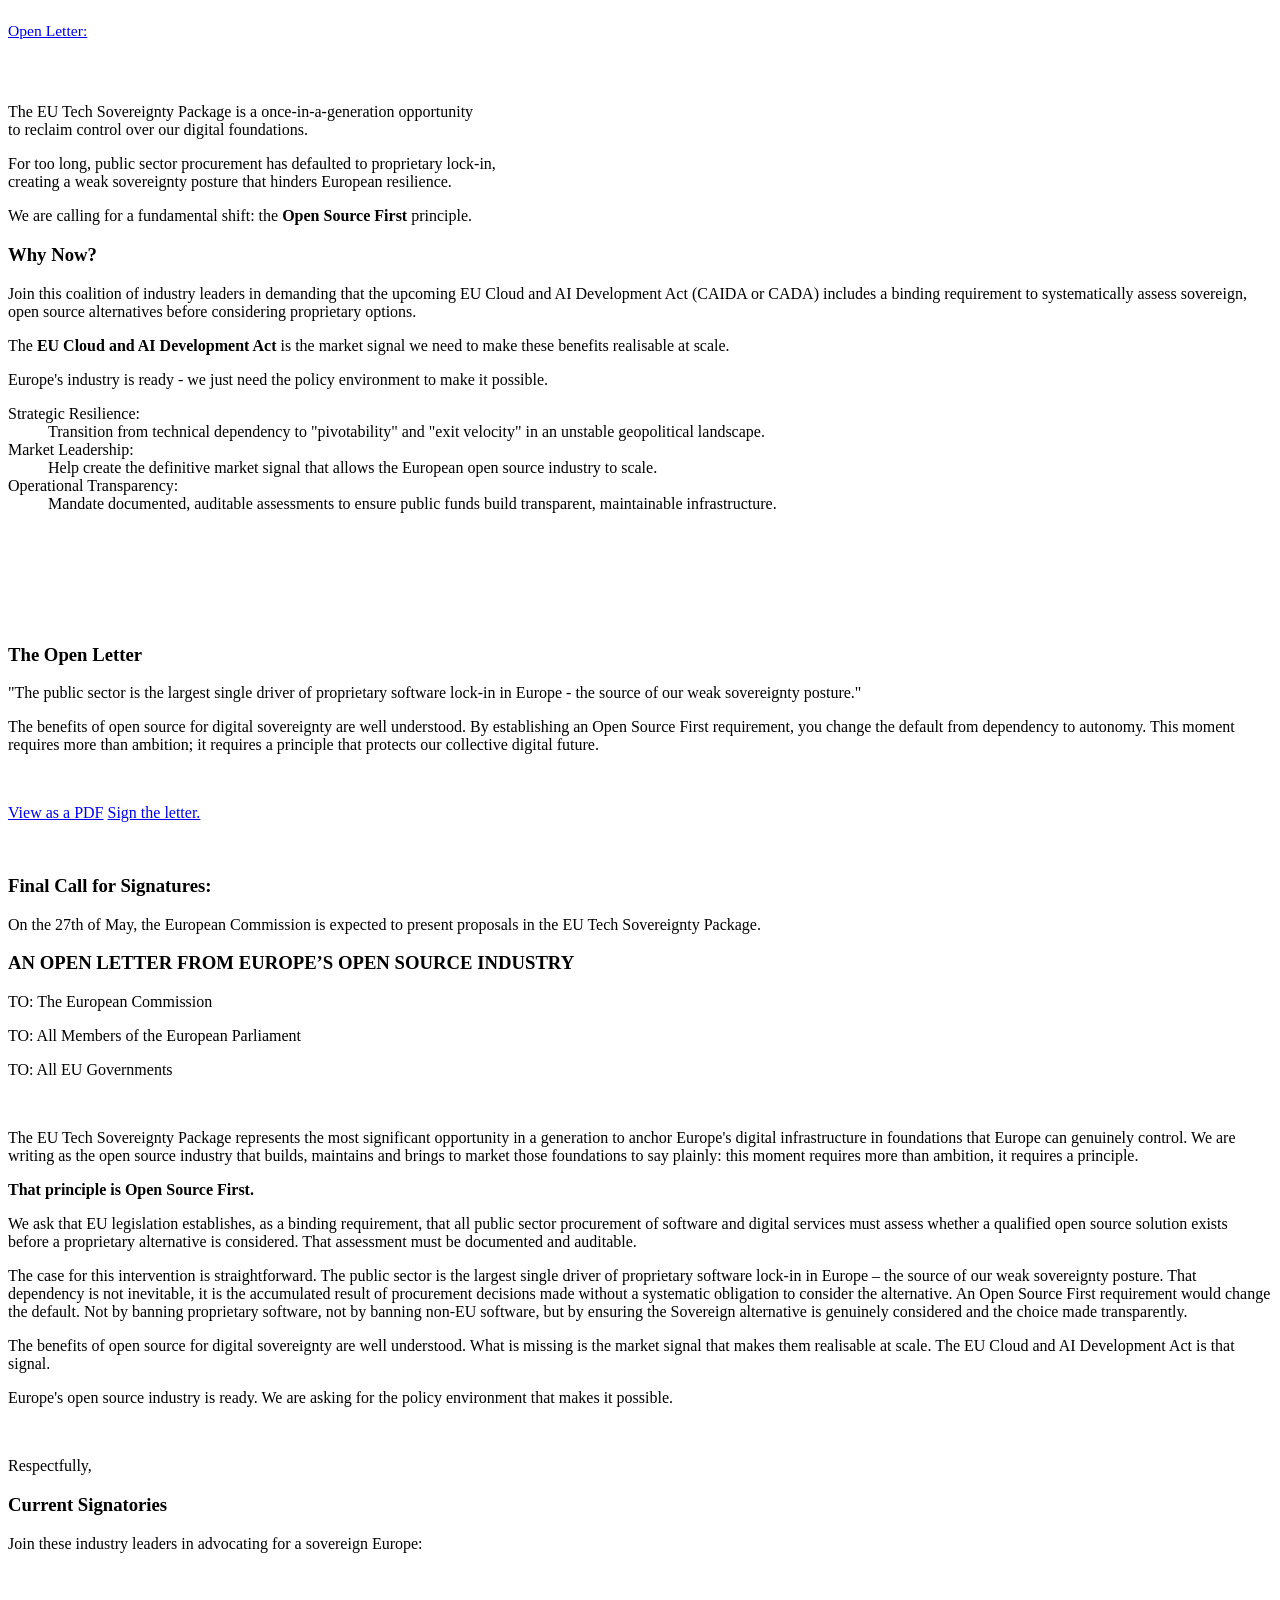
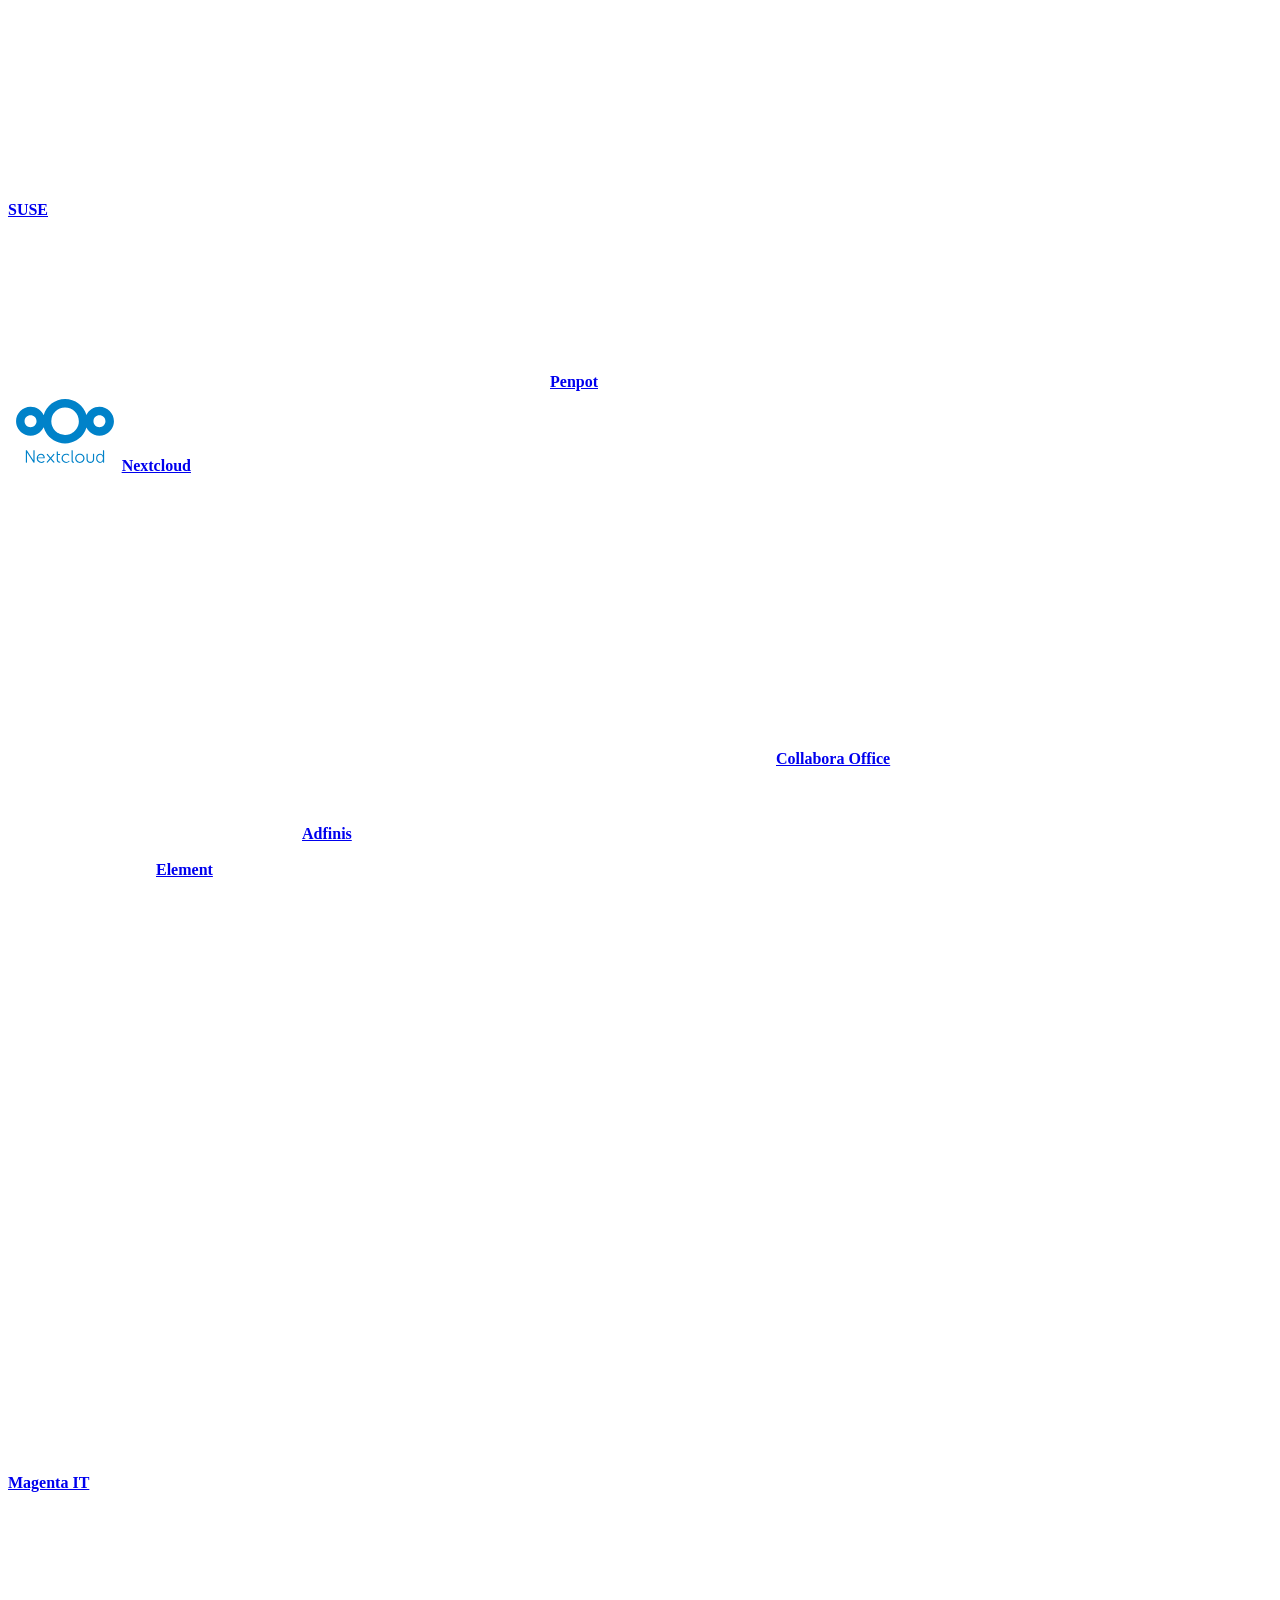
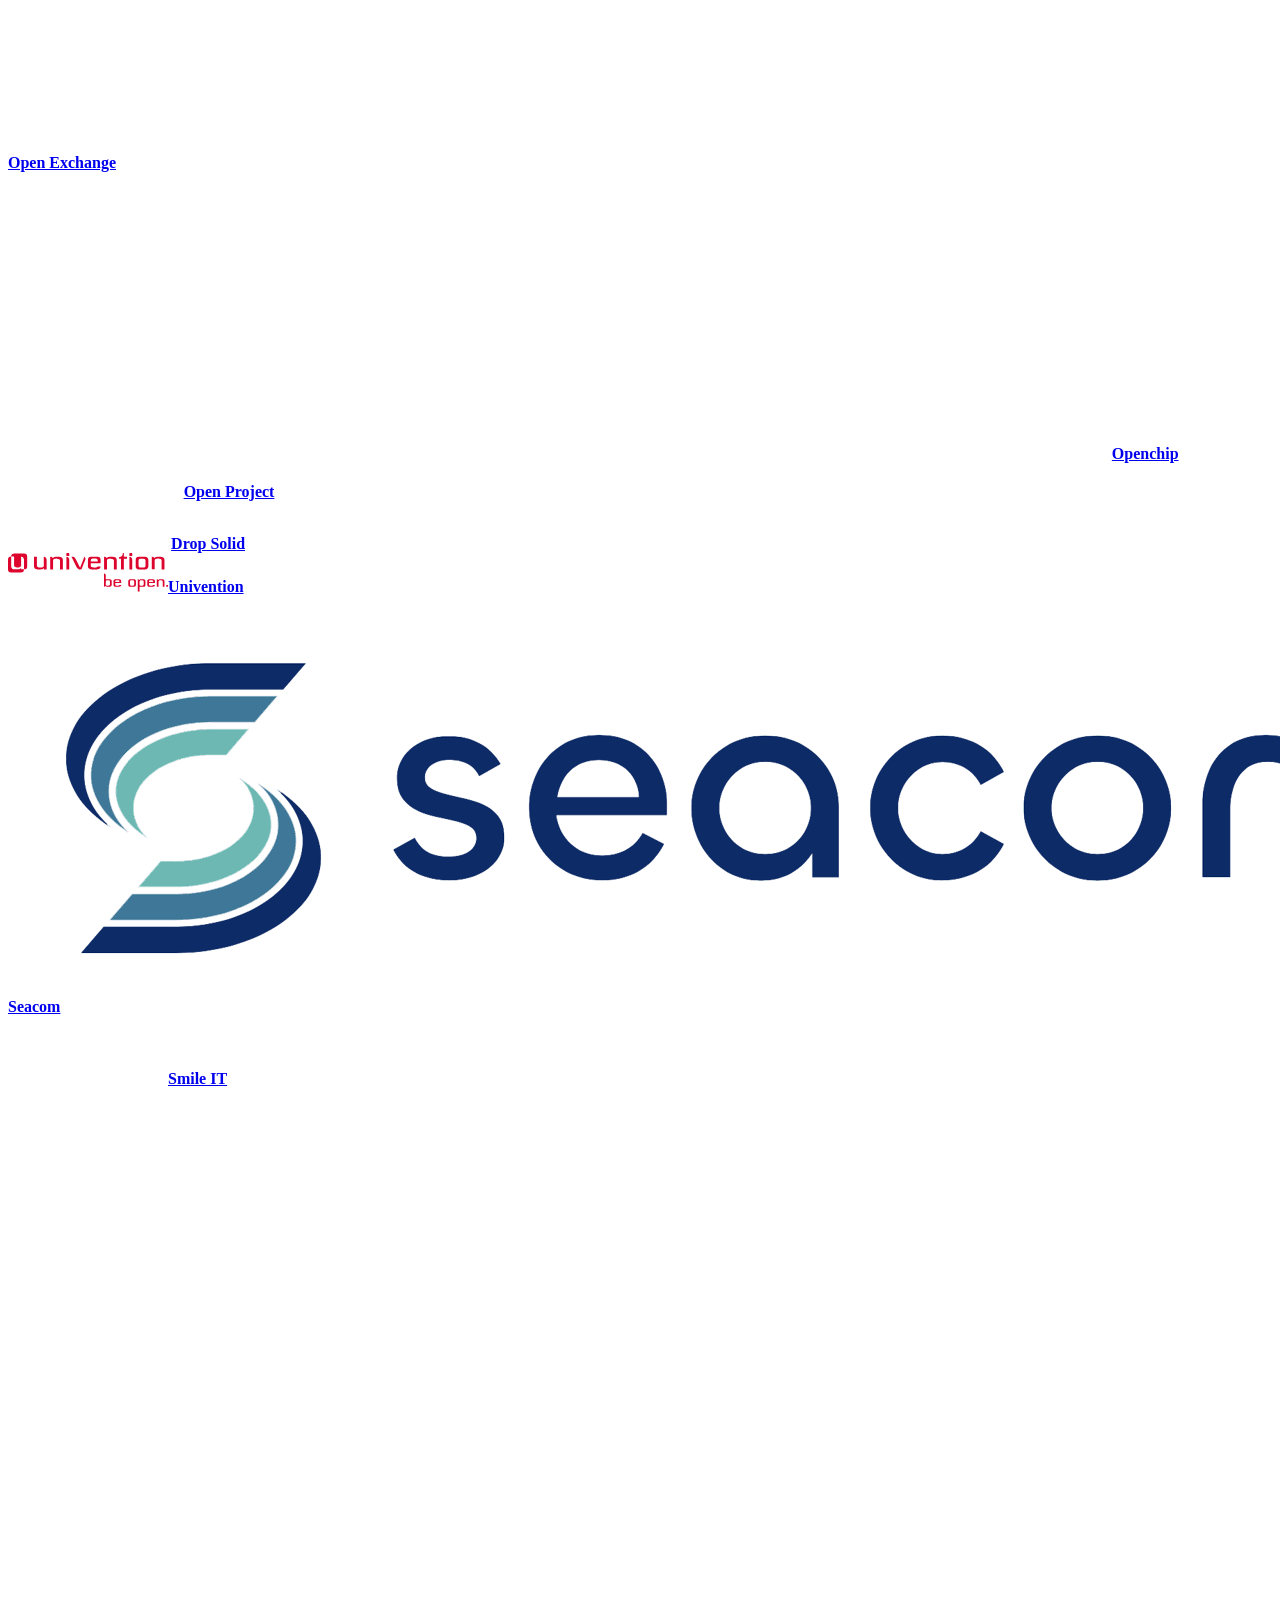
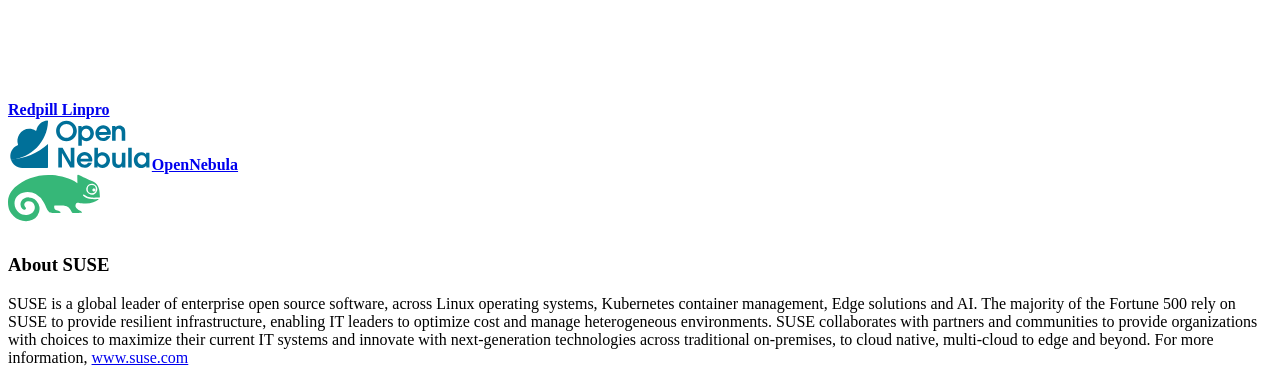
==== commit ca43346d: "fixed" ====
--- a/index.html
+++ b/index.html
@@ -140,7 +140,7 @@
 <a class="bigcta" href="mailto:astor@suse.com?subject=Sign%20Open%20Letter%20TechSov&body=Hi %20Astor,%20We%20would%20like%20to%20sign%20the%20open%20letter." >Sign the letter.</a>
 </p><br>
 <h3 style="color:var(--color-jungle-6)">Final Call for Signatures:</h3>
-<p>On the 27th of May,  the the European Commission is expected to present proposals in the EU Tech Sovereignty Package. </p>
+<p>On the 27th of May,  the European Commission is expected to present proposals in the EU Tech Sovereignty Package. </p>
 <div id="countdown" class="simply-countdown-dark"></div>
 </div>
 
@@ -203,7 +203,7 @@
  <div class="signatory"> <a href="https://www.collaboraonline.com/collabora-office/" target="_blank"><img src="img/signatories/signed-collabora.png" /><b>Collabora Office</b></a></div>
  <div class="signatory"> <a href="https://www.adfinis.com/" target="_blank"><img src="img/signatories/signed-adfinis.svg" /><b>Adfinis</b></a></div>
  <div class="signatory"> <a href="https://element.io" target="_blank"><img src="img/signatories/signed-element.svg" /><b>Element</b></a></div>
- <div class="signatory"> <a href="https://www.magenta.dk/ target="_blank"><img src="img/signatories/signed-magenta.svg" /><b>Magenta IT</b></a></div>
+ <div class="signatory"> <a href="https://www.magenta.dk/" target="_blank"><img src="img/signatories/signed-magenta.svg" /><b>Magenta IT</b></a></div>
  <div class="signatory"> <a href="https://www.open-xchange.com/" target="_blank"><img src="img/signatories/signed-open-exchange.svg" /><b>Open Exchange</b></a></div>
  <div class="signatory"> <a href="https://www.openchip.com/" target="_blank"><img src="img/signatories/signed-openchip.svg" /><b>Openchip</b></a></div>
  <div class="signatory"> <a href="https://www.openproject.org" target="_blank"><img src="img/signatories/signed-openproject.svg" /><b>Open Project</b></a></div>
